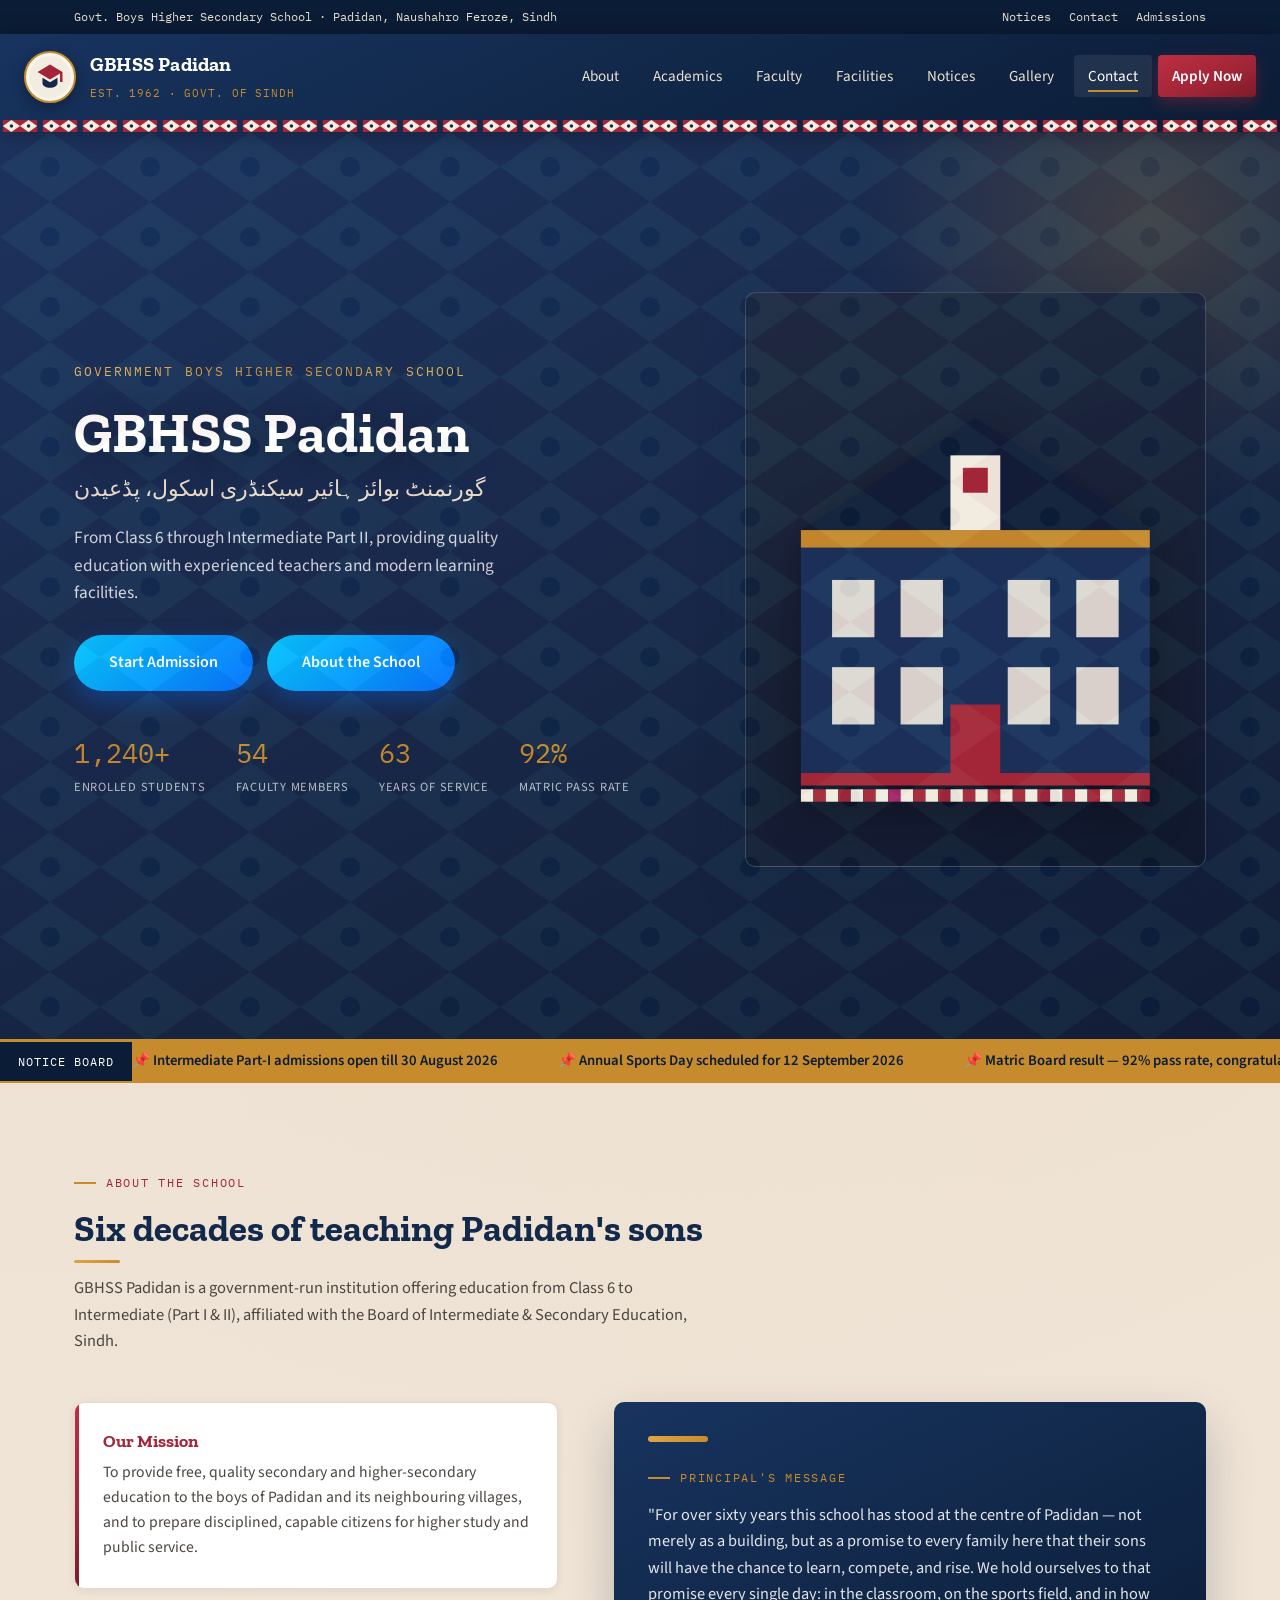
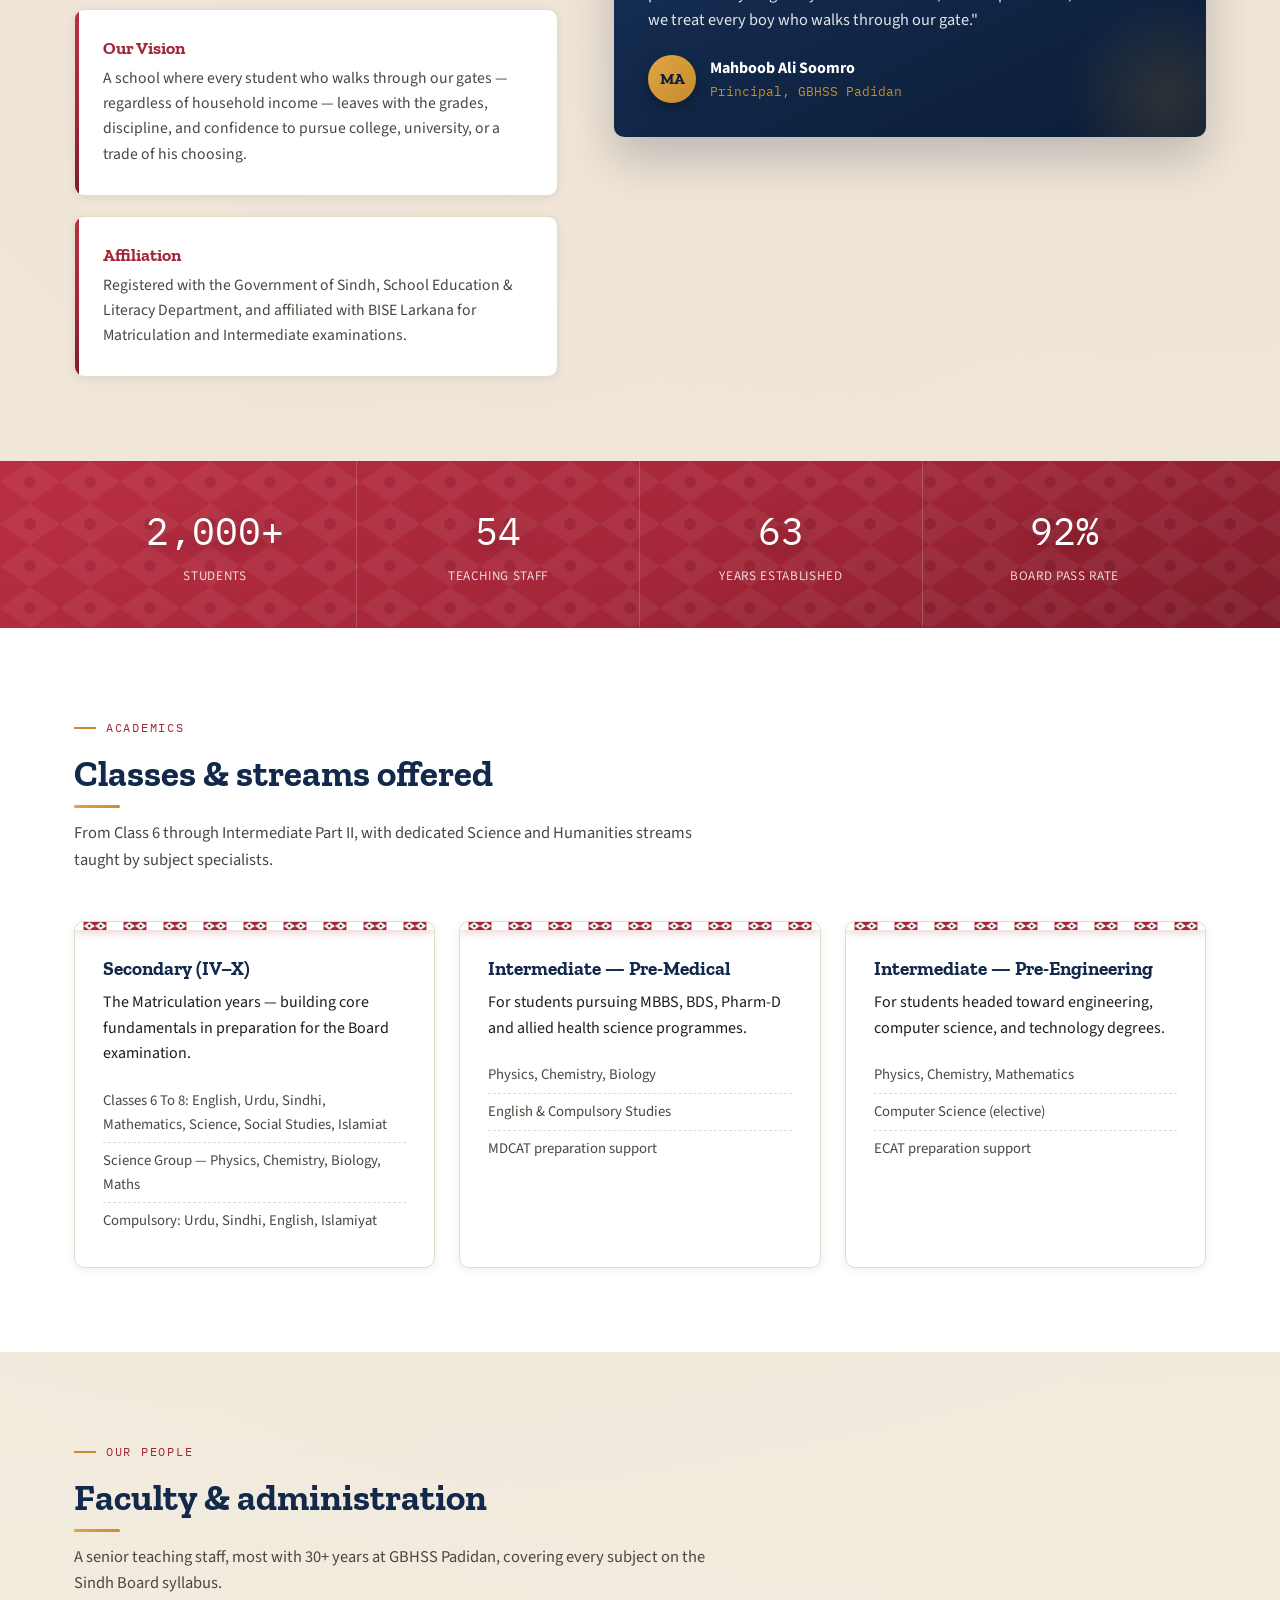
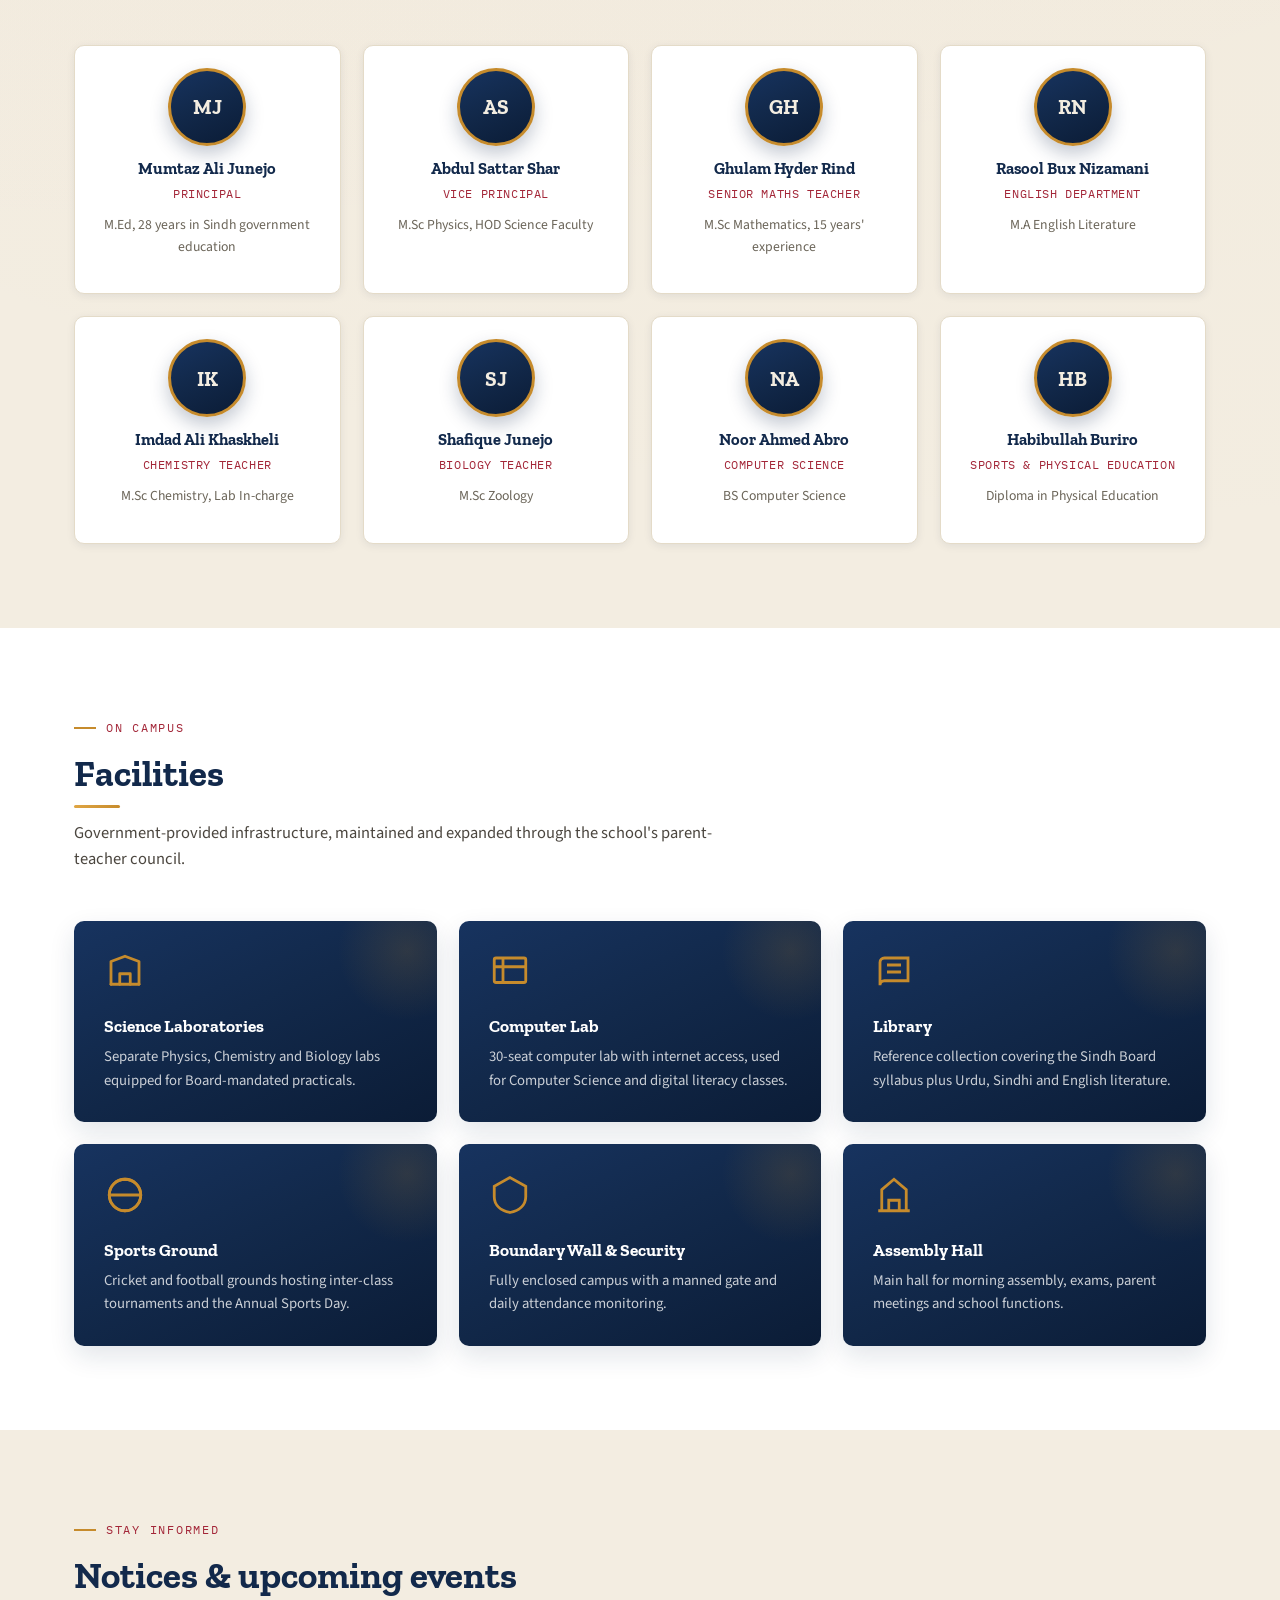
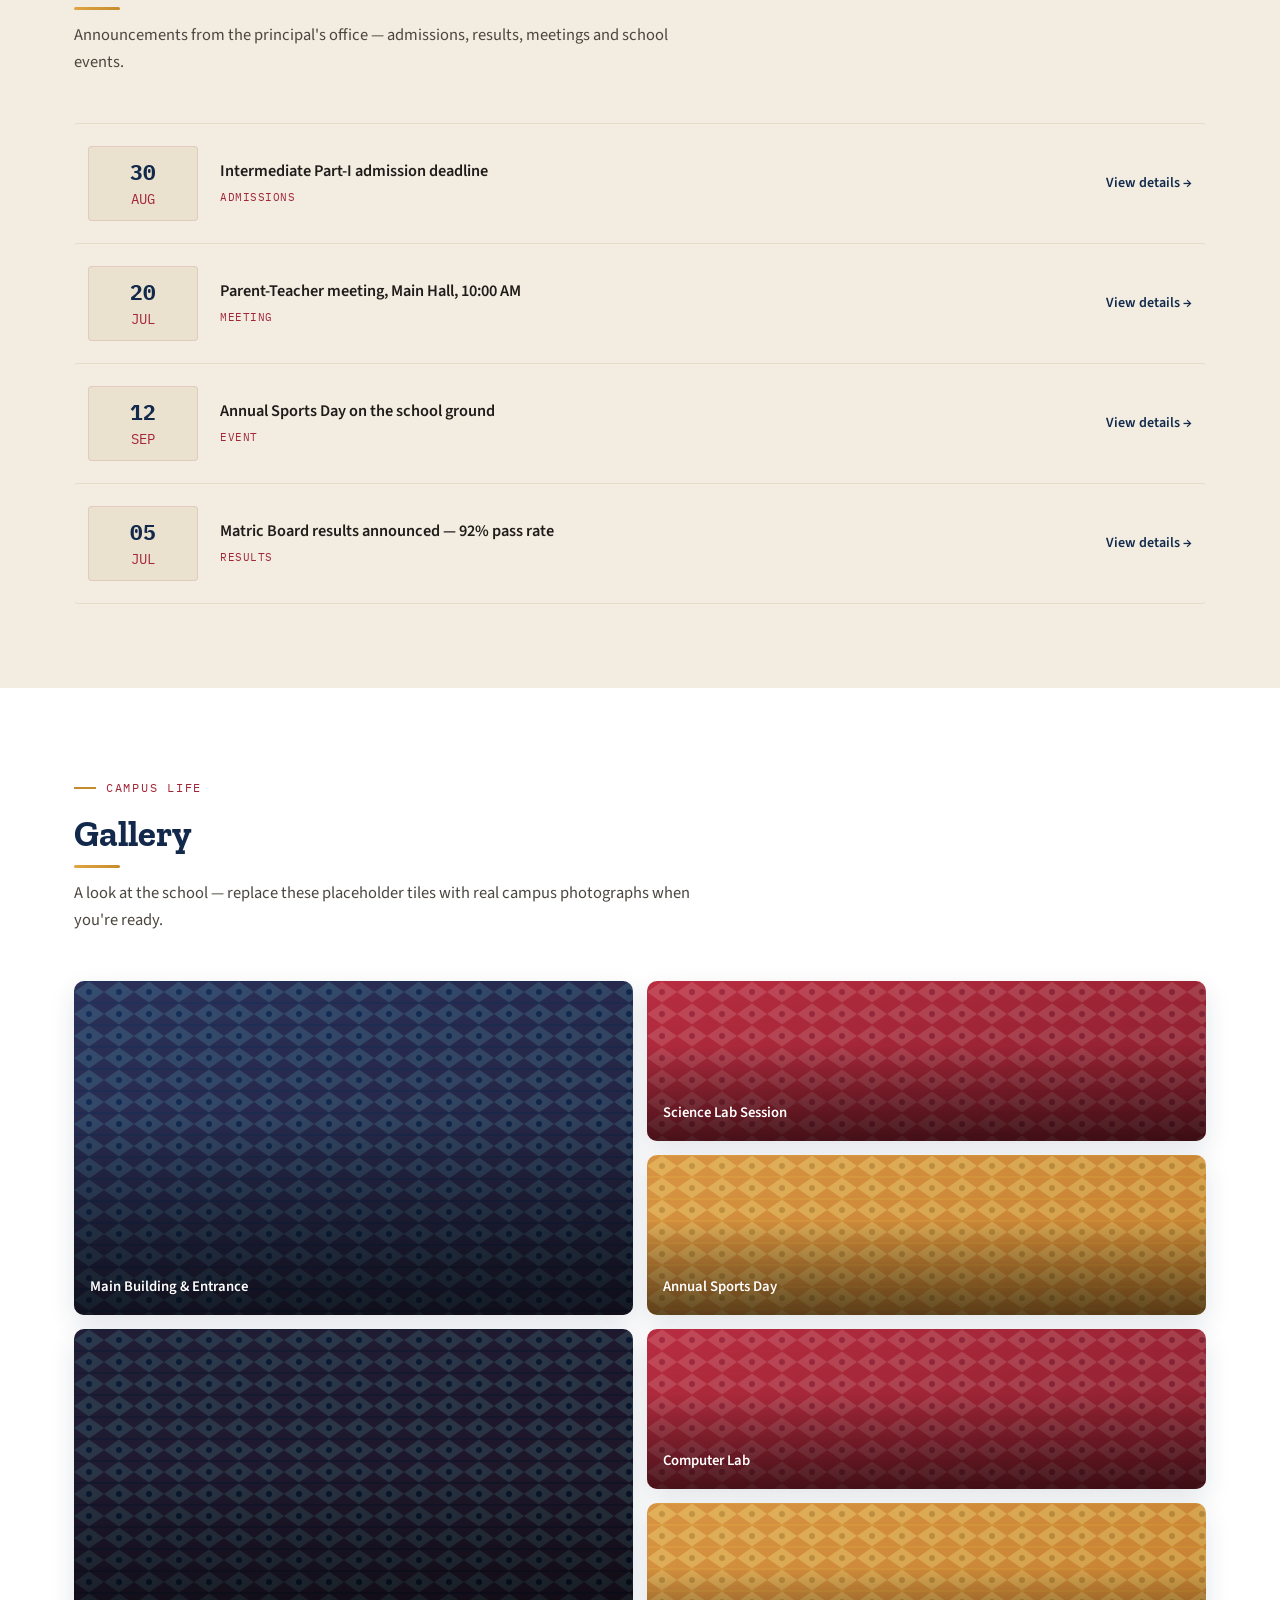
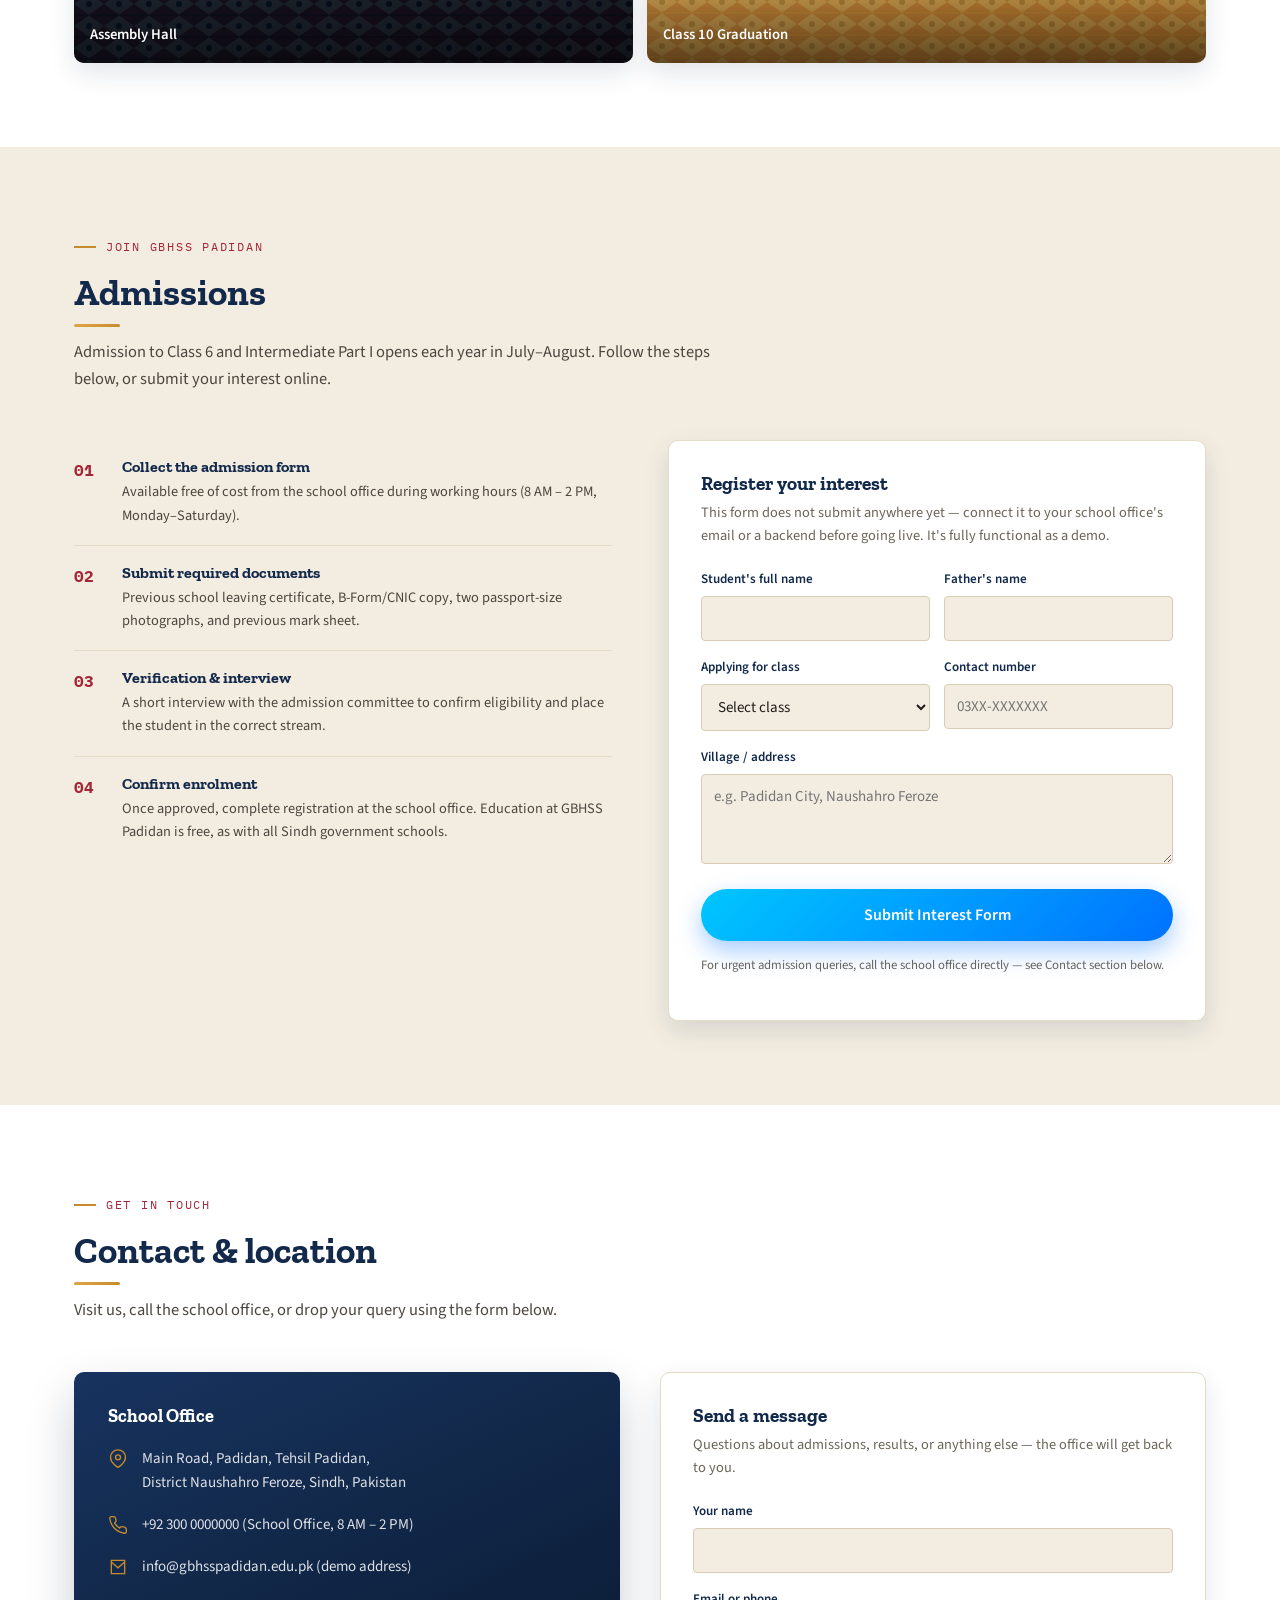
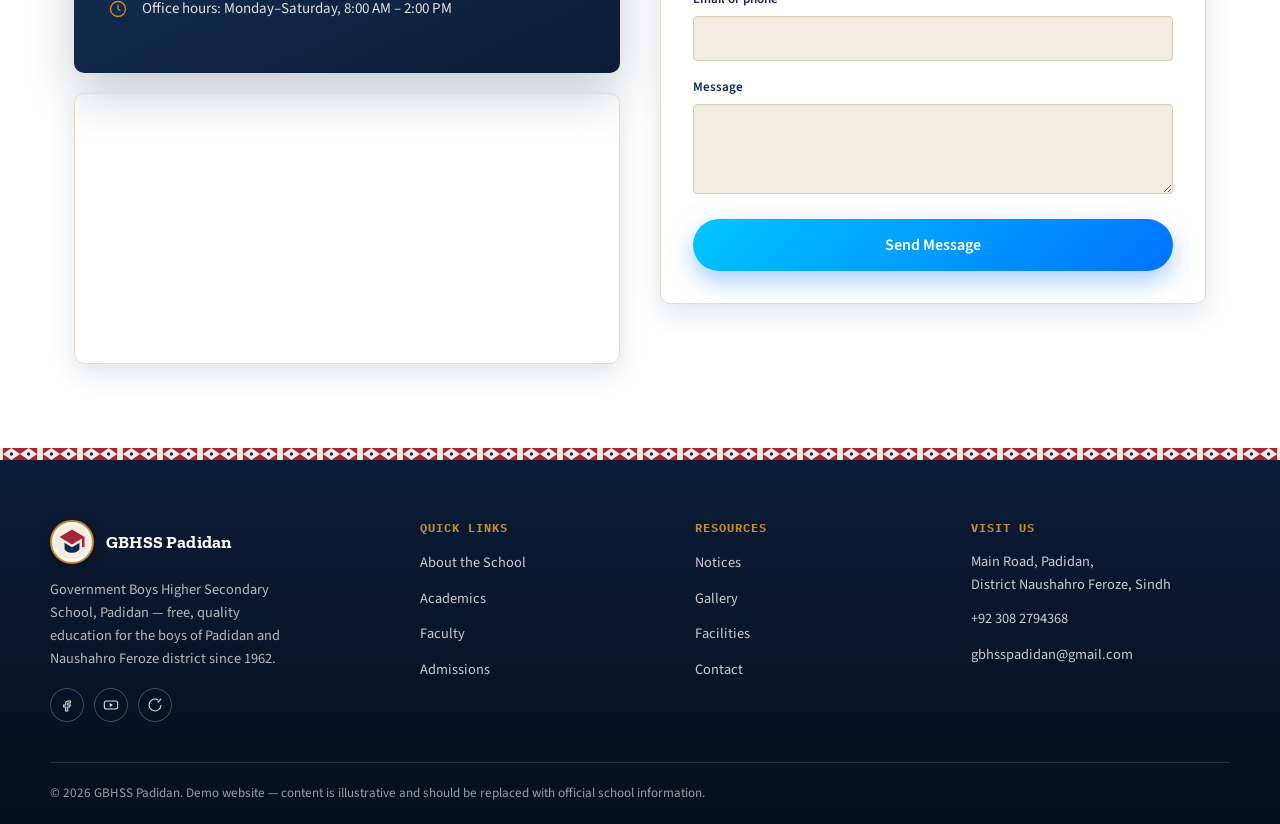
==== index.html @ 0c58445f "Add files via upload" ====
<!DOCTYPE html>
<html lang="en">
<head>
<meta charset="UTF-8">
<meta name="viewport" content="width=device-width, initial-scale=1.0">
<title>GBHSS Padidan — Government Boys Higher Secondary School</title>
<meta name="description" content="Official website of Government Boys Higher Secondary School (GBHSS) Padidan, District Naushahro Feroze, Sindh — admissions, academics, faculty and notices.">
<link rel="preconnect" href="https://fonts.googleapis.com">
<link href="https://fonts.googleapis.com/css2?family=Zilla+Slab:wght@400;500;600;700&family=Source+Sans+3:wght@400;500;600;700&family=IBM+Plex+Mono:wght@400;500;600&display=swap" rel="stylesheet">
<link rel="stylesheet" href="style.css">
</head>
<body>

<a class="skip-link" href="#main">Skip to content</a>

<!-- ============================= TOP BAR ============================= -->
<div class="topbar">
  <div class="container">
    <div class="topbar-msg">Govt. Boys Higher Secondary School · Padidan, Naushahro Feroze, Sindh</div>
    <div class="topbar-links">
      <a href="#notices">Notices</a>
      <a href="#contact">Contact</a>
      <a href="#admissions">Admissions</a>
    </div>
  </div>
</div>

<!-- ============================= HEADER =============================== -->
<header class="site-header">
  <div class="nav-row">
    <a class="brand" href="#top">
      <span class="brand-mark" aria-hidden="true">
        <svg viewBox="0 0 24 24" fill="none" xmlns="http://www.w3.org/2000/svg">
          <path d="M12 2L2 8l10 6 8-4.8V16h2V8L12 2z" fill="#A32638"/>
          <path d="M6 12.5V17c0 2 2.7 3.6 6 3.6s6-1.6 6-3.6v-4.5l-6 3.6-6-3.6z" fill="#12294B"/>
        </svg>
      </span>
      <span class="brand-text">
        <span class="brand-name">GBHSS Padidan</span><br>
        <span class="brand-sub">Est. 1962 · Govt. of Sindh</span>
      </span>
    </a>
    <button class="nav-toggle" id="navToggle" aria-label="Toggle navigation" aria-expanded="false" aria-controls="mainNav">
      <span></span>
    </button>
    <nav class="main-nav" id="mainNav">
      <ul>
        <li><a href="#about">About</a></li>
        <li><a href="#academics">Academics</a></li>
        <li><a href="#faculty">Faculty</a></li>
        <li><a href="#facilities">Facilities</a></li>
        <li><a href="#notices">Notices</a></li>
        <li><a href="#gallery">Gallery</a></li>
        <li><a href="#contact">Contact</a></li>
        <li><a class="nav-cta" href="#admissions">Apply Now</a></li>
      </ul>
    </nav>
  </div>
  <div class="ajrak-strip" aria-hidden="true"></div>
</header>

<main id="main">

<!-- ============================= HERO ================================= -->
<section class="hero" id="top">
  <div class="container hero-inner">
    <div class="hero-copy reveal">
      <div class="hero-eyebrow">Government Boys Higher Secondary School</div>
      <h1>GBHSS Padidan</h1>
      <div class="urdu-name">گورنمنٹ بوائز ہائیر سیکنڈری اسکول، پڈعیدن</div>
      <p class="lede"> From Class 6 through Intermediate Part II, providing quality education with experienced teachers and modern learning facilities.</p>
      <div class="hero-actions">
        <a class="btn btn-primary" href="#admissions">Start Admission</a>
        <a class="btn btn-ghost" href="#about">About the School</a>
      </div>
      <div class="hero-facts">
        <div class="hero-fact"><span class="num">1,240+</span><span class="label">Enrolled Students</span></div>
        <div class="hero-fact"><span class="num">54</span><span class="label">Faculty Members</span></div>
        <div class="hero-fact"><span class="num">63</span><span class="label">Years of Service</span></div>
        <div class="hero-fact"><span class="num">92%</span><span class="label">Matric Pass Rate</span></div>
      </div>
    </div>
    <div class="hero-visual reveal" aria-hidden="true">
      <svg viewBox="0 0 320 380" xmlns="http://www.w3.org/2000/svg">
        <rect x="20" y="150" width="280" height="200" fill="#16305A"/>
        <rect x="20" y="150" width="280" height="14" fill="#C68B2C"/>
        <polygon points="160,60 300,150 20,150" fill="#0B1C36"/>
        <rect x="140" y="90" width="40" height="60" fill="#F3EDE1"/>
        <rect x="150" y="100" width="20" height="20" fill="#A32638"/>
        <g fill="#F3EDE1" opacity="0.9">
          <rect x="45" y="190" width="34" height="46"/>
          <rect x="100" y="190" width="34" height="46"/>
          <rect x="186" y="190" width="34" height="46"/>
          <rect x="241" y="190" width="34" height="46"/>
          <rect x="45" y="260" width="34" height="46"/>
          <rect x="100" y="260" width="34" height="46"/>
          <rect x="186" y="260" width="34" height="46"/>
          <rect x="241" y="260" width="34" height="46"/>
        </g>
        <rect x="140" y="290" width="40" height="60" fill="#A32638"/>
        <rect x="20" y="345" width="280" height="10" fill="#A32638"/>
        <g transform="translate(20,358)">
          <rect width="10" height="10" fill="#F3EDE1"/><rect x="10" width="10" height="10" fill="#A32638"/>
          <rect x="20" width="10" height="10" fill="#F3EDE1"/><rect x="30" width="10" height="10" fill="#A32638"/>
          <rect x="40" width="10" height="10" fill="#F3EDE1"/><rect x="50" width="10" height="10" fill="#A32638"/>
          <rect x="60" width="10" height="10" fill="#F3EDE1"/><rect x="70" width="10" height="10" fill="#A32568"/>
          <rect x="80" width="10" height="10" fill="#F3EDE1"/><rect x="90" width="10" height="10" fill="#A32638"/>
          <rect x="100" width="10" height="10" fill="#F3EDE1"/><rect x="110" width="10" height="10" fill="#A32638"/>
          <rect x="120" width="10" height="10" fill="#F3EDE1"/><rect x="130" width="10" height="10" fill="#A32638"/>
          <rect x="140" width="10" height="10" fill="#F3EDE1"/><rect x="150" width="10" height="10" fill="#A32638"/>
          <rect x="160" width="10" height="10" fill="#F3EDE1"/><rect x="170" width="10" height="10" fill="#A32638"/>
          <rect x="180" width="10" height="10" fill="#F3EDE1"/><rect x="190" width="10" height="10" fill="#A32638"/>
          <rect x="200" width="10" height="10" fill="#F3EDE1"/><rect x="210" width="10" height="10" fill="#A32638"/>
          <rect x="220" width="10" height="10" fill="#F3EDE1"/><rect x="230" width="10" height="10" fill="#A32638"/>
          <rect x="240" width="10" height="10" fill="#F3EDE1"/><rect x="250" width="10" height="10" fill="#A32638"/>
          <rect x="260" width="10" height="10" fill="#F3EDE1"/><rect x="270" width="10" height="10" fill="#A32638"/>
        </g>
      </svg>
    </div>
  </div>
</section>

<!-- ============================= TICKER ================================ -->
<div class="ticker-bar" role="marquee" aria-label="Latest notices">
  <span class="ticker-label">Notice Board</span>
  <div class="ticker-track" id="tickerTrack">
    <span>📌 Intermediate Part-I admissions open till 30 August 2026</span>
    <span>📌 Annual Sports Day scheduled for 12 September 2026</span>
    <span>📌 Matric Board result — 92% pass rate, congratulations to Class of 2026</span>
    <span>📌 Parent-Teacher meeting on 20 July 2026, 10 AM, Main Hall</span>
    <span>📌 Intermediate Part-I admissions open till 30 August 2026</span>
    <span>📌 Annual Sports Day scheduled for 12 September 2026</span>
    <span>📌 Matric Board result — 92% pass rate, congratulations to Class of 2026</span>
    <span>📌 Parent-Teacher meeting on 20 July 2026, 10 AM, Main Hall</span>
  </div>
</div>

<!-- ============================= ABOUT ================================= -->
<section id="about">
  <div class="container">
    <div class="section-head reveal">
      <div class="eyebrow">About the school</div>
      <h2>Six decades of teaching Padidan's sons</h2>
      <p>GBHSS Padidan is a government-run institution offering education from Class 6 to Intermediate (Part I &amp; II), affiliated with the Board of Intermediate &amp; Secondary Education, Sindh.</p>
    </div>
    <div class="about-grid">
      <div class="reveal">
        <div class="about-card">
          <h3>Our Mission</h3>
          <p>To provide free, quality secondary and higher-secondary education to the boys of Padidan and its neighbouring villages, and to prepare disciplined, capable citizens for higher study and public service.</p>
        </div>
        <div class="about-card">
          <h3>Our Vision</h3>
          <p>A school where every student who walks through our gates — regardless of household income — leaves with the grades, discipline, and confidence to pursue college, university, or a trade of his choosing.</p>
        </div>
        <div class="about-card">
          <h3>Affiliation</h3>
          <p>Registered with the Government of Sindh, School Education &amp; Literacy Department, and affiliated with BISE Larkana for Matriculation and Intermediate examinations.</p>
        </div>
      </div>
      <div class="reveal">
        <div class="principal-note">
          <div class="eyebrow" style="color:#C68B2C">Principal's Message</div>
          <p>"For over sixty years this school has stood at the centre of Padidan — not merely as a building, but as a promise to every family here that their sons will have the chance to learn, compete, and rise. We hold ourselves to that promise every single day: in the classroom, on the sports field, and in how we treat every boy who walks through our gate."</p>
          <div class="principal-sig">
            <div class="avatar">MA</div>
            <div>
              <div class="name">Mahboob Ali Soomro</div>
              <div class="role">Principal, GBHSS Padidan</div>
            </div>
          </div>
        </div>
      </div>
    </div>
  </div>
</section>

<!-- ============================= STATS ================================= -->
<div class="stats-band reveal">
  <div class="container">
    <div class="stats-grid">
      <div class="stat-item"><span class="num">2,000+</span><span class="label">Students</span></div>
      <div class="stat-item"><span class="num">54</span><span class="label">Teaching Staff</span></div>
      <div class="stat-item"><span class="num">63</span><span class="label">Years Established</span></div>
      <div class="stat-item"><span class="num">92%</span><span class="label">Board Pass Rate</span></div>
    </div>
  </div>
</div>

<!-- ============================= ACADEMICS ============================= -->
<section id="academics" class="section-alt">
  <div class="container">
    <div class="section-head reveal">
      <div class="eyebrow">Academics</div>
      <h2>Classes &amp; streams offered</h2>
      <p>From Class 6 through Intermediate Part II, with dedicated Science and Humanities streams taught by subject specialists.</p>
    </div>
    <div class="stream-grid">
      <div class="stream-card reveal">
        <div class="stream-top"></div>
        <div class="stream-body">
          <h3>Secondary (IV–X)</h3>
          <p>The Matriculation years — building core fundamentals in preparation for the Board examination.</p>
          <ul>
            <li>Classes 6 To 8: English, Urdu, Sindhi, Mathematics, Science, Social Studies, Islamiat</li>
            <li>Science Group — Physics, Chemistry, Biology, Maths</li>
            <li>Compulsory: Urdu, Sindhi, English, Islamiyat</li>
          </ul>
        </div>
      </div>
      <div class="stream-card reveal">
        <div class="stream-top"></div>
        <div class="stream-body">
          <h3>Intermediate — Pre-Medical</h3>
          <p>For students pursuing MBBS, BDS, Pharm-D and allied health science programmes.</p>
          <ul>
            <li>Physics, Chemistry, Biology</li>
            <li>English &amp; Compulsory Studies</li>
            <li>MDCAT preparation support</li>
          </ul>
        </div>
      </div>
      <div class="stream-card reveal">
        <div class="stream-top"></div>
        <div class="stream-body">
          <h3>Intermediate — Pre-Engineering</h3>
          <p>For students headed toward engineering, computer science, and technology degrees.</p>
          <ul>
            <li>Physics, Chemistry, Mathematics</li>
            <li>Computer Science (elective)</li>
            <li>ECAT preparation support</li>
          </ul>
        </div>
      </div>
    </div>
  </div>
</section>

<!-- ============================= FACULTY ================================ -->
<section id="faculty">
  <div class="container">
    <div class="section-head reveal">
      <div class="eyebrow">Our people</div>
      <h2>Faculty &amp; administration</h2>
      <p>A senior teaching staff, most with 30+ years at GBHSS Padidan, covering every subject on the Sindh Board syllabus.</p>
    </div>
    <div class="faculty-grid">
      <div class="faculty-card reveal">
        <div class="faculty-photo">MJ</div>
        <h4>Mumtaz Ali Junejo</h4>
        <div class="role">Principal</div>
        <p class="bio">M.Ed, 28 years in Sindh government education</p>
      </div>
      <div class="faculty-card reveal">
        <div class="faculty-photo">AS</div>
        <h4>Abdul Sattar Shar</h4>
        <div class="role">Vice Principal</div>
        <p class="bio">M.Sc Physics, HOD Science Faculty</p>
      </div>
      <div class="faculty-card reveal">
        <div class="faculty-photo">GH</div>
        <h4>Ghulam Hyder Rind</h4>
        <div class="role">Senior Maths Teacher</div>
        <p class="bio">M.Sc Mathematics, 15 years' experience</p>
      </div>
      <div class="faculty-card reveal">
        <div class="faculty-photo">RN</div>
        <h4>Rasool Bux Nizamani</h4>
        <div class="role">English Department</div>
        <p class="bio">M.A English Literature</p>
      </div>
      <div class="faculty-card reveal">
        <div class="faculty-photo">IK</div>
        <h4>Imdad Ali Khaskheli</h4>
        <div class="role">Chemistry Teacher</div>
        <p class="bio">M.Sc Chemistry, Lab In-charge</p>
      </div>
      <div class="faculty-card reveal">
        <div class="faculty-photo">SJ</div>
        <h4>Shafique Junejo</h4>
        <div class="role">Biology Teacher</div>
        <p class="bio">M.Sc Zoology</p>
      </div>
      <div class="faculty-card reveal">
        <div class="faculty-photo">NA</div>
        <h4>Noor Ahmed Abro</h4>
        <div class="role">Computer Science</div>
        <p class="bio">BS Computer Science</p>
      </div>
      <div class="faculty-card reveal">
        <div class="faculty-photo">HB</div>
        <h4>Habibullah Buriro</h4>
        <div class="role">Sports &amp; Physical Education</div>
        <p class="bio">Diploma in Physical Education</p>
      </div>
    </div>
  </div>
</section>

<!-- ============================= FACILITIES ============================= -->
<section id="facilities" class="section-alt">
  <div class="container">
    <div class="section-head reveal">
      <div class="eyebrow">On campus</div>
      <h2>Facilities</h2>
      <p>Government-provided infrastructure, maintained and expanded through the school's parent-teacher council.</p>
    </div>
    <div class="facility-grid">
      <div class="facility-card reveal">
        <svg class="icon" viewBox="0 0 24 24" fill="none" stroke="currentColor" stroke-width="1.6"><path d="M4 19V6l8-3 8 3v13" stroke-linecap="round" stroke-linejoin="round"/><path d="M9 19v-6h6v6" stroke-linecap="round" stroke-linejoin="round"/><path d="M4 19h16" stroke-linecap="round"/></svg>
        <h3>Science Laboratories</h3>
        <p>Separate Physics, Chemistry and Biology labs equipped for Board-mandated practicals.</p>
      </div>
      <div class="facility-card reveal">
        <svg class="icon" viewBox="0 0 24 24" fill="none" stroke="currentColor" stroke-width="1.6"><rect x="3" y="4" width="18" height="14" rx="1"/><path d="M3 9h18M8 4v14" /></svg>
        <h3>Computer Lab</h3>
        <p>30-seat computer lab with internet access, used for Computer Science and digital literacy classes.</p>
      </div>
      <div class="facility-card reveal">
        <svg class="icon" viewBox="0 0 24 24" fill="none" stroke="currentColor" stroke-width="1.6"><path d="M4 19.5A2.5 2.5 0 0 1 6.5 17H20V4H6.5A2.5 2.5 0 0 0 4 6.5v13Z"/><path d="M8 8h8M8 12h8"/></svg>
        <h3>Library</h3>
        <p>Reference collection covering the Sindh Board syllabus plus Urdu, Sindhi and English literature.</p>
      </div>
      <div class="facility-card reveal">
        <svg class="icon" viewBox="0 0 24 24" fill="none" stroke="currentColor" stroke-width="1.6"><circle cx="12" cy="12" r="9"/><path d="M12 3a9 9 0 0 1 0 18 9 9 0 0 1 0-18Z"/><path d="M3 12h18"/></svg>
        <h3>Sports Ground</h3>
        <p>Cricket and football grounds hosting inter-class tournaments and the Annual Sports Day.</p>
      </div>
      <div class="facility-card reveal">
        <svg class="icon" viewBox="0 0 24 24" fill="none" stroke="currentColor" stroke-width="1.6"><path d="M12 2 3 7v6c0 5 4 8 9 9 5-1 9-4 9-9V7l-9-5Z"/></svg>
        <h3>Boundary Wall &amp; Security</h3>
        <p>Fully enclosed campus with a manned gate and daily attendance monitoring.</p>
      </div>
      <div class="facility-card reveal">
        <svg class="icon" viewBox="0 0 24 24" fill="none" stroke="currentColor" stroke-width="1.6"><path d="M3 21h18M5 21V9l7-6 7 6v12M9 21v-6h6v6"/></svg>
        <h3>Assembly Hall</h3>
        <p>Main hall for morning assembly, exams, parent meetings and school functions.</p>
      </div>
    </div>
  </div>
</section>

<!-- ============================= NOTICES ================================ -->
<section id="notices">
  <div class="container">
    <div class="section-head reveal">
      <div class="eyebrow">Stay informed</div>
      <h2>Notices &amp; upcoming events</h2>
      <p>Announcements from the principal's office — admissions, results, meetings and school events.</p>
    </div>
    <div class="notice-list reveal">
      <div class="notice-row">
        <div class="notice-date"><span class="day">30</span>AUG</div>
        <div>
          <div class="notice-title">Intermediate Part-I admission deadline</div>
          <span class="notice-tag">Admissions</span>
        </div>
        <a class="notice-link" href="#admissions">View details →</a>
      </div>
      <div class="notice-row">
        <div class="notice-date"><span class="day">20</span>JUL</div>
        <div>
          <div class="notice-title">Parent-Teacher meeting, Main Hall, 10:00 AM</div>
          <span class="notice-tag">Meeting</span>
        </div>
        <a class="notice-link" href="#contact">View details →</a>
      </div>
      <div class="notice-row">
        <div class="notice-date"><span class="day">12</span>SEP</div>
        <div>
          <div class="notice-title">Annual Sports Day on the school ground</div>
          <span class="notice-tag">Event</span>
        </div>
        <a class="notice-link" href="#contact">View details →</a>
      </div>
      <div class="notice-row">
        <div class="notice-date"><span class="day">05</span>JUL</div>
        <div>
          <div class="notice-title">Matric Board results announced — 92% pass rate</div>
          <span class="notice-tag">Results</span>
        </div>
        <a class="notice-link" href="#contact">View details →</a>
      </div>
    </div>
  </div>
</section>

<!-- ============================= GALLERY ================================ -->
<section id="gallery" class="section-alt">
  <div class="container">
    <div class="section-head reveal">
      <div class="eyebrow">Campus life</div>
      <h2>Gallery</h2>
      <p>A look at the school — replace these placeholder tiles with real campus photographs when you're ready.</p>
    </div>
    <div class="gallery-grid reveal">
      <div class="gtile g1"><span>Main Building &amp; Entrance</span></div>
      <div class="gtile g2"><span>Science Lab Session</span></div>
      <div class="gtile g3"><span>Annual Sports Day</span></div>
      <div class="gtile g4"><span>Assembly Hall</span></div>
      <div class="gtile g2"><span>Computer Lab</span></div>
      <div class="gtile g3"><span>Class 10 Graduation</span></div>
    </div>
  </div>
</section>

<!-- ============================= ADMISSIONS ============================= -->
<section id="admissions">
  <div class="container">
    <div class="section-head reveal">
      <div class="eyebrow">Join GBHSS Padidan</div>
      <h2>Admissions</h2>
      <p>Admission to Class 6 and Intermediate Part I opens each year in July–August. Follow the steps below, or submit your interest online.</p>
    </div>
    <div class="admission-wrap">
      <div class="reveal">
        <div class="steps">
          <div class="step">
            <div class="step-num">01</div>
            <div><h4>Collect the admission form</h4><p>Available free of cost from the school office during working hours (8 AM – 2 PM, Monday–Saturday).</p></div>
          </div>
          <div class="step">
            <div class="step-num">02</div>
            <div><h4>Submit required documents</h4><p>Previous school leaving certificate, B-Form/CNIC copy, two passport-size photographs, and previous mark sheet.</p></div>
          </div>
          <div class="step">
            <div class="step-num">03</div>
            <div><h4>Verification &amp; interview</h4><p>A short interview with the admission committee to confirm eligibility and place the student in the correct stream.</p></div>
          </div>
          <div class="step">
            <div class="step-num">04</div>
            <div><h4>Confirm enrolment</h4><p>Once approved, complete registration at the school office. Education at GBHSS Padidan is free, as with all Sindh government schools.</p></div>
          </div>
        </div>
      </div>
      <div class="reveal">
        <div class="form-card">
          <h3>Register your interest</h3>
          <p>This form does not submit anywhere yet — connect it to your school office's email or a backend before going live. It's fully functional as a demo.</p>
          <form id="admissionForm" novalidate>
            <div class="field-row">
              <div class="field">
                <label for="studentName">Student's full name</label>
                <input type="text" id="studentName" name="studentName" required>
              </div>
              <div class="field">
                <label for="fatherName">Father's name</label>
                <input type="text" id="fatherName" name="fatherName" required>
              </div>
            </div>
            <div class="field-row">
              <div class="field">
                <label for="classFor">Applying for class</label>
                <select id="classFor" name="classFor" required>
                  <option value="">Select class</option>
                  <option>Class 6</option>
                  <option>Class 7</option>
                  <option>Class 8</option>
                  <option>Class 9</option>
                  <option>Class 10</option>
                  <option>Intermediate Part I — Pre-Medical</option>
                  <option>Intermediate Part I — Pre-Engineering</option>
                </select>
              </div>
              <div class="field">
                <label for="phone">Contact number</label>
                <input type="tel" id="phone" name="phone" placeholder="03XX-XXXXXXX" required>
              </div>
            </div>
            <div class="field">
              <label for="address">Village / address</label>
              <textarea id="address" name="address" placeholder="e.g. Padidan City, Naushahro Feroze"></textarea>
            </div>
            <button type="submit" class="btn btn-primary" style="width:100%; justify-content:center;">Submit Interest Form</button>
            <div class="form-success" id="formSuccess">✓ Thank you — your interest form has been recorded for this demo. The school office will contact you.</div>
            <p class="form-note">For urgent admission queries, call the school office directly — see Contact section below.</p>
          </form>
        </div>
      </div>
    </div>
  </div>
</section>

<!-- ============================= CONTACT ================================ -->
<section id="contact" class="section-alt">
  <div class="container">
    <div class="section-head reveal">
      <div class="eyebrow">Get in touch</div>
      <h2>Contact &amp; location</h2>
      <p>Visit us, call the school office, or drop your query using the form below.</p>
    </div>
    <div class="contact-grid">
      <div class="reveal">
        <div class="contact-info-card">
          <h3>School Office</h3>
          <div class="contact-line">
            <svg class="ic" viewBox="0 0 24 24" fill="none" stroke="currentColor" stroke-width="1.6"><path d="M21 10c0 7-9 12-9 12S3 17 3 10a9 9 0 0 1 18 0Z"/><circle cx="12" cy="10" r="3"/></svg>
            <div class="txt">Main Road, Padidan, Tehsil Padidan,<br>District Naushahro Feroze, Sindh, Pakistan</div>
          </div>
          <div class="contact-line">
            <svg class="ic" viewBox="0 0 24 24" fill="none" stroke="currentColor" stroke-width="1.6"><path d="M22 16.9v3a2 2 0 0 1-2.2 2 19.8 19.8 0 0 1-8.6-3.1 19.5 19.5 0 0 1-6-6A19.8 19.8 0 0 1 2.1 4.2 2 2 0 0 1 4 2h3a2 2 0 0 1 2 1.7c.1.9.3 1.8.6 2.7a2 2 0 0 1-.5 2.1L7.9 9.7a16 16 0 0 0 6 6l1.2-1.2a2 2 0 0 1 2.1-.5c.9.3 1.8.5 2.7.6a2 2 0 0 1 1.7 2Z"/></svg>
            <div class="txt">+92 300 0000000 (School Office, 8 AM – 2 PM)</div>
          </div>
          <div class="contact-line">
            <svg class="ic" viewBox="0 0 24 24" fill="none" stroke="currentColor" stroke-width="1.6"><path d="M4 4h16v16H4z"/><path d="m4 6 8 7 8-7"/></svg>
            <div class="txt">info@gbhsspadidan.edu.pk (demo address)</div>
          </div>
          <div class="contact-line">
            <svg class="ic" viewBox="0 0 24 24" fill="none" stroke="currentColor" stroke-width="1.6"><circle cx="12" cy="12" r="9"/><path d="M12 7v5l3 2"/></svg>
            <div class="txt">Office hours: Monday–Saturday, 8:00 AM – 2:00 PM</div>
          </div>
        </div>
        <div class="map-box reveal" style="margin-top:20px;">
          <iframe title="Map location of Padidan, Sindh" loading="lazy" src="https://www.google.com/maps?q=Padidan,+Sindh,+Pakistan&output=embed"></iframe>
        </div>
      </div>
      <div class="reveal">
        <div class="form-card">
          <h3>Send a message</h3>
          <p>Questions about admissions, results, or anything else — the office will get back to you.</p>
          <form id="contactForm" novalidate>
            <div class="field">
              <label for="cName">Your name</label>
              <input type="text" id="cName" name="cName" required>
            </div>
            <div class="field">
              <label for="cEmail">Email or phone</label>
              <input type="text" id="cEmail" name="cEmail" required>
            </div>
            <div class="field">
              <label for="cMessage">Message</label>
              <textarea id="cMessage" name="cMessage" required></textarea>
            </div>
            <button type="submit" class="btn btn-primary" style="width:100%; justify-content:center;">Send Message</button>
            <div class="form-success" id="contactSuccess">✓ Message recorded for this demo — thank you for reaching out.</div>
          </form>
        </div>
      </div>
    </div>
  </div>
</section>

</main>

<!-- ============================= FOOTER ================================= -->
<div class="ajrak-strip" aria-hidden="true"></div>
<footer>
  <div class="container footer-grid">
    <div>
      <div class="footer-brand">
        <span class="brand-mark" aria-hidden="true">
          <svg viewBox="0 0 24 24" fill="none" xmlns="http://www.w3.org/2000/svg">
            <path d="M12 2L2 8l10 6 8-4.8V16h2V8L12 2z" fill="#A32638"/>
            <path d="M6 12.5V17c0 2 2.7 3.6 6 3.6s6-1.6 6-3.6v-4.5l-6 3.6-6-3.6z" fill="#12294B"/>
          </svg>
        </span>
        <span class="brand-text" style="color:#fff;">
          <span class="brand-name" style="font-size:1.1rem;">GBHSS Padidan</span>
        </span>
      </div>
      <p class="footer-desc">Government Boys Higher Secondary School, Padidan — free, quality education for the boys of Padidan and Naushahro Feroze district since 1962.</p>
      <div class="social-row" style="margin-top:18px;">
        <a href="https://www.facebook.com" aria-label="Facebook"><svg viewBox="0 0 24 24" fill="none" stroke="currentColor" stroke-width="1.6"><path d="M14 9h3V6h-3a4 4 0 0 0-4 4v2H7v3h3v6h3v-6h3l1-3h-4v-2a1 1 0 0 1 1-1Z"/></svg></a>
        <a href="#" aria-label="YouTube"><svg viewBox="0 0 24 24" fill="none" stroke="currentColor" stroke-width="1.6"><rect x="2" y="6" width="20" height="12" rx="3"/><path d="m10 9 5 3-5 3V9Z" fill="currentColor" stroke="none"/></svg></a>
        <a href="#" aria-label="WhatsApp"><svg viewBox="0 0 24 24" fill="none" stroke="currentColor" stroke-width="1.6"><path d="M21 12a9 9 0 1 1-4.1-7.6"/><path d="M21 3l-5 5"/></svg></a>
      </div>
    </div>
    <div class="footer-col">
      <h4>Quick Links</h4>
      <ul>
        <li><a href="#about">About the School</a></li>
        <li><a href="#academics">Academics</a></li>
        <li><a href="#faculty">Faculty</a></li>
        <li><a href="#admissions">Admissions</a></li>
      </ul>
    </div>
    <div class="footer-col">
      <h4>Resources</h4>
      <ul>
        <li><a href="#notices">Notices</a></li>
        <li><a href="#gallery">Gallery</a></li>
        <li><a href="#facilities">Facilities</a></li>
        <li><a href="#contact">Contact</a></li>
      </ul>
    </div>
    <div class="footer-col">
      <h4>Visit Us</h4>
      <ul>
        <li style="color:rgba(255,255,255,0.78); font-size:0.9rem;">Main Road, Padidan,<br>District Naushahro Feroze, Sindh</li>
        <li><a href="tel:+923000000000">+92 308 2794368</a></li>
        <li> <a href="https://gmail.com"> gbhsspadidan@gmail.com</a></li>
      </ul>
    </div>
  </div>
  <div class="container footer-bottom">
    <div>© <span id="year"></span> GBHSS Padidan. Demo website — content is illustrative and should be replaced with official school information.</div>
  </div>
</footer>

<button class="to-top" id="toTop" aria-label="Back to top">
  <svg viewBox="0 0 24 24" width="20" height="20" fill="none" stroke="currentColor" stroke-width="2"><path d="M12 19V5M5 12l7-7 7 7"/></svg>
</button>

<script src="script.js"></script>
</body>
</html>
---- style.css ----
/* ==========================================================================
   GBHSS Padidan — Stylesheet
   Design tokens
   -------------------------------------------------------------------------
   Colour   : Indigo #12294B (night/ajrak indigo) · Maroon #A32638 (ajrak red)
              Sandstone #F3EDE1 (ground) · Ochre #C68B2C (achievement gold)
              Ink #201C1A (text) · White #FFFFFF
   Type     : Display  — 'Zilla Slab'      (institutional, textbook weight)
              Body     — 'Source Sans 3'   (clear, workaday)
              Utility  — 'IBM Plex Mono'   (stats, dates, labels)
   Signature: the ajrak diamond-strip — Sindh's traditional block-print
              motif, used as a structural divider throughout, never as
              background decoration only.
   ========================================================================== */

:root{
  --indigo: #12294B;
  --indigo-deep: #0B1C36;
  --maroon: #A32638;
  --maroon-deep: #7E1B29;
  --sandstone: #F3EDE1;
  --sandstone-warm: #EAE1CF;
  --ochre: #C68B2C;
  --ink: #201C1A;
  --white: #FFFFFF;

  --font-display: "Zilla Slab", Georgia, serif;
  --font-body: "Source Sans 3", "Segoe UI", sans-serif;
  --font-mono: "IBM Plex Mono", "Courier New", monospace;

  --radius: 4px;
  --radius-lg: 10px;
  --container: 1180px;
  --ajrak-tile: url("data:image/svg+xml,%3Csvg xmlns='http://www.w3.org/2000/svg' width='40' height='14' viewBox='0 0 40 14'%3E%3Crect width='40' height='14' fill='%23A32638'/%3E%3Cpath d='M0 7 L10 0 L20 7 L10 14 Z' fill='%23F3EDE1'/%3E%3Cpath d='M20 7 L30 0 L40 7 L30 14 Z' fill='%23F3EDE1'/%3E%3Ccircle cx='10' cy='7' r='2' fill='%2312294B'/%3E%3Ccircle cx='30' cy='7' r='2' fill='%2312294B'/%3E%3C/svg%3E");

  /* gradients + shadows for depth */
  --grad-indigo: linear-gradient(155deg, #17335F 0%, var(--indigo) 45%, var(--indigo-deep) 100%);
  --grad-maroon: linear-gradient(155deg, #BC2E42 0%, var(--maroon) 55%, var(--maroon-deep) 100%);
  --grad-ochre: linear-gradient(135deg, #E0A644 0%, var(--ochre) 100%);
  --grad-gold-text: linear-gradient(100deg, #E7B65C, var(--ochre) 55%, #E7B65C);
  --shadow-sm: 0 2px 8px rgba(18,41,75,0.08);
  --shadow-md: 0 10px 26px rgba(18,41,75,0.12);
  --shadow-lg: 0 22px 48px rgba(11,28,54,0.22);
  --shadow-glow: 0 0 0 1px rgba(198,139,44,0.25), 0 14px 34px rgba(163,38,56,0.18);
}

*, *::before, *::after{ box-sizing: border-box; }
html{ scroll-behavior: smooth; }
body{
  margin: 0;
  font-family: var(--font-body);
  color: var(--ink);
  background:
    radial-gradient(circle at 12% 0%, rgba(163,38,56,0.05), transparent 40%),
    radial-gradient(circle at 88% 8%, rgba(198,139,44,0.06), transparent 38%),
    var(--sandstone);
  line-height: 1.6;
  -webkit-font-smoothing: antialiased;
}
img{ max-width: 100%; display: block; }
a{ color: inherit; text-decoration: none; }
ul{ margin: 0; padding: 0; list-style: none; }
h1,h2,h3,h4{ font-family: var(--font-display); margin: 0; line-height: 1.15; font-weight: 700; }
p{ margin: 0 0 1em; }
button{ font-family: inherit; cursor: pointer; }

.container{
  max-width: var(--container);
  margin: 0 auto;
  padding: 0 24px;
}

/* Visible keyboard focus everywhere */
a:focus-visible, button:focus-visible, input:focus-visible, textarea:focus-visible, select:focus-visible{
  outline: 3px solid var(--ochre);
  outline-offset: 2px;
}

/* Reduced motion */
@media (prefers-reduced-motion: reduce){
  *{ animation-duration: 0.001ms !important; animation-iteration-count: 1 !important; transition-duration: 0.001ms !important; scroll-behavior: auto !important; }
}

/* ---- signature motif: the ajrak strip -------------------------------- */
.ajrak-strip{
  height: 12px;
  width: 100%;
  background-image: var(--ajrak-tile);
  background-repeat: repeat-x;
  background-size: 40px 12px;
}

/* ---- eyebrow / small labels -------------------------------------------*/
.eyebrow{
  font-family: var(--font-mono);
  font-size: 0.78rem;
  letter-spacing: 0.14em;
  text-transform: uppercase;
  color: var(--maroon);
  display: inline-flex;
  align-items: center;
  gap: 10px;
  margin-bottom: 14px;
}
.eyebrow::before{
  content: "";
  width: 22px;
  height: 2px;
  background: var(--ochre);
  display: inline-block;
}

/* ==========================================================================
   Skip link
   ========================================================================== */
.skip-link{
  position: absolute;
  left: -999px;
  top: 0;
  background: var(--ink);
  color: var(--white);
  padding: 12px 18px;
  z-index: 999;
}
.skip-link:focus{ left: 12px; top: 12px; }

/* ==========================================================================
   Top utility bar
   ========================================================================== */
.topbar{
  background: var(--indigo-deep);
  color: var(--sandstone-warm);
  font-family: var(--font-mono);
  font-size: 0.78rem;
}
.topbar .container{
  display: flex;
  justify-content: space-between;
  align-items: center;
  padding-top: 7px;
  padding-bottom: 7px;
  gap: 16px;
  flex-wrap: wrap;
}
.topbar-links{ display: flex; gap: 18px; }
.topbar-links a:hover{ color: var(--ochre); }

/* ==========================================================================
   Header / Navigation
   ========================================================================== */
header.site-header{
  background: var(--grad-indigo);
  position: sticky;
  top: 0;
  z-index: 100;
  box-shadow: 0 2px 22px rgba(0,0,0,0.28);
}
.nav-row{
  display: flex;
  align-items: center;
  justify-content: space-between;
  padding: 14px 24px;
  gap: 20px;
}
.brand{
  display: flex;
  align-items: center;
  gap: 14px;
  color: var(--white);
}
.brand-mark{
  width: 52px;
  height: 52px;
  border-radius: 50%;
  background: var(--sandstone);
  display: flex;
  align-items: center;
  justify-content: center;
  flex-shrink: 0;
  border: 2px solid var(--ochre);
  box-shadow: 0 4px 14px rgba(0,0,0,0.3), inset 0 0 0 3px rgba(255,255,255,0.5);
  transition: transform 0.25s ease;
}
.brand:hover .brand-mark{ transform: rotate(-8deg) scale(1.05); }
.brand-mark svg{ width: 30px; height: 30px; }
.brand-text .brand-name{
  font-family: var(--font-display);
  font-size: 1.25rem;
  font-weight: 700;
  letter-spacing: 0.01em;
}
.brand-text .brand-sub{
  font-family: var(--font-mono);
  font-size: 0.68rem;
  letter-spacing: 0.08em;
  text-transform: uppercase;
  color: var(--ochre);
}

nav.main-nav ul{
  display: flex;
  gap: 6px;
  align-items: center;
}
nav.main-nav a{
  position: relative;
  color: var(--sandstone-warm);
  font-size: 0.95rem;
  padding: 10px 14px;
  border-radius: var(--radius);
  transition: background 0.15s, color 0.15s;
}
nav.main-nav a:not(.nav-cta)::after{
  content: "";
  position: absolute;
  left: 14px; right: 14px; bottom: 5px;
  height: 2px;
  background: var(--ochre);
  transform: scaleX(0);
  transform-origin: left;
  transition: transform 0.2s ease;
}
nav.main-nav a:hover, nav.main-nav a.active{
  background: rgba(255,255,255,0.08);
  color: var(--white);
}
nav.main-nav a:hover::after, nav.main-nav a.active::after{ transform: scaleX(1); }
.nav-cta{
  background: var(--grad-maroon);
  color: var(--white) !important;
  font-weight: 600;
  box-shadow: 0 6px 16px rgba(163,38,56,0.4);
  transition: transform 0.15s, box-shadow 0.15s;
}
.nav-cta:hover{ transform: translateY(-2px); box-shadow: 0 10px 22px rgba(163,38,56,0.5); background: var(--grad-maroon) !important; }

.nav-toggle{
  display: none;
  background: transparent;
  border: none;
  padding: 8px;
}
.nav-toggle span, .nav-toggle span::before, .nav-toggle span::after{
  content: "";
  display: block;
  width: 26px;
  height: 2px;
  background: var(--white);
  position: relative;
  transition: transform 0.2s;
}
.nav-toggle span::before{ position: absolute; top: -8px; }
.nav-toggle span::after{ position: absolute; top: 8px; }

/* ==========================================================================
   Hero
   ========================================================================== */
.hero{
  position: relative;
  background: var(--grad-indigo);
  color: var(--white);
  overflow: hidden;
}
.hero::before{
  content: "";
  position: absolute;
  width: 620px; height: 620px;
  right: -180px; top: -220px;
  background: radial-gradient(circle, rgba(198,139,44,0.22), transparent 65%);
  pointer-events: none;
}
.hero::after{
  content: "";
  position: absolute;
  inset: 0;
  background-image: var(--ajrak-tile);
  background-size: 200px 70px;
  opacity: 0.05;
  pointer-events: none;
}
.hero-inner{
  position: relative;
  display: grid;
  grid-template-columns: 1.15fr 0.85fr;
  gap: 48px;
  align-items: center;
  padding: 76px 24px 88px;
}
.hero-eyebrow{
  font-family: var(--font-mono);
  font-size: 0.8rem;
  letter-spacing: 0.16em;
  text-transform: uppercase;
  background: var(--grad-gold-text);
  -webkit-background-clip: text;
  background-clip: text;
  color: transparent;
  margin-bottom: 18px;
  display: inline-block;
}
.hero h1{
  font-size: clamp(2.3rem, 4.4vw, 3.6rem);
  color: var(--white);
  margin-bottom: 6px;
  text-shadow: 0 6px 30px rgba(0,0,0,0.35);
}
.hero .urdu-name{
  font-size: 1.35rem;
  font-weight: 400;
  color: var(--sandstone-warm);
  margin-bottom: 18px;
  font-family: "Noto Nastaliq Urdu", var(--font-display);
}
.hero p.lede{
  font-size: 1.08rem;
  color: rgba(255,255,255,0.82);
  max-width: 52ch;
  margin-bottom: 28px;
}
.hero-actions{ display: flex; gap: 14px; flex-wrap: wrap; margin-bottom: 40px;}
.btn{
  display: inline-flex;
  align-items: center;
  gap: 8px;
  padding: 13px 24px;
  border-radius: var(--radius);
  font-weight: 600;
  font-size: 0.95rem;
  border: 2px solid transparent;
  transition: transform 0.18s ease, box-shadow 0.18s ease, border-color 0.15s, background 0.15s;
}
.btn:hover{ transform: translateY(-3px); }
.btn:active{ transform: translateY(-1px); }
.btn-primary{ background: var(--grad-maroon); color: var(--white); box-shadow: var(--shadow-glow); }
.btn-primary:hover{ box-shadow: 0 18px 36px rgba(163,38,56,0.32), 0 0 0 1px rgba(198,139,44,0.35); }
.btn-ghost{ border-color: rgba(255,255,255,0.5); color: var(--white); backdrop-filter: blur(2px); }
.btn-ghost:hover{ border-color: var(--ochre); background: rgba(255,255,255,0.08); box-shadow: 0 10px 24px rgba(0,0,0,0.25); }
.btn-dark{ background: var(--grad-indigo); color: var(--white); box-shadow: var(--shadow-md); }
.btn-dark:hover{ box-shadow: var(--shadow-lg); }

.hero-facts{ display: flex; gap: 30px; flex-wrap: wrap; }
.hero-fact .num{
  font-family: var(--font-mono);
  font-size: 1.7rem;
  color: var(--ochre);
  display: block;
}
.hero-fact .label{
  font-size: 0.78rem;
  color: rgba(255,255,255,0.7);
  text-transform: uppercase;
  letter-spacing: 0.06em;
}

/* Hero visual: layered "school building" glyph made of pure CSS/SVG */
.hero-visual{
  position: relative;
  aspect-ratio: 4/5;
  background: linear-gradient(160deg, rgba(255,255,255,0.06), rgba(0,0,0,0.15)), var(--indigo-deep);
  border: 1px solid rgba(255,255,255,0.18);
  border-radius: var(--radius-lg);
  display: flex;
  align-items: center;
  justify-content: center;
  padding: 30px;
  box-shadow: var(--shadow-lg);
}
.hero-visual svg{ width: 100%; height: 100%; filter: drop-shadow(0 12px 20px rgba(0,0,0,0.35)); }

/* ==========================================================================
   Notice ticker
   ========================================================================== */
.ticker-bar{
  background: var(--ochre);
  color: var(--indigo-deep);
  overflow: hidden;
  white-space: nowrap;
  display: flex;
  align-items: center;
}
.ticker-label{
  background: var(--indigo-deep);
  color: var(--white);
  font-family: var(--font-mono);
  font-size: 0.75rem;
  letter-spacing: 0.08em;
  text-transform: uppercase;
  padding: 10px 18px;
  flex-shrink: 0;
  z-index: 2;
}
.ticker-track{
  display: flex;
  gap: 60px;
  padding: 10px 0;
  animation: ticker 26s linear infinite;
  font-weight: 600;
  font-size: 0.92rem;
}
.ticker-track span{ flex-shrink: 0; }
@keyframes ticker{
  from{ transform: translateX(0); }
  to{ transform: translateX(-50%); }
}

/* ==========================================================================
   Section shells
   ========================================================================== */
section{ padding: 84px 0; }
.section-head{
  max-width: 640px;
  margin-bottom: 48px;
}
.section-head h2{
  font-size: clamp(1.7rem, 3vw, 2.3rem);
  color: var(--indigo);
  position: relative;
  padding-bottom: 14px;
}
.section-head h2::after{
  content: "";
  position: absolute;
  left: 0; bottom: 0;
  width: 46px; height: 3px;
  background: var(--grad-ochre);
  border-radius: 2px;
}
.section-head p{ color: #4b463f; margin-top: 12px; font-size: 1.03rem; }
.section-alt{ background: var(--white); }

/* ==========================================================================
   About
   ========================================================================== */
.about-grid{
  display: grid;
  grid-template-columns: 0.9fr 1.1fr;
  gap: 56px;
  align-items: start;
}
.about-card{
  background: var(--white);
  border: 1px solid #e4dbc8;
  border-radius: var(--radius-lg);
  padding: 28px;
  box-shadow: var(--shadow-sm);
  position: relative;
  overflow: hidden;
  transition: box-shadow 0.2s ease, transform 0.2s ease;
}
.about-card::before{
  content: "";
  position: absolute;
  left: 0; top: 0; bottom: 0;
  width: 4px;
  background: var(--grad-maroon);
}
.about-card:hover{ box-shadow: var(--shadow-md); transform: translateY(-3px); }
.about-card + .about-card{ margin-top: 20px; }
.about-card h3{ font-size: 1.1rem; color: var(--maroon); margin-bottom: 8px; }
.about-card p{ margin: 0; color: #4b463f; font-size: 0.98rem; }

.principal-note{
  background: var(--grad-indigo);
  color: var(--white);
  border-radius: var(--radius-lg);
  padding: 34px;
  position: relative;
  box-shadow: var(--shadow-lg);
  overflow: hidden;
}
.principal-note::after{
  content: "";
  position: absolute;
  right: -60px; bottom: -60px;
  width: 200px; height: 200px;
  border-radius: 50%;
  background: radial-gradient(circle, rgba(198,139,44,0.18), transparent 70%);
}
.principal-note::before{
  content: "";
  display: block;
  height: 6px;
  width: 60px;
  background: var(--grad-ochre);
  margin-bottom: 20px;
  border-radius: 3px;
}
.principal-note p{ color: rgba(255,255,255,0.88); font-size: 1.02rem; position: relative; }
.principal-sig{
  display: flex;
  align-items: center;
  gap: 14px;
  margin-top: 22px;
  position: relative;
}
.principal-sig .avatar{
  width: 48px; height: 48px; border-radius: 50%;
  background: var(--grad-ochre);
  display: flex; align-items: center; justify-content: center;
  font-family: var(--font-display); font-weight: 700; color: var(--indigo-deep);
  box-shadow: 0 6px 16px rgba(0,0,0,0.3);
}
.principal-sig .name{ font-weight: 700; }
.principal-sig .role{ font-size: 0.82rem; color: var(--ochre); font-family: var(--font-mono); }

/* ==========================================================================
   Stats band
   ========================================================================== */
.stats-band{
  background: var(--grad-maroon);
  color: var(--white);
  padding: 0;
  position: relative;
  overflow: hidden;
}
.stats-band::before{
  content: "";
  position: absolute;
  inset: 0;
  background-image: var(--ajrak-tile);
  background-size: 120px 42px;
  opacity: 0.06;
  pointer-events: none;
}
.stats-grid{
  display: grid;
  grid-template-columns: repeat(4, 1fr);
  position: relative;
}
.stat-item{
  padding: 40px 24px;
  text-align: center;
  border-right: 1px solid rgba(255,255,255,0.18);
  transition: background 0.2s ease;
}
.stat-item:hover{ background: rgba(255,255,255,0.05); }
.stat-item:last-child{ border-right: none; }
.stat-item .num{
  font-family: var(--font-mono);
  font-size: 2.4rem;
  color: var(--white);
  display: block;
  text-shadow: 0 4px 18px rgba(0,0,0,0.25);
}
.stat-item .label{
  font-size: 0.82rem;
  letter-spacing: 0.05em;
  text-transform: uppercase;
  color: rgba(255,255,255,0.82);
  margin-top: 4px;
}

/* ==========================================================================
   Academics
   ========================================================================== */
.stream-grid{
  display: grid;
  grid-template-columns: repeat(3, 1fr);
  gap: 24px;
}
.stream-card{
  background: var(--white);
  border: 1px solid #e4dbc8;
  border-radius: var(--radius-lg);
  overflow: hidden;
  box-shadow: var(--shadow-sm);
  transition: box-shadow 0.25s ease, transform 0.25s ease;
}
.stream-card:hover{ box-shadow: var(--shadow-lg); transform: translateY(-6px); }
.stream-top{
  height: 8px;
  background-image: var(--ajrak-tile);
  background-size: 40px 8px;
  background-repeat: repeat-x;
  box-shadow: 0 2px 10px rgba(163,38,56,0.25);
}
.stream-body{ padding: 28px; }
.stream-body h3{ font-size: 1.2rem; color: var(--indigo); margin-bottom: 10px; }
.stream-body ul{ margin-top: 14px; }
.stream-body li{
  font-size: 0.92rem;
  color: #4b463f;
  padding: 6px 0;
  border-top: 1px dashed #e4dbc8;
}
.stream-body li:first-child{ border-top: none; }

/* ==========================================================================
   Faculty
   ========================================================================== */
.faculty-grid{
  display: grid;
  grid-template-columns: repeat(4, 1fr);
  gap: 22px;
}
.faculty-card{
  background: var(--white);
  border: 1px solid #e4dbc8;
  border-radius: var(--radius-lg);
  padding: 22px;
  text-align: center;
  box-shadow: var(--shadow-sm);
  transition: box-shadow 0.22s ease, transform 0.22s ease;
}
.faculty-card:hover{ box-shadow: var(--shadow-md); transform: translateY(-5px); }
.faculty-photo{
  width: 78px; height: 78px;
  margin: 0 auto 14px;
  border-radius: 50%;
  background: var(--grad-indigo);
  color: var(--sandstone);
  display: flex; align-items: center; justify-content: center;
  font-family: var(--font-display); font-size: 1.3rem; font-weight: 700;
  border: 3px solid var(--ochre);
  box-shadow: 0 8px 18px rgba(18,41,75,0.25);
}
.faculty-card h4{ font-size: 1.02rem; color: var(--indigo); }
.faculty-card .role{
  font-family: var(--font-mono);
  font-size: 0.74rem;
  text-transform: uppercase;
  letter-spacing: 0.05em;
  color: var(--maroon);
  margin: 6px 0 10px;
}
.faculty-card .bio{ font-size: 0.86rem; color: #6b6559; }

/* ==========================================================================
   Facilities
   ========================================================================== */
.facility-grid{
  display: grid;
  grid-template-columns: repeat(3, 1fr);
  gap: 22px;
}
.facility-card{
  background: var(--grad-indigo);
  color: var(--white);
  border-radius: var(--radius-lg);
  padding: 30px;
  position: relative;
  overflow: hidden;
  box-shadow: var(--shadow-md);
  transition: box-shadow 0.25s ease, transform 0.25s ease;
}
.facility-card:hover{ box-shadow: var(--shadow-lg); transform: translateY(-6px); }
.facility-card::after{
  content: "";
  position: absolute;
  right: -40px; top: -40px;
  width: 140px; height: 140px;
  border-radius: 50%;
  background: radial-gradient(circle, rgba(198,139,44,0.16), transparent 70%);
}
.facility-card .icon{ width: 42px; height: 42px; margin-bottom: 16px; color: var(--ochre); position: relative; }
.facility-card h3{ font-size: 1.08rem; margin-bottom: 8px; position: relative; }
.facility-card p{ color: rgba(255,255,255,0.78); font-size: 0.92rem; margin: 0; position: relative; }

/* ==========================================================================
   Notices / Events
   ========================================================================== */
.notice-list{ display: flex; flex-direction: column; gap: 0; }
.notice-row{
  display: grid;
  grid-template-columns: 110px 1fr auto;
  gap: 22px;
  align-items: center;
  padding: 22px 14px;
  border-top: 1px solid #e4dbc8;
  border-radius: var(--radius);
  transition: background 0.2s ease, box-shadow 0.2s ease;
}
.notice-row:hover{ background: var(--white); box-shadow: var(--shadow-sm); }
.notice-row:last-child{ border-bottom: 1px solid #e4dbc8; }
.notice-date{
  font-family: var(--font-mono);
  font-size: 0.85rem;
  color: var(--maroon);
  text-align: center;
  background: var(--sandstone-warm);
  border-radius: var(--radius);
  padding: 10px 6px;
  box-shadow: inset 0 0 0 1px rgba(163,38,56,0.12);
}
.notice-date .day{ display: block; font-size: 1.3rem; font-weight: 700; color: var(--indigo); }
.notice-title{ font-weight: 600; color: var(--ink); font-size: 1.02rem; }
.notice-tag{
  font-family: var(--font-mono);
  font-size: 0.7rem;
  text-transform: uppercase;
  letter-spacing: 0.05em;
  color: var(--maroon);
  margin-top: 4px;
  display: inline-block;
}
.notice-link{
  font-size: 0.88rem;
  font-weight: 600;
  color: var(--indigo);
  white-space: nowrap;
}
.notice-link:hover{ color: var(--maroon); }

/* ==========================================================================
   Gallery — CSS-drawn scenes (no external images required)
   ========================================================================== */
.gallery-grid{
  display: grid;
  grid-template-columns: repeat(4, 1fr);
  grid-auto-rows: 160px;
  gap: 14px;
}
.gallery-grid > div{
  grid-column: span 2;
}
.gallery-grid > div:nth-child(1),
.gallery-grid > div:nth-child(4){ grid-row: span 2; }
.gtile{
  position: relative;
  border-radius: var(--radius-lg);
  overflow: hidden;
  display: flex;
  align-items: flex-end;
  padding: 16px;
  color: var(--white);
  font-weight: 600;
  font-size: 0.92rem;
  background: linear-gradient(160deg, #17335F, var(--indigo-deep));
  box-shadow: var(--shadow-md);
  transition: transform 0.3s ease, box-shadow 0.3s ease;
}
.gtile:hover{ transform: scale(1.03); box-shadow: var(--shadow-lg); }
.gtile::before{
  content: "";
  position: absolute; inset: 0;
  background-image: var(--ajrak-tile);
  background-size: 60px 22px;
  opacity: 0.14;
}
.gtile::after{
  content: "";
  position: absolute; inset: 0;
  background: linear-gradient(0deg, rgba(0,0,0,0.55), transparent 60%);
}
.gtile span{ position: relative; z-index: 1; }
.gtile.g2{ background: linear-gradient(160deg, #BC2E42, var(--maroon-deep)); }
.gtile.g3{ background: linear-gradient(160deg, #E0A644, var(--ochre)); }
.gtile.g4{ background: linear-gradient(160deg, var(--indigo-deep), #050e1c); }

/* ==========================================================================
   Admissions
   ========================================================================== */
.admission-wrap{
  display: grid;
  grid-template-columns: 1fr 1fr;
  gap: 56px;
}
.steps{ counter-reset: step; }
.step{
  display: flex;
  gap: 18px;
  padding: 18px 0;
  border-top: 1px solid #e4dbc8;
}
.step:first-child{ border-top: none; }
.step-num{
  font-family: var(--font-mono);
  font-weight: 700;
  color: var(--maroon);
  font-size: 1rem;
  flex-shrink: 0;
  width: 30px;
}
.step h4{ font-size: 1rem; color: var(--indigo); margin-bottom: 4px; }
.step p{ font-size: 0.9rem; color: #4b463f; margin: 0; }

.form-card{
  background: var(--white);
  border: 1px solid #e4dbc8;
  border-radius: var(--radius-lg);
  padding: 32px;
  box-shadow: var(--shadow-md);
}
.form-card h3{ color: var(--indigo); font-size: 1.2rem; margin-bottom: 6px; }
.form-card > p{ color: #6b6559; font-size: 0.9rem; margin-bottom: 22px; }
.field{ margin-bottom: 16px; }
.field label{
  display: block;
  font-size: 0.82rem;
  font-weight: 600;
  color: var(--indigo);
  margin-bottom: 6px;
}
.field input, .field select, .field textarea{
  width: 100%;
  padding: 11px 12px;
  border: 1px solid #d8cdb4;
  border-radius: var(--radius);
  font-family: var(--font-body);
  font-size: 0.94rem;
  background: var(--sandstone);
  color: var(--ink);
  transition: border-color 0.15s ease, box-shadow 0.15s ease, background 0.15s ease;
}
.field input:focus, .field select:focus, .field textarea:focus{
  border-color: var(--ochre);
  background: var(--white);
  box-shadow: 0 0 0 3px rgba(198,139,44,0.18);
  outline: none;
}
.field textarea{ resize: vertical; min-height: 90px; }
.field-row{ display: grid; grid-template-columns: 1fr 1fr; gap: 14px; }
.form-note{ font-size: 0.8rem; color: #6b6559; margin-top: 14px; }
.form-success{
  display: none;
  background: #eaf3ea;
  border: 1px solid #b6d8b6;
  color: #2c5f2d;
  padding: 12px 14px;
  border-radius: var(--radius);
  font-size: 0.9rem;
  margin-top: 14px;
}

/* ==========================================================================
   Contact
   ========================================================================== */
.contact-grid{
  display: grid;
  grid-template-columns: 1fr 1fr;
  gap: 40px;
}
.contact-info-card{
  background: var(--grad-indigo);
  color: var(--white);
  border-radius: var(--radius-lg);
  padding: 34px;
  box-shadow: var(--shadow-lg);
}
.contact-info-card h3{ font-size: 1.15rem; margin-bottom: 20px; }
.contact-line{ display: flex; gap: 14px; margin-bottom: 18px; align-items: flex-start; }
.contact-line .ic{ width: 20px; height: 20px; color: var(--ochre); flex-shrink: 0; margin-top: 2px; }
.contact-line .txt{ font-size: 0.94rem; color: rgba(255,255,255,0.86); }
.map-box{
  border-radius: var(--radius-lg);
  overflow: hidden;
  border: 1px solid #e4dbc8;
  min-height: 260px;
  box-shadow: var(--shadow-md);
}
.map-box iframe{ width: 100%; height: 100%; min-height: 260px; border: 0; }

/* ==========================================================================
   Footer
   ========================================================================== */
footer{
  background: linear-gradient(180deg, var(--indigo-deep), #060f1e);
  color: var(--sandstone-warm);
}
.footer-grid{
  display: grid;
  grid-template-columns: 1.4fr 1fr 1fr 1.1fr;
  gap: 40px;
  padding: 60px 0 40px;
}
.footer-brand{ display: flex; gap: 12px; align-items: center; margin-bottom: 14px; }
.footer-brand .brand-mark{ width: 44px; height: 44px; }
.footer-col h4{
  font-family: var(--font-mono);
  font-size: 0.78rem;
  text-transform: uppercase;
  letter-spacing: 0.08em;
  color: var(--ochre);
  margin-bottom: 16px;
}
.footer-col ul li{ margin-bottom: 10px; }
.footer-col a{ font-size: 0.9rem; color: rgba(255,255,255,0.78); transition: color 0.15s, padding-left 0.15s; }
.footer-col a:hover{ color: var(--ochre); padding-left: 4px; }
.footer-desc{ font-size: 0.9rem; color: rgba(255,255,255,0.7); max-width: 34ch; }
.footer-bottom{
  border-top: 1px solid rgba(255,255,255,0.12);
  padding: 20px 0;
  display: flex;
  justify-content: space-between;
  align-items: center;
  flex-wrap: wrap;
  gap: 10px;
  font-size: 0.82rem;
  color: rgba(255,255,255,0.6);
}
.social-row{ display: flex; gap: 10px; }
.social-row a{
  width: 34px; height: 34px;
  border: 1px solid rgba(255,255,255,0.25);
  border-radius: 50%;
  display: flex; align-items: center; justify-content: center;
  transition: border-color 0.2s ease, box-shadow 0.2s ease, transform 0.2s ease;
}
.social-row a:hover{ border-color: var(--ochre); box-shadow: 0 0 0 4px rgba(198,139,44,0.15); transform: translateY(-2px); }
.social-row svg{ width: 16px; height: 16px; }

/* ==========================================================================
   Back to top
   ========================================================================== */
.to-top{
  position: fixed;
  right: 22px;
  bottom: 22px;
  width: 46px; height: 46px;
  border-radius: 50%;
  background: var(--grad-maroon);
  color: var(--white);
  display: flex; align-items: center; justify-content: center;
  box-shadow: 0 10px 26px rgba(163,38,56,0.35);
  opacity: 0;
  pointer-events: none;
  transform: translateY(10px);
  transition: opacity 0.2s, transform 0.2s, box-shadow 0.2s;
  z-index: 90;
  border: none;
}
.to-top:hover{ box-shadow: 0 14px 32px rgba(163,38,56,0.5); transform: translateY(-2px); }
.to-top.visible{ opacity: 1; pointer-events: auto; transform: translateY(0); }

/* ==========================================================================
   Reveal-on-scroll
   ========================================================================== */
.reveal{ opacity: 0; transform: translateY(18px); transition: opacity 0.6s ease, transform 0.6s ease; }
.reveal.in{ opacity: 1; transform: translateY(0); }



/*==============================
    PREMIUM BUTTON STYLE
==============================*/

.btn,
button,
input[type="submit"]{

    position:relative;
    display:inline-flex;
    align-items:center;
    justify-content:center;
    gap:10px;

    padding:15px 35px;

    border:none;
    outline:none;

    border-radius:50px;

    background:linear-gradient(135deg,#00c6ff,#0072ff);

    color:#fff;

    font-size:16px;
    font-weight:600;

    cursor:pointer;

    overflow:hidden;

    transition:all .4s ease;

    box-shadow:0 10px 25px rgba(0,114,255,.35);

    text-decoration:none;
}

/* Shine Effect */

.btn::before,
button::before,
input[type="submit"]::before{

    content:"";

    position:absolute;

    top:0;
    left:-120%;

    width:40%;
    height:100%;

    background:rgba(255,255,255,.35);

    transform:skewX(-25deg);

    transition:.7s;

}

/* Hover */

.btn:hover,
button:hover,
input[type="submit"]:hover{

    transform:translateY(-6px) scale(1.05);

    background:linear-gradient(135deg,#38bdf8,#2563eb);

    box-shadow:
        0 18px 35px rgba(0,114,255,.45),
        0 0 20px rgba(56,189,248,.35);

}

/* Shine Animation */

.btn:hover::before,
button:hover::before,
input[type="submit"]:hover::before{

    left:130%;

}

/* Click Effect */

.btn:active,
button:active,
input[type="submit"]:active{

    transform:scale(.96);

}

/* Optional Glow Animation */

.btn{

    animation:buttonGlow 3s infinite;

}

@keyframes buttonGlow{

    0%{
        box-shadow:0 0 10px rgba(0,198,255,.25);
    }

    50%{
        box-shadow:0 0 28px rgba(0,198,255,.55);
    }

    100%{
        box-shadow:0 0 10px rgba(0,198,255,.25);
    }

}



/* ==========================================================================
   Responsive
   ========================================================================== */
@media (max-width: 980px){
  .about-grid, .admission-wrap, .contact-grid{ grid-template-columns: 1fr; }
  .stream-grid, .facility-grid{ grid-template-columns: repeat(2, 1fr); }
  .faculty-grid{ grid-template-columns: repeat(2, 1fr); }
  .footer-grid{ grid-template-columns: 1fr 1fr; }
  .hero-inner{ grid-template-columns: 1fr; padding-top: 52px; }
  .hero-visual{ max-width: 380px; margin: 0 auto; }
  .stats-grid{ grid-template-columns: repeat(2, 1fr); }
  .stat-item:nth-child(2){ border-right: none; }
}

@media (max-width: 720px){
  .nav-toggle{ display: block; }
  nav.main-nav{
    position: absolute;
    top: 100%; left: 0; right: 0;
    background: var(--indigo);
    max-height: 0;
    overflow: hidden;
    transition: max-height 0.25s ease;
  }
  nav.main-nav.open{ max-height: 420px; }
  nav.main-nav ul{ flex-direction: column; align-items: stretch; padding: 10px 24px 20px; gap: 2px; }
  nav.main-nav a{ padding: 12px 10px; }
  .topbar-links{ display: none; }
  .field-row{ grid-template-columns: 1fr; }
  .gallery-grid{ grid-template-columns: repeat(2, 1fr); grid-auto-rows: 130px; }
  .gallery-grid > div:nth-child(1), .gallery-grid > div:nth-child(4){ grid-row: span 1; }
  .footer-grid{ grid-template-columns: 1fr; padding-top: 44px; }
}

@media (max-width: 600px){
  .stream-grid, .facility-grid, .faculty-grid{ grid-template-columns: 1fr; }
  .stats-grid{ grid-template-columns: 1fr 1fr; }
  section{ padding: 56px 0; }
  .hero-inner{ padding-bottom: 56px; }
  .notice-row{ grid-template-columns: 70px 1fr; }
  .notice-link{ grid-column: 1 / -1; }
}
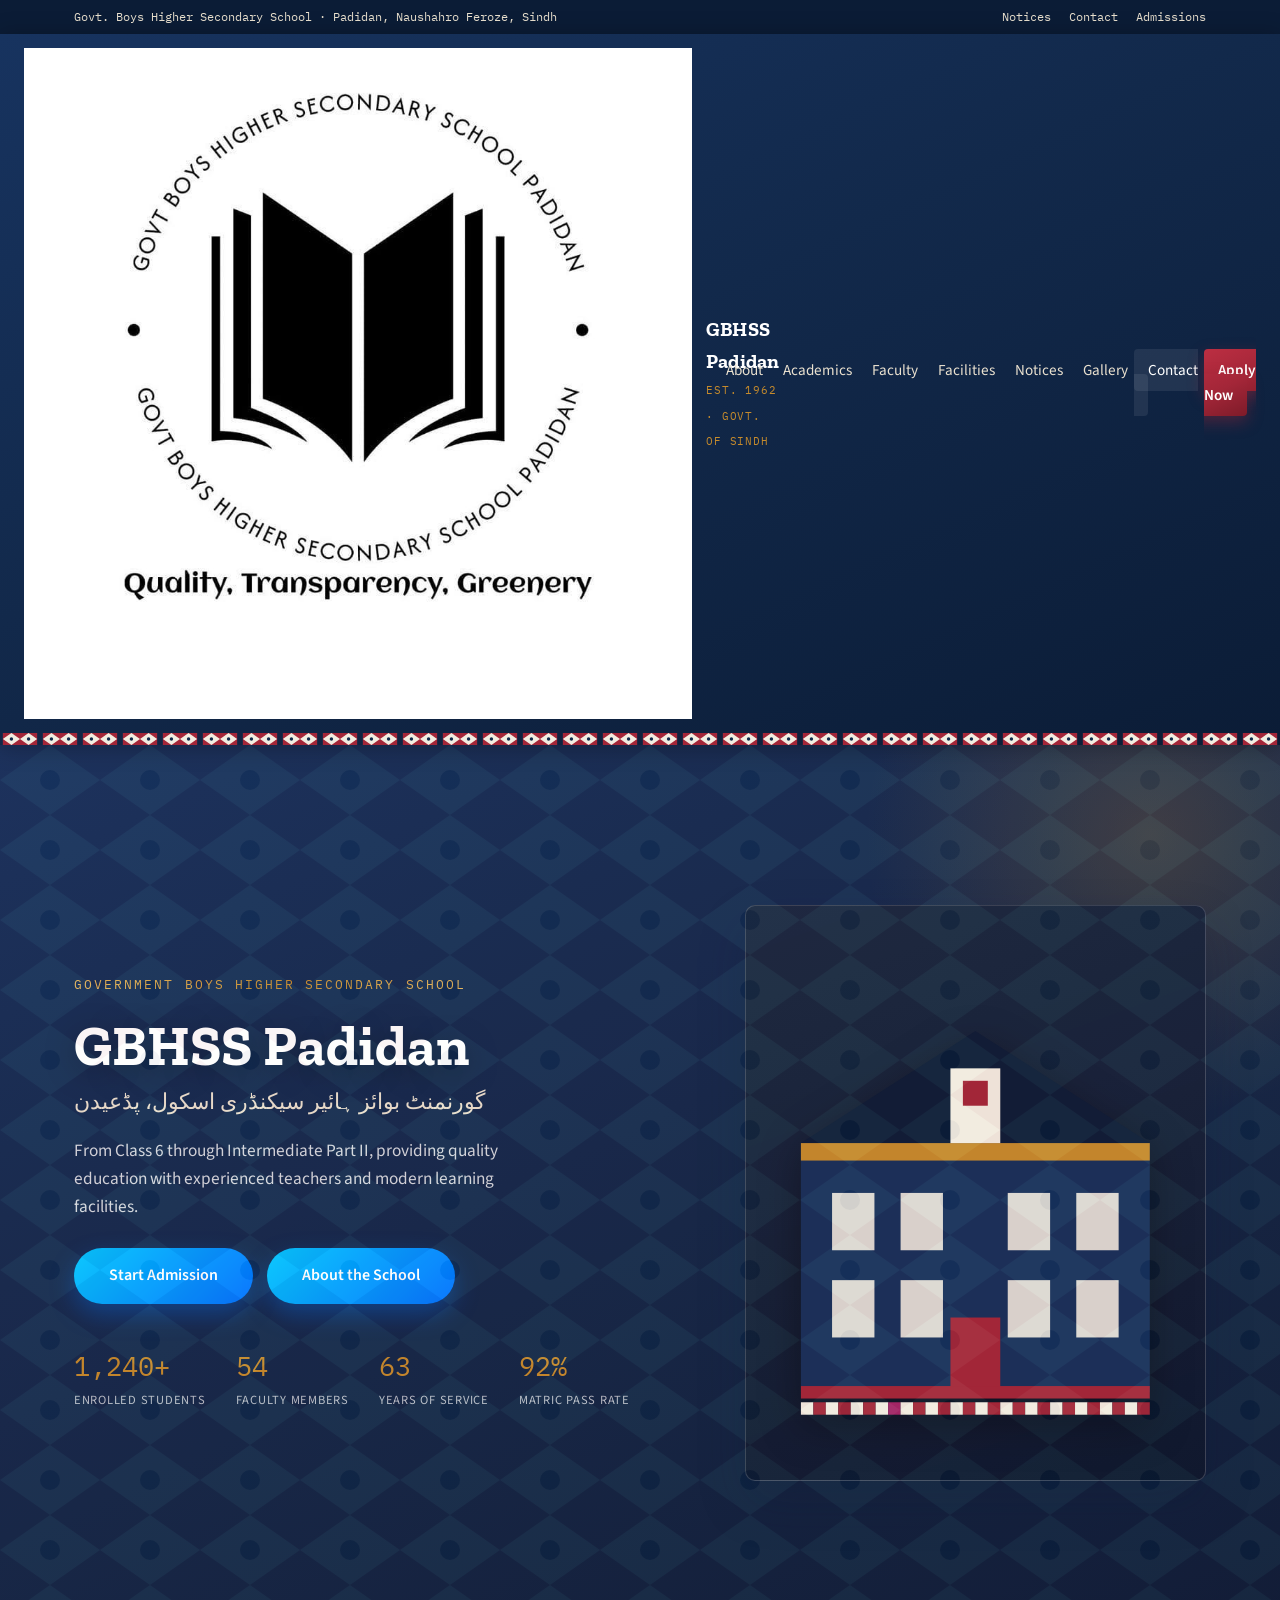
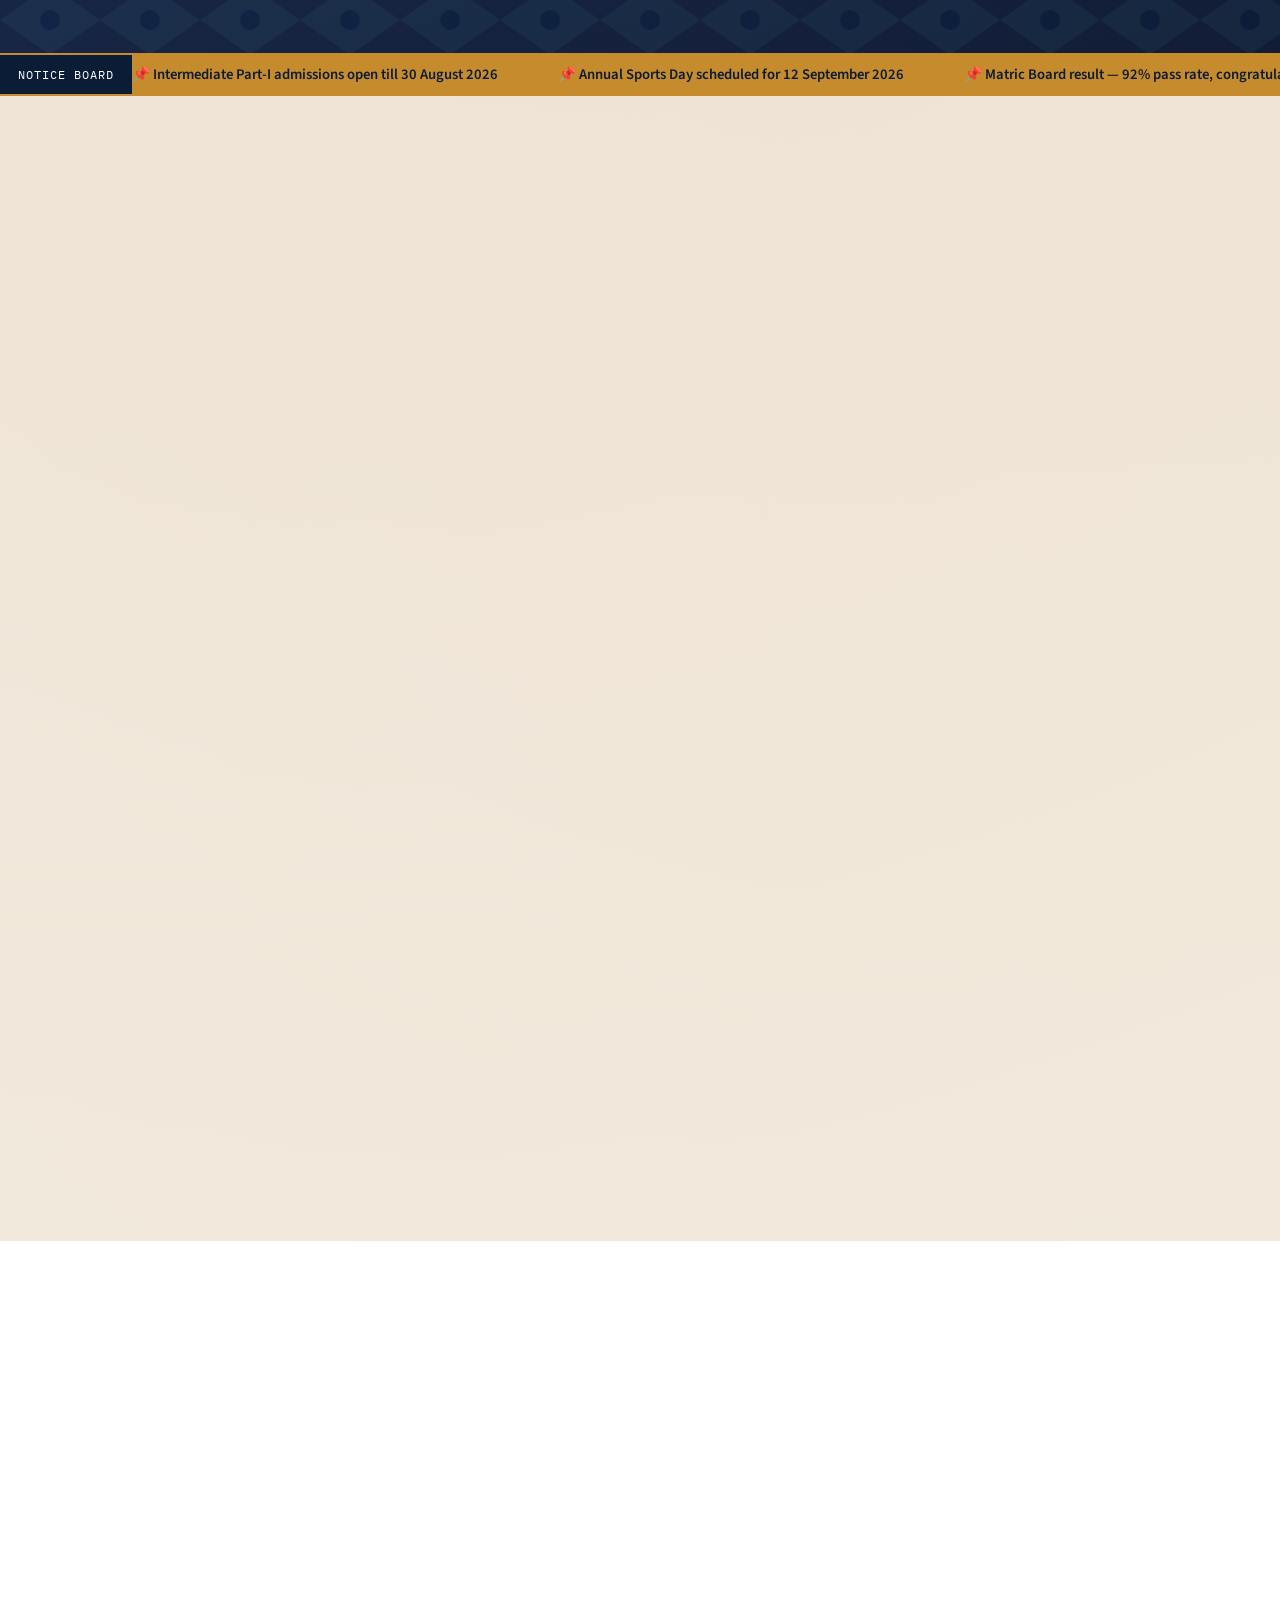
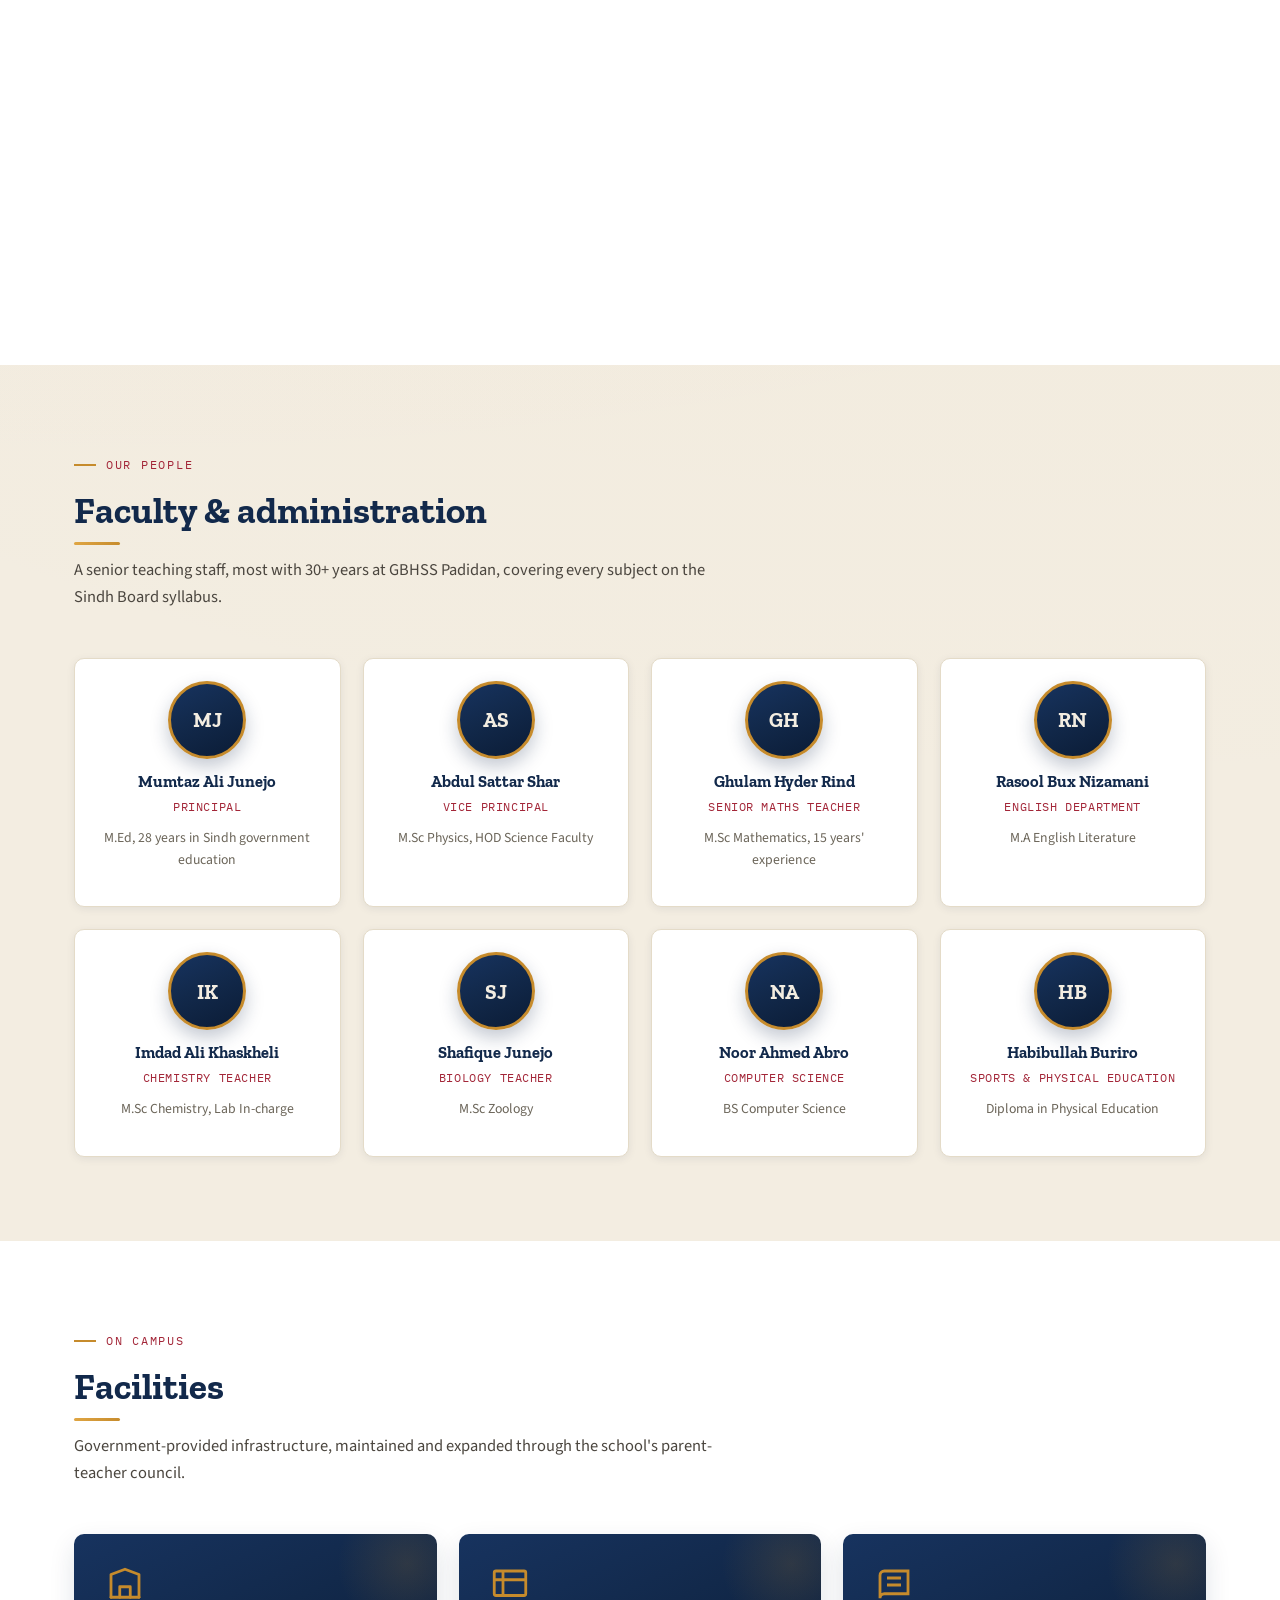
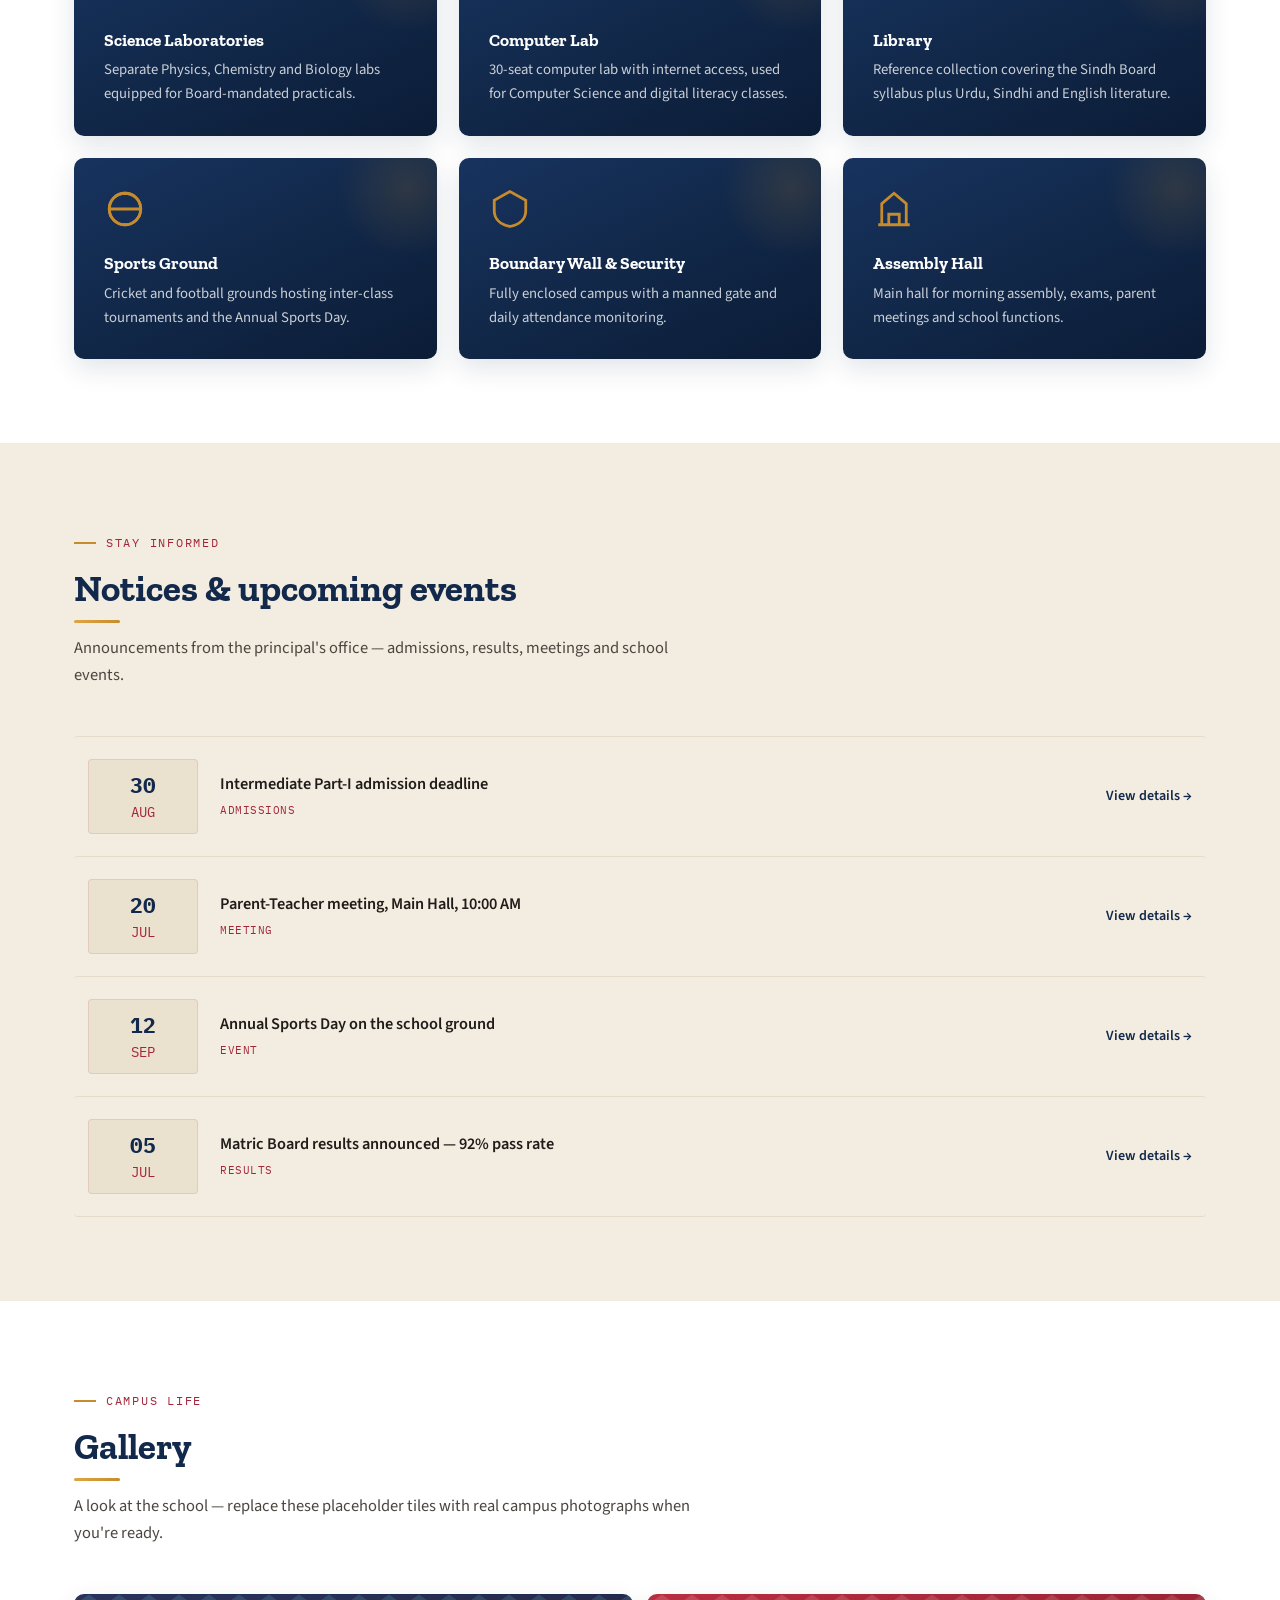
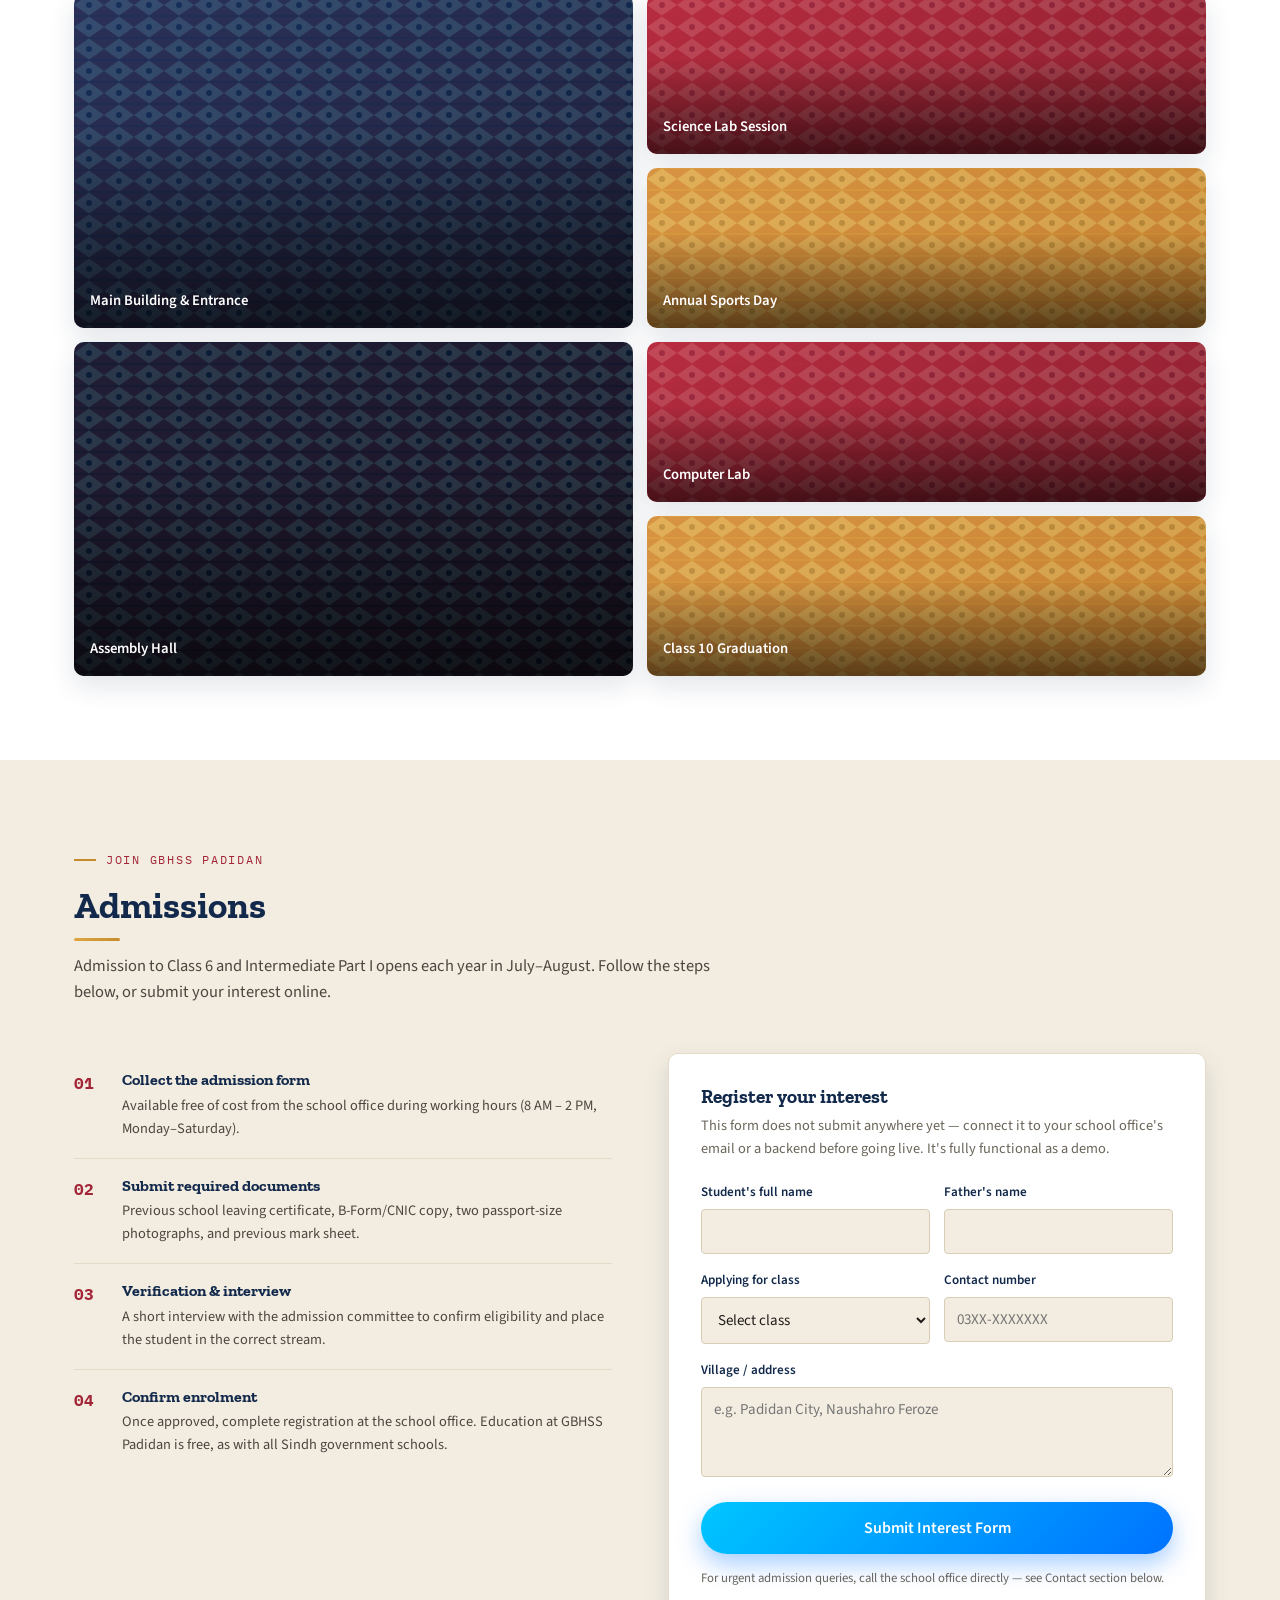
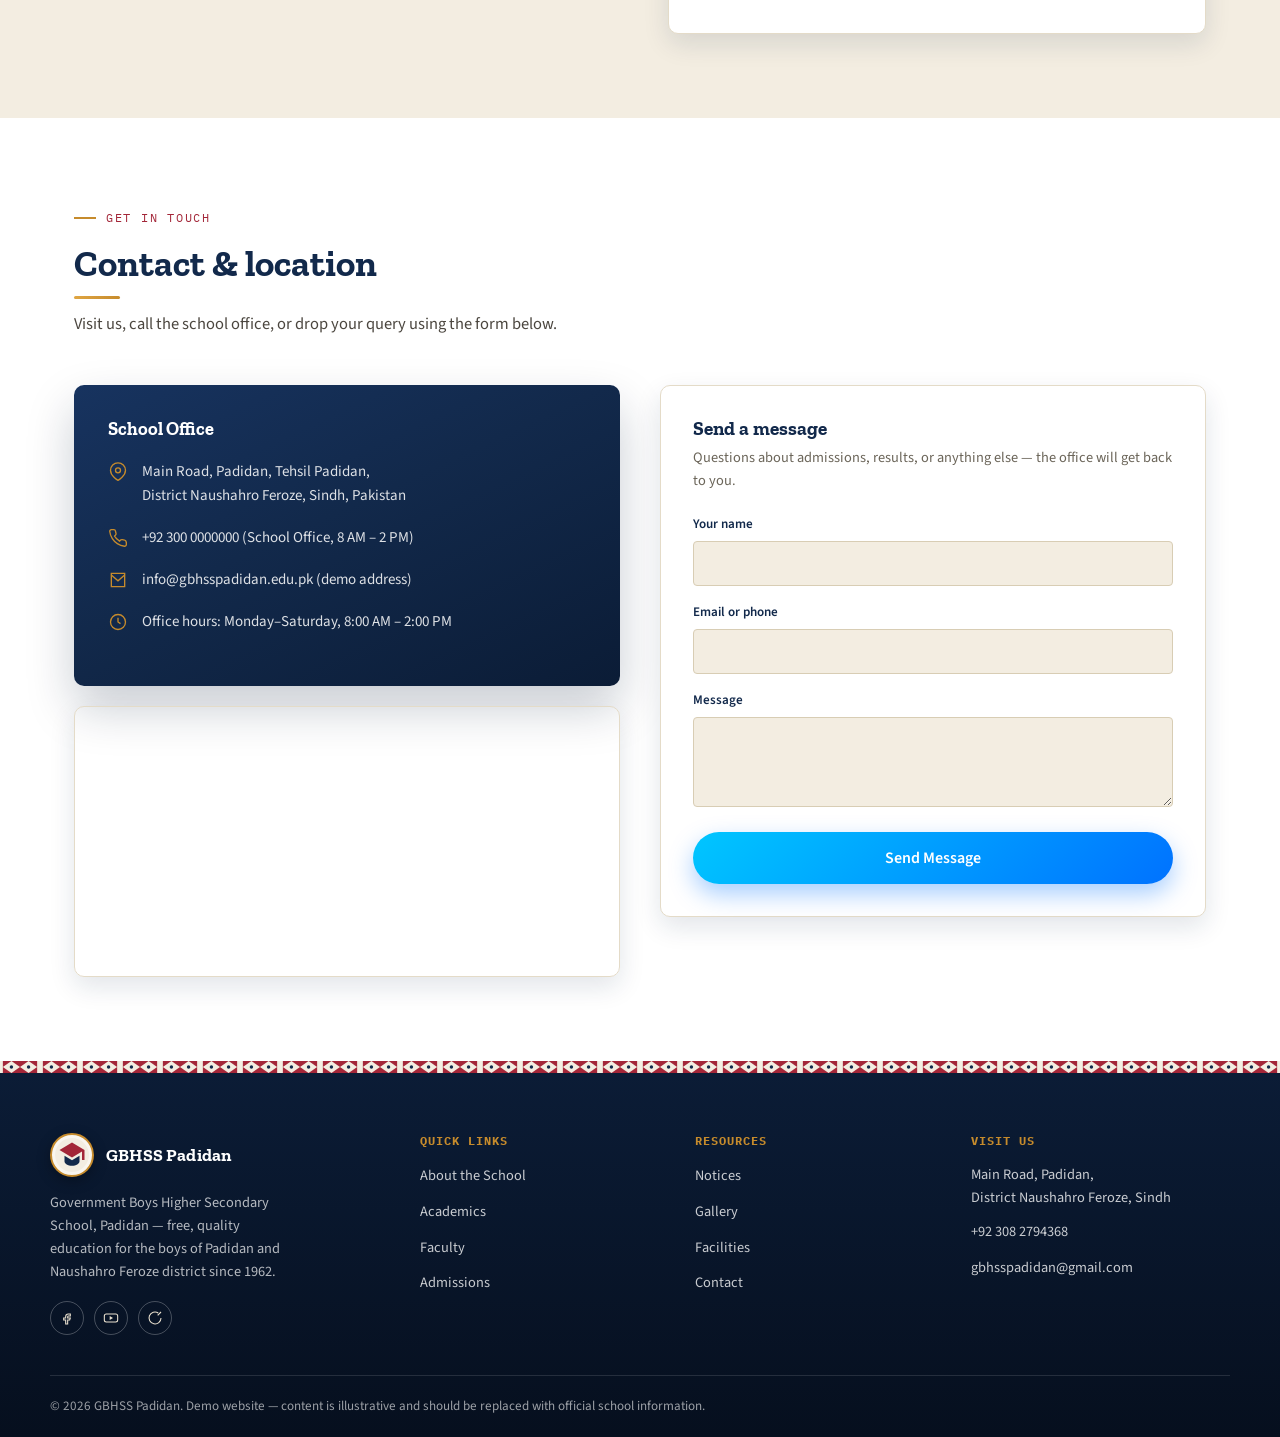
==== commit 03858b5b: "Update index.html" ====
--- a/index.html
+++ b/index.html
@@ -29,12 +29,9 @@
 <header class="site-header">
   <div class="nav-row">
     <a class="brand" href="#top">
-      <span class="brand-mark" aria-hidden="true">
-        <svg viewBox="0 0 24 24" fill="none" xmlns="http://www.w3.org/2000/svg">
-          <path d="M12 2L2 8l10 6 8-4.8V16h2V8L12 2z" fill="#A32638"/>
-          <path d="M6 12.5V17c0 2 2.7 3.6 6 3.6s6-1.6 6-3.6v-4.5l-6 3.6-6-3.6z" fill="#12294B"/>
-        </svg>
-      </span>
+     <img src="logo.jpg"
+     alt="GBHSS Padidan Logo"
+     class="school-logo">
       <span class="brand-text">
         <span class="brand-name">GBHSS Padidan</span><br>
         <span class="brand-sub">Est. 1962 · Govt. of Sindh</span>
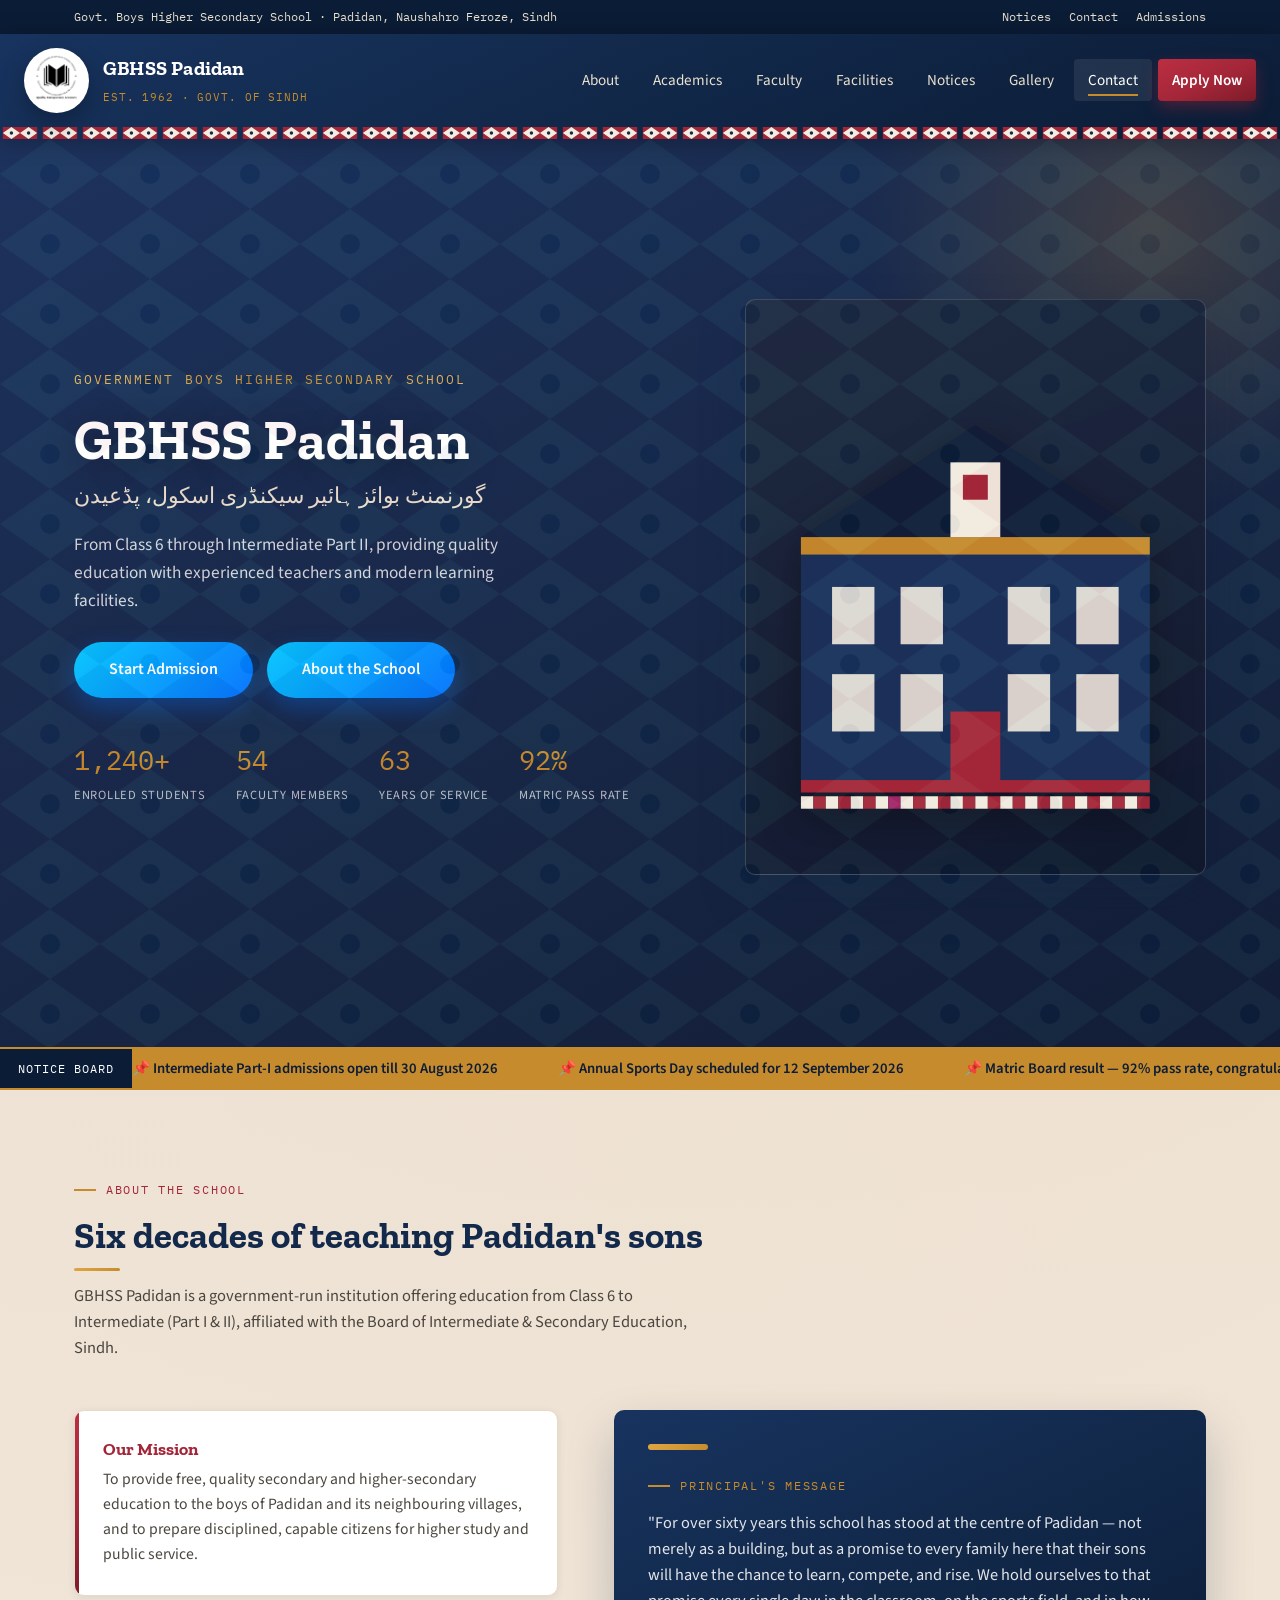
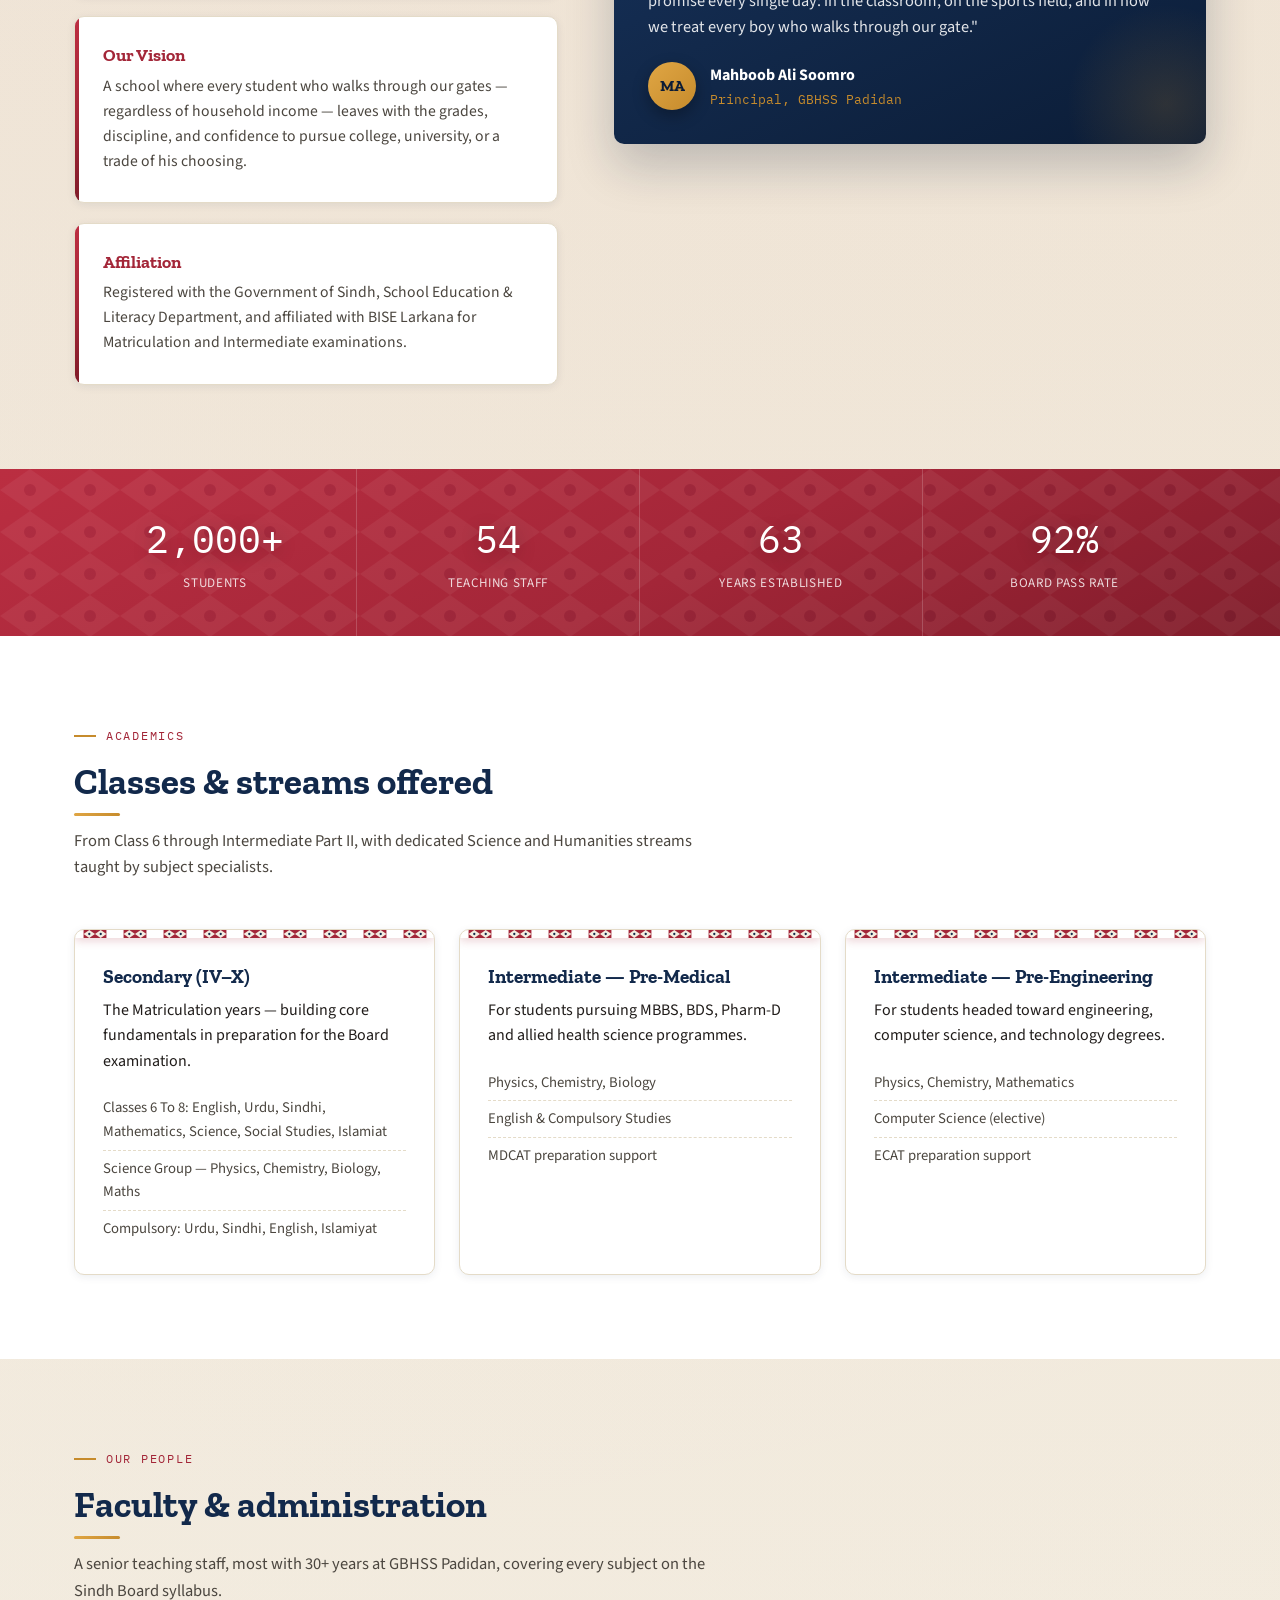
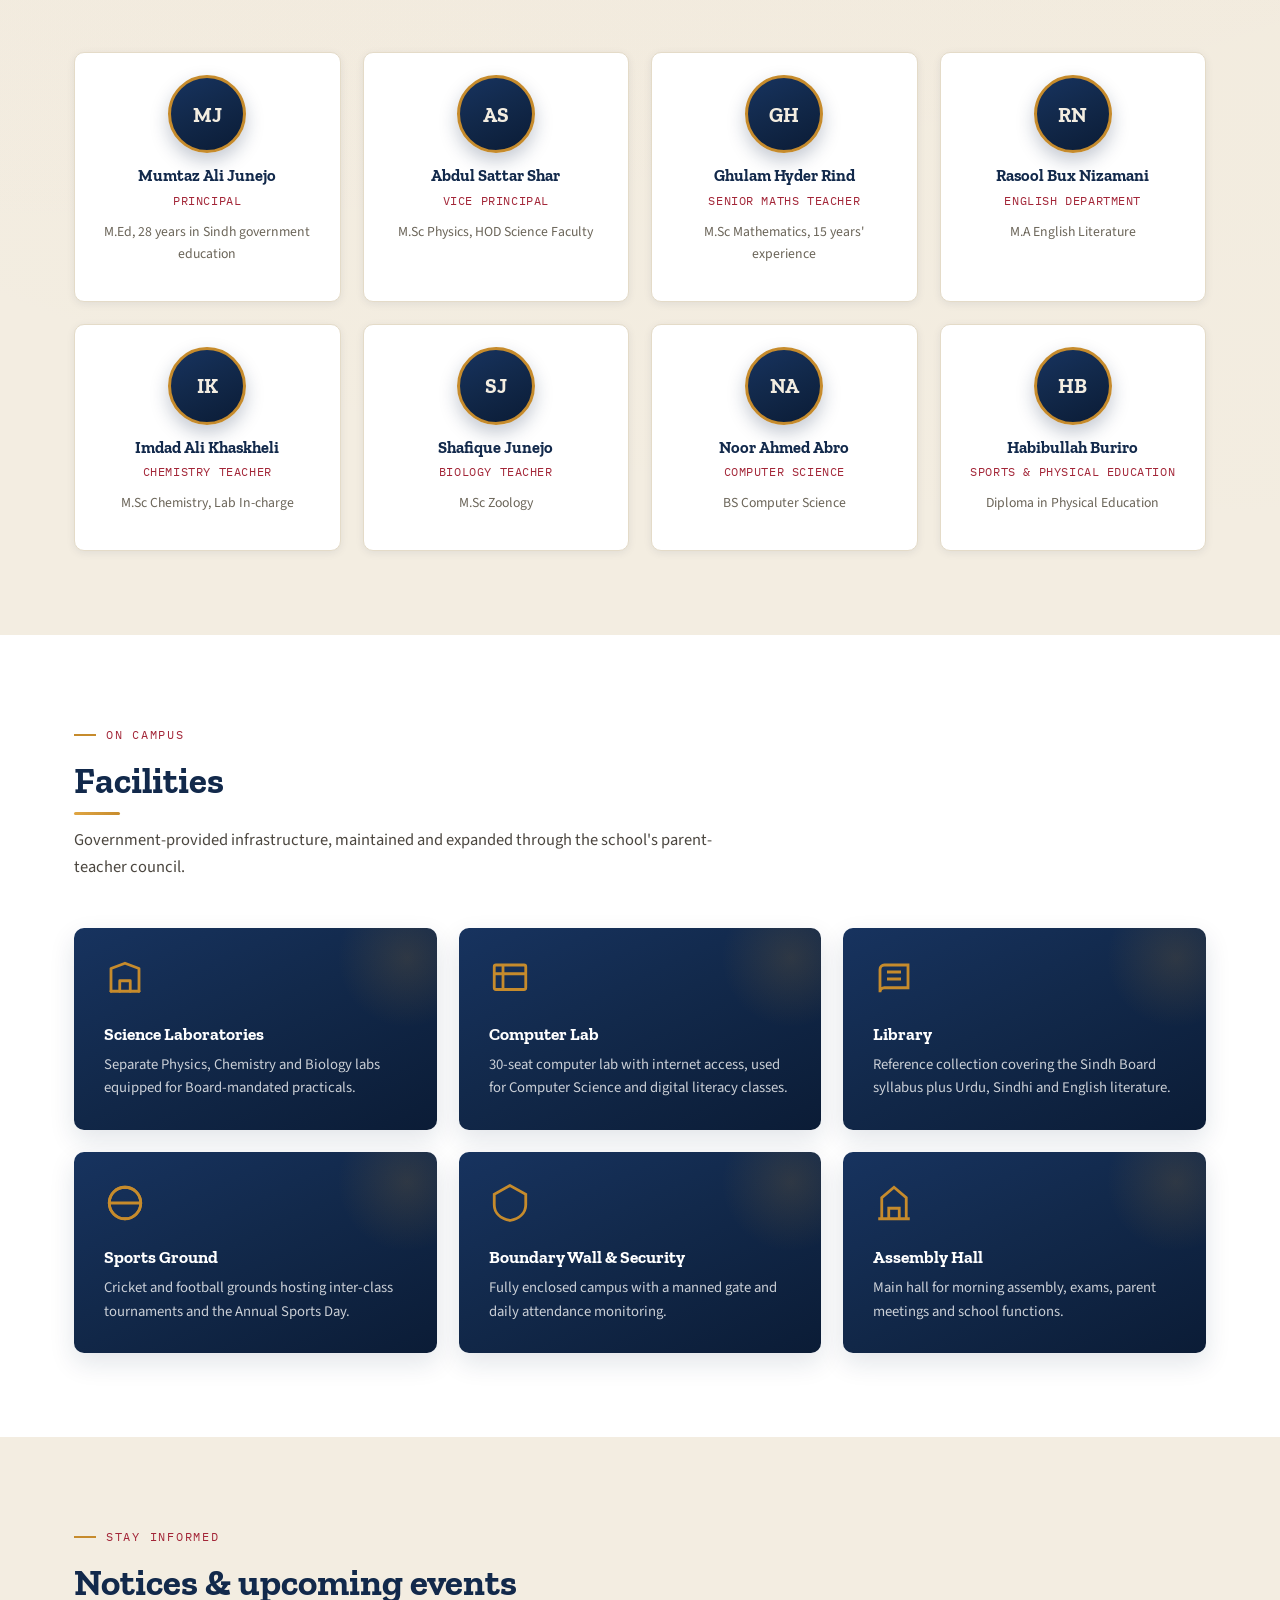
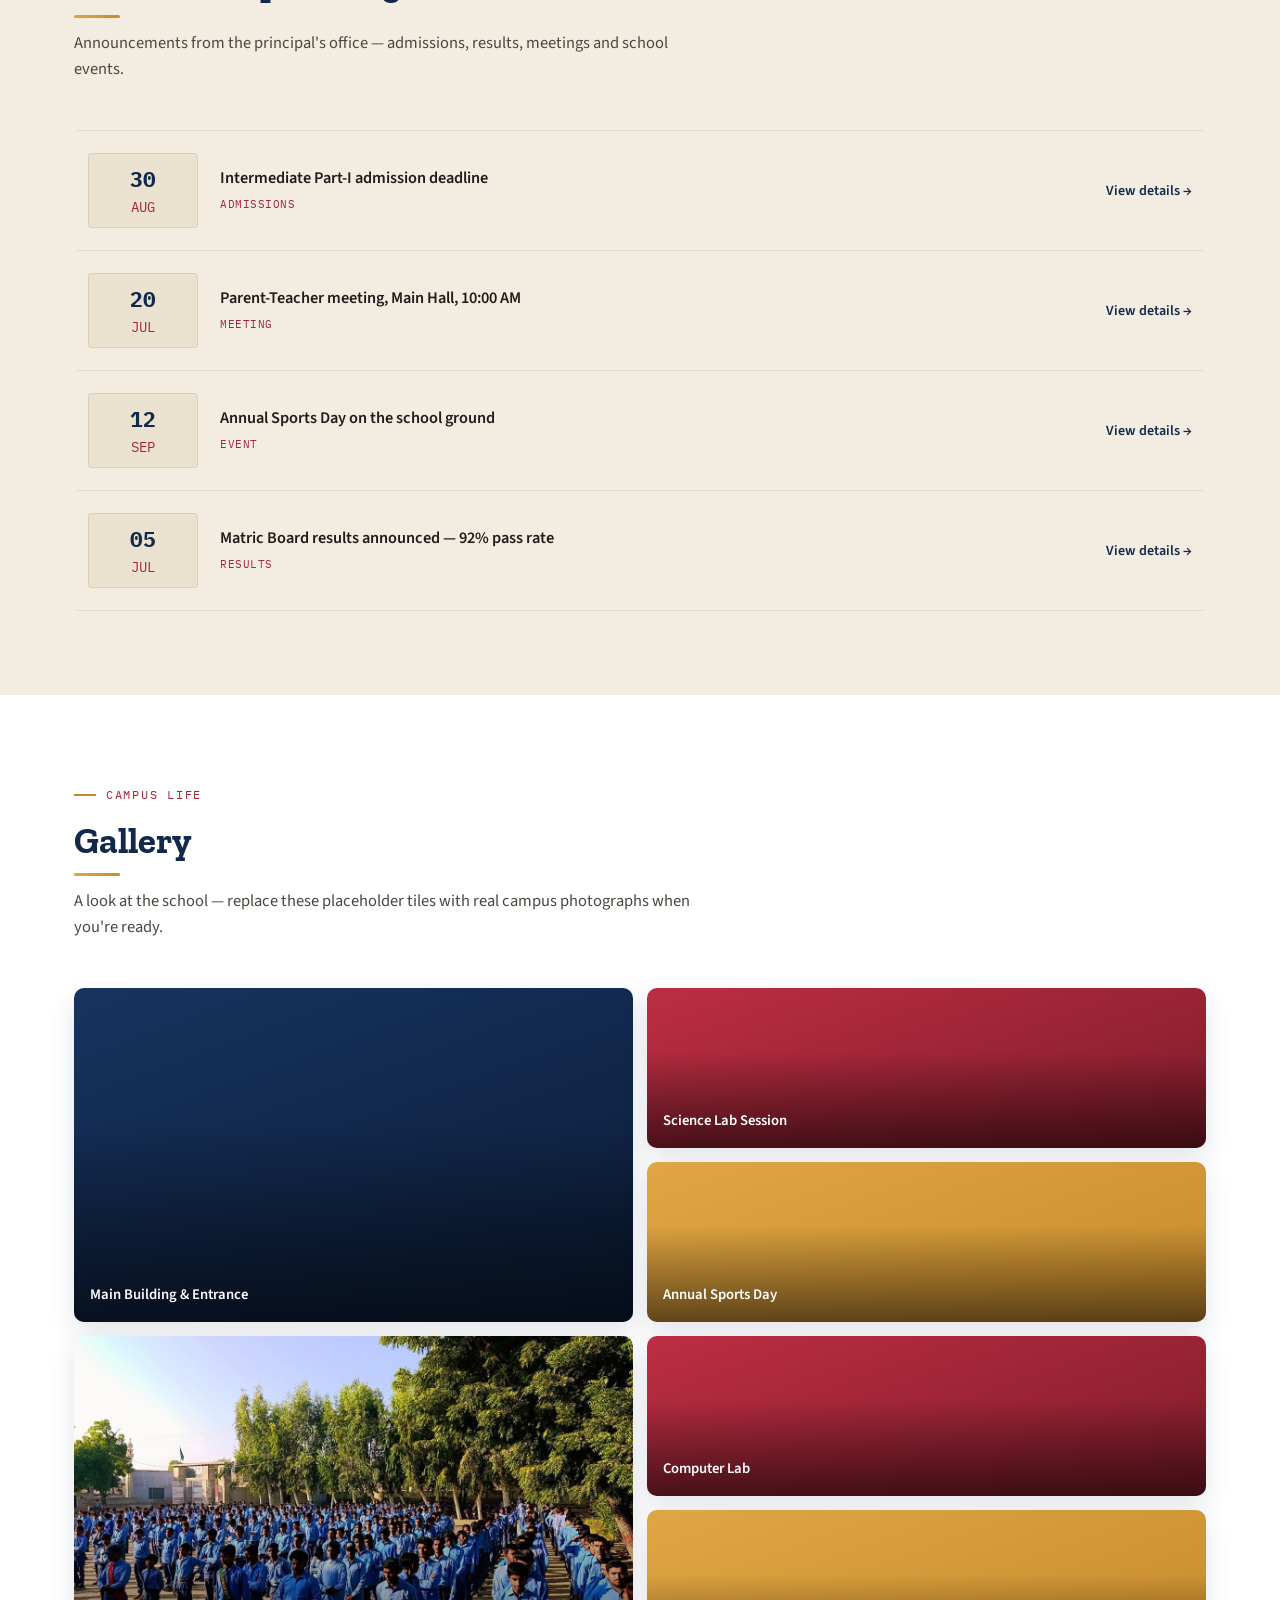
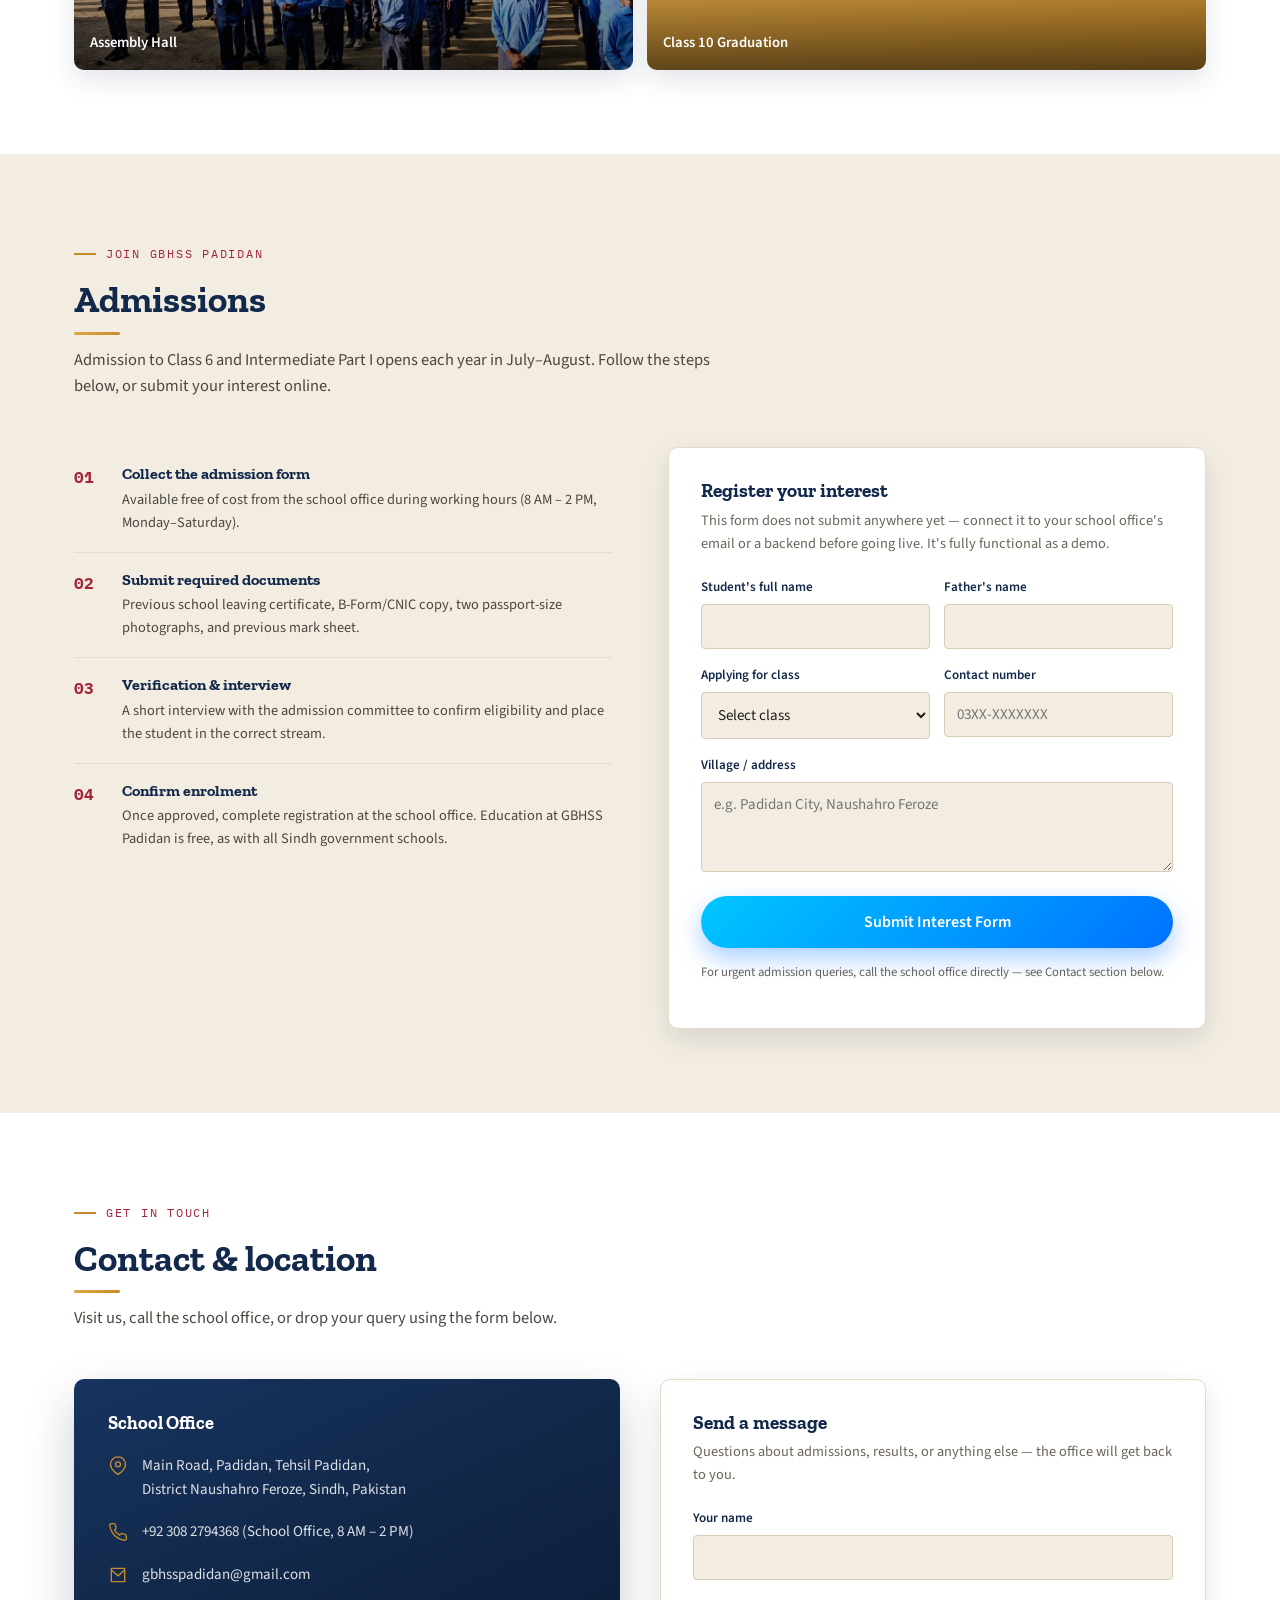
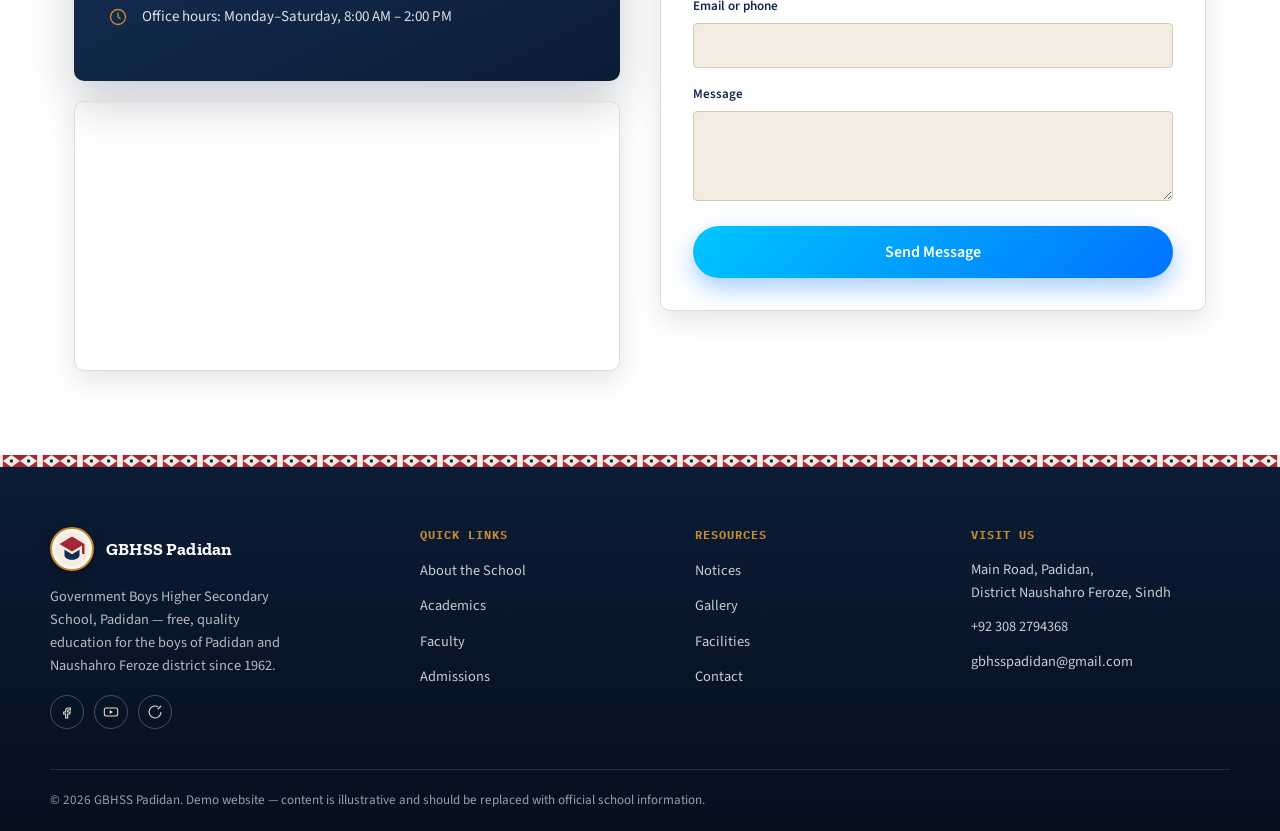
==== commit c1b75f08: "Update index.html" ====
--- a/index.html
+++ b/index.html
@@ -496,11 +496,11 @@
           </div>
           <div class="contact-line">
             <svg class="ic" viewBox="0 0 24 24" fill="none" stroke="currentColor" stroke-width="1.6"><path d="M22 16.9v3a2 2 0 0 1-2.2 2 19.8 19.8 0 0 1-8.6-3.1 19.5 19.5 0 0 1-6-6A19.8 19.8 0 0 1 2.1 4.2 2 2 0 0 1 4 2h3a2 2 0 0 1 2 1.7c.1.9.3 1.8.6 2.7a2 2 0 0 1-.5 2.1L7.9 9.7a16 16 0 0 0 6 6l1.2-1.2a2 2 0 0 1 2.1-.5c.9.3 1.8.5 2.7.6a2 2 0 0 1 1.7 2Z"/></svg>
-            <div class="txt">+92 300 0000000 (School Office, 8 AM – 2 PM)</div>
+            <div class="txt">+92 308 2794368 (School Office, 8 AM – 2 PM)</div>
           </div>
           <div class="contact-line">
             <svg class="ic" viewBox="0 0 24 24" fill="none" stroke="currentColor" stroke-width="1.6"><path d="M4 4h16v16H4z"/><path d="m4 6 8 7 8-7"/></svg>
-            <div class="txt">info@gbhsspadidan.edu.pk (demo address)</div>
+            <div class="txt">gbhsspadidan@gmail.com</div>
           </div>
           <div class="contact-line">
             <svg class="ic" viewBox="0 0 24 24" fill="none" stroke="currentColor" stroke-width="1.6"><circle cx="12" cy="12" r="9"/><path d="M12 7v5l3 2"/></svg>
--- a/style.css
+++ b/style.css
@@ -736,6 +736,7 @@
   background-image: var(--ajrak-tile);
   background-size: 60px 22px;
   opacity: 0.14;
+   display:none;
 }
 .gtile::after{
   content: "";
@@ -745,7 +746,12 @@
 .gtile span{ position: relative; z-index: 1; }
 .gtile.g2{ background: linear-gradient(160deg, #BC2E42, var(--maroon-deep)); }
 .gtile.g3{ background: linear-gradient(160deg, #E0A644, var(--ochre)); }
-.gtile.g4{ background: linear-gradient(160deg, var(--indigo-deep), #050e1c); }
+.gtile.g4{
+    background-image: url("assembly.jpg");
+    background-size: cover;
+    background-position: center;
+    background-repeat: no-repeat;
+} 
 
 /* ==========================================================================
    Admissions
@@ -929,6 +935,23 @@
 .reveal.in{ opacity: 1; transform: translateY(0); }
 
 
+/* School Logo */
+
+.school-logo{
+    width:65px;
+    height:65px;
+    object-fit:cover;
+    border-radius:50%;
+    background:#fff;
+    padding:4px;
+    box-shadow:0 10px 25px rgba(0,0,0,.25);
+    transition:all .3s ease;
+}
+
+.school-logo:hover{
+    transform:scale(1.08) rotate(5deg);
+    box-shadow:0 15px 35px rgba(0,114,255,.35);
+}
 
 /*==============================
     PREMIUM BUTTON STYLE
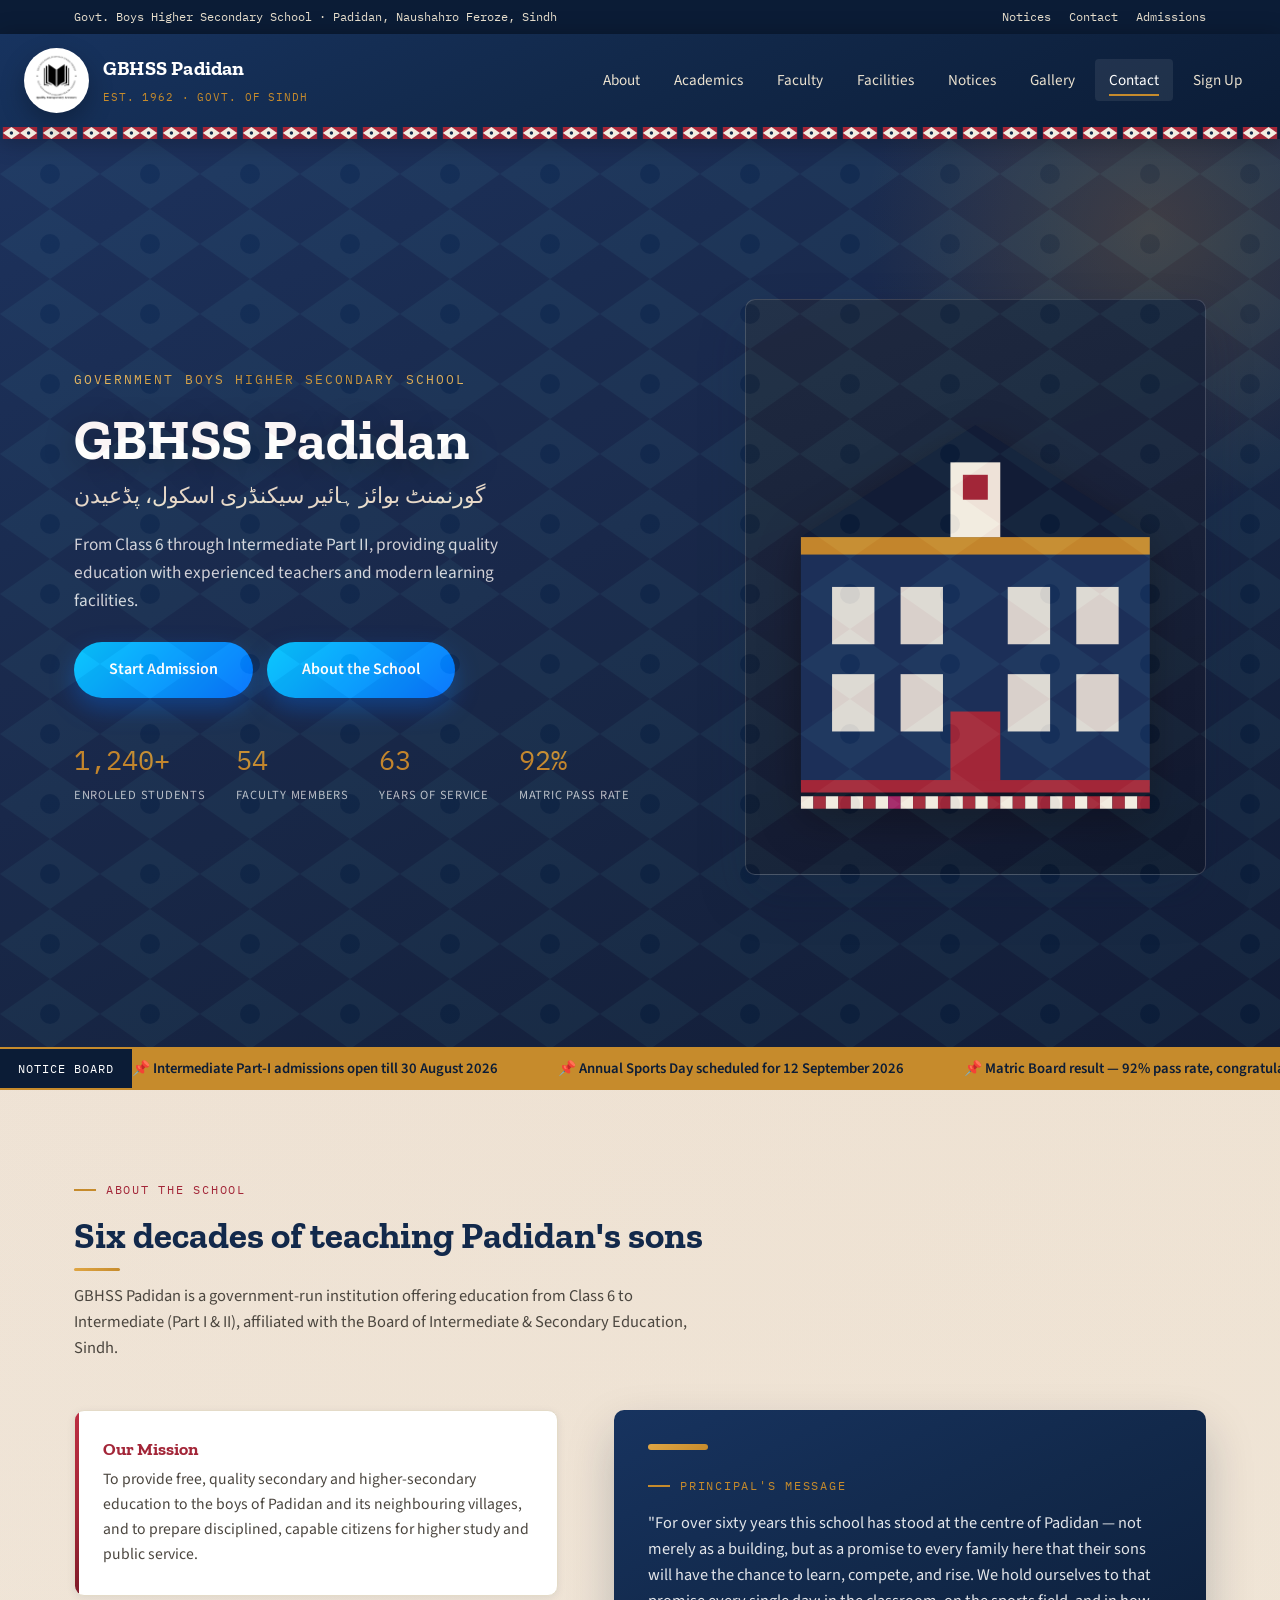
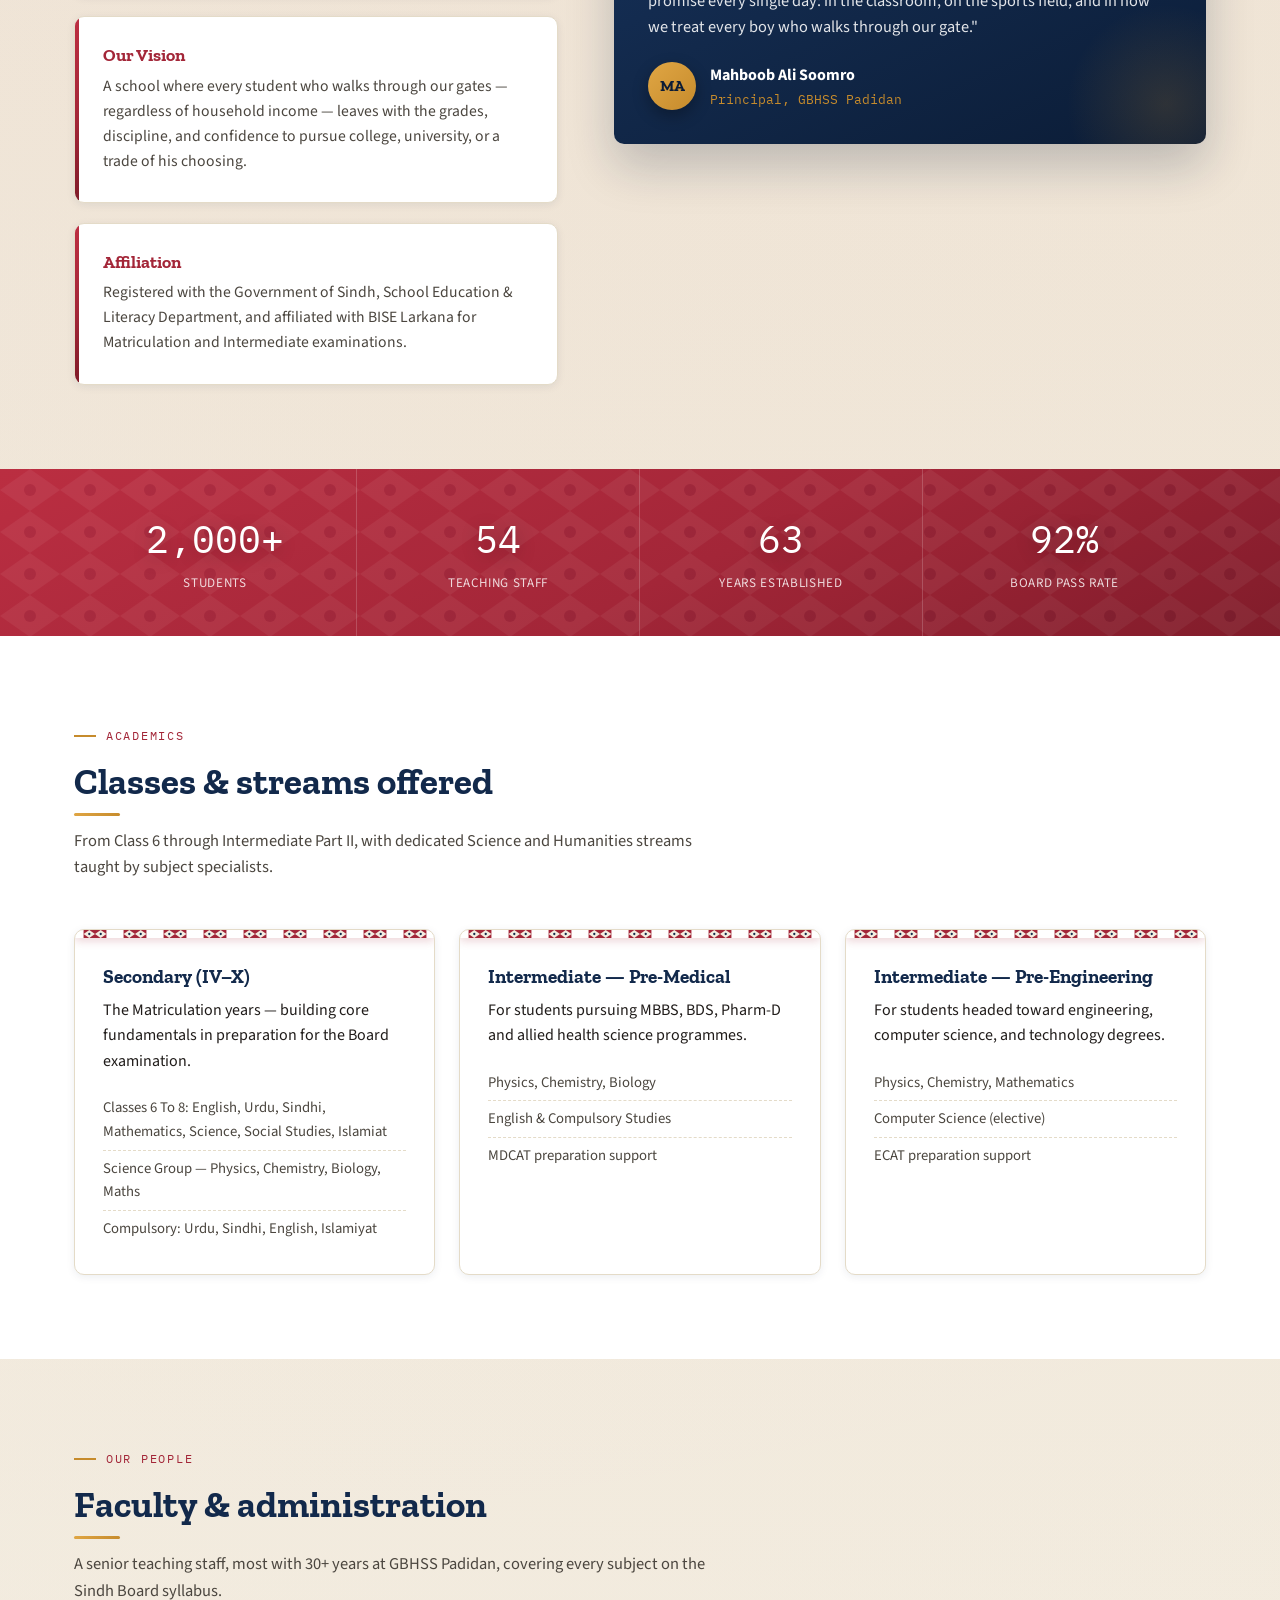
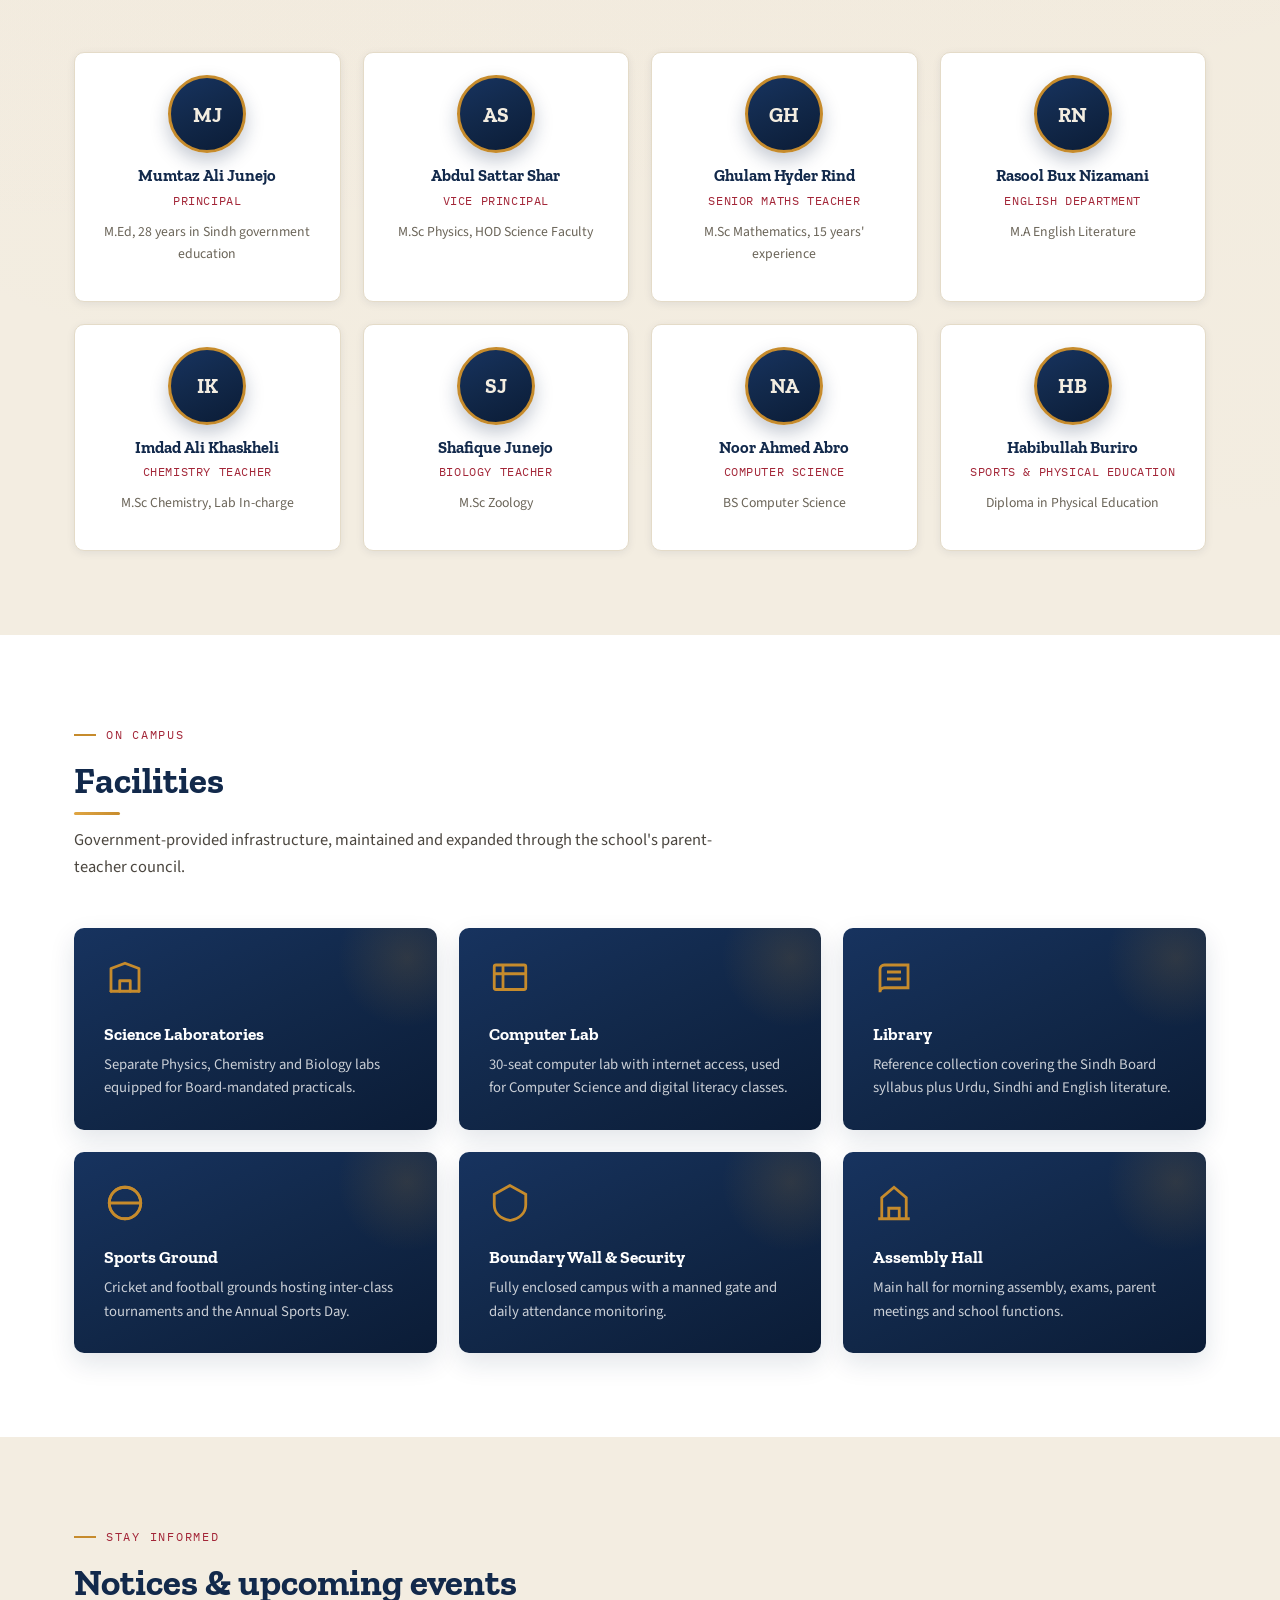
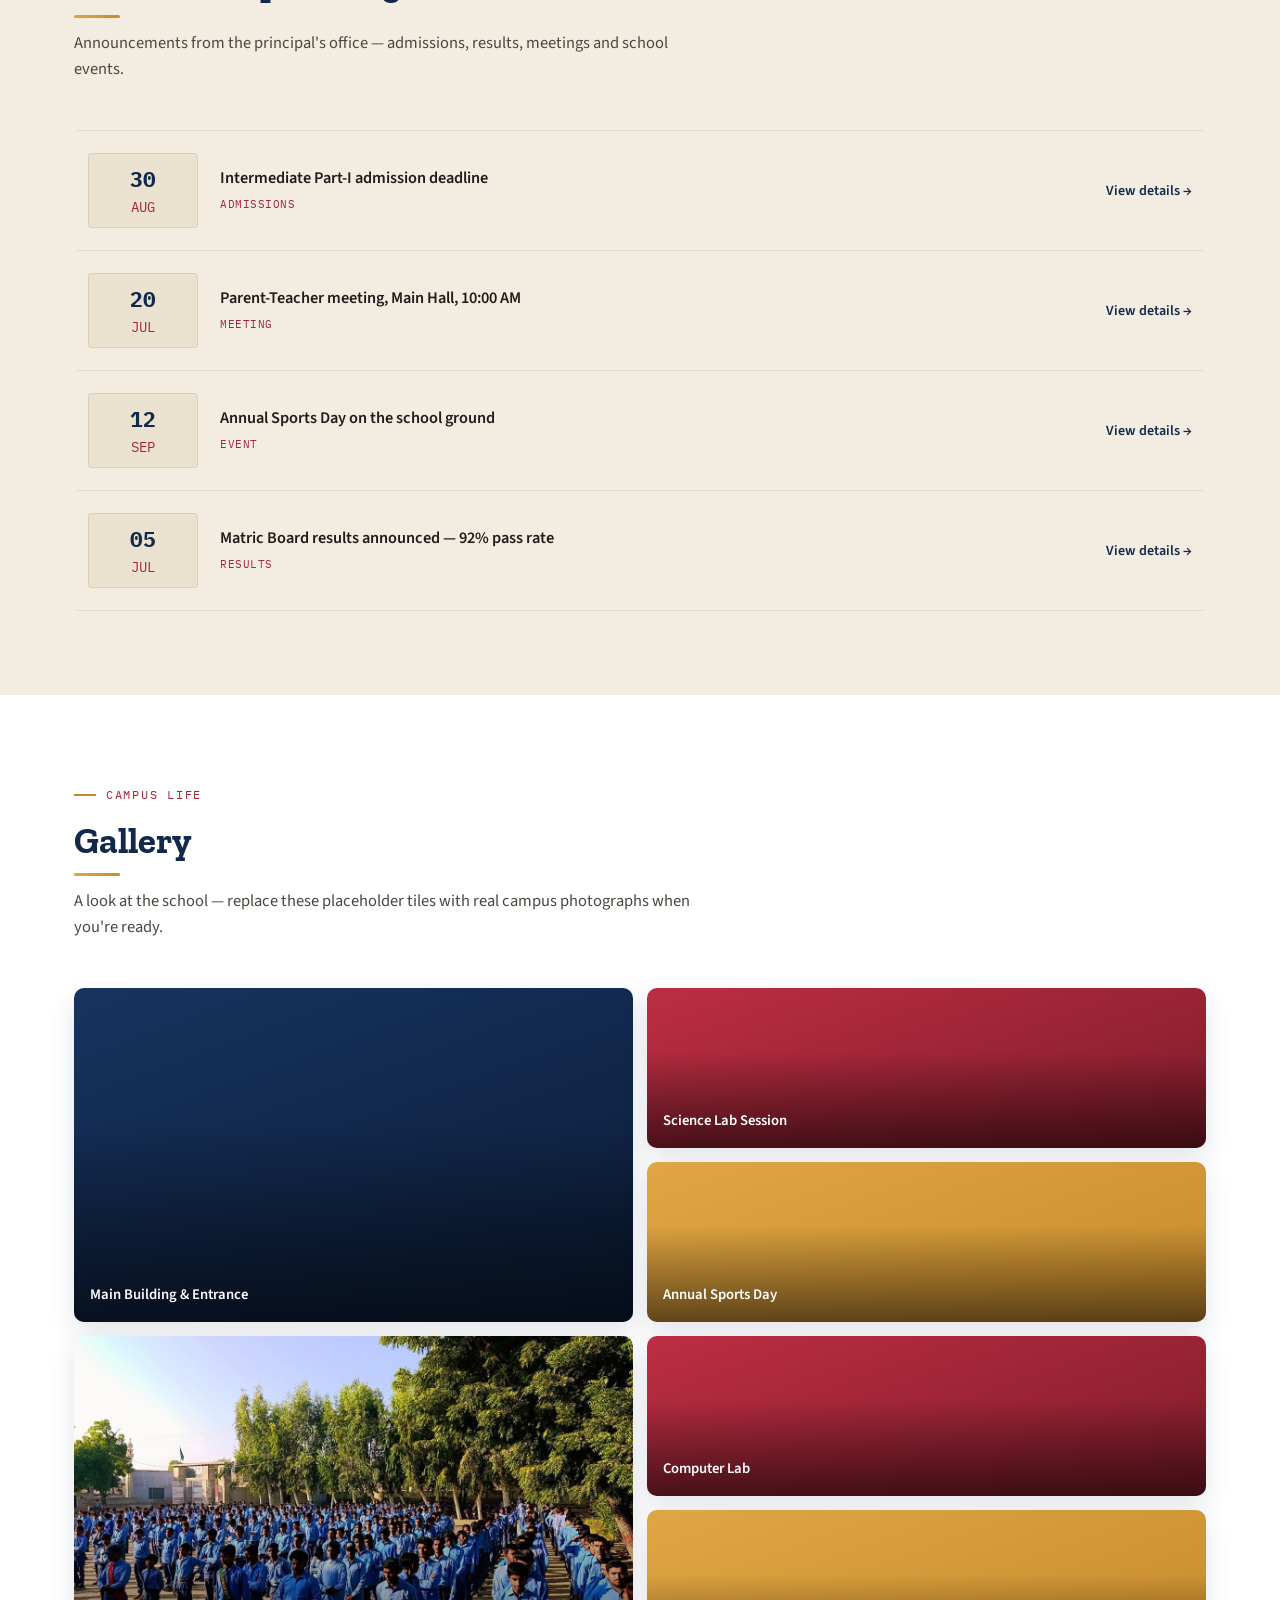
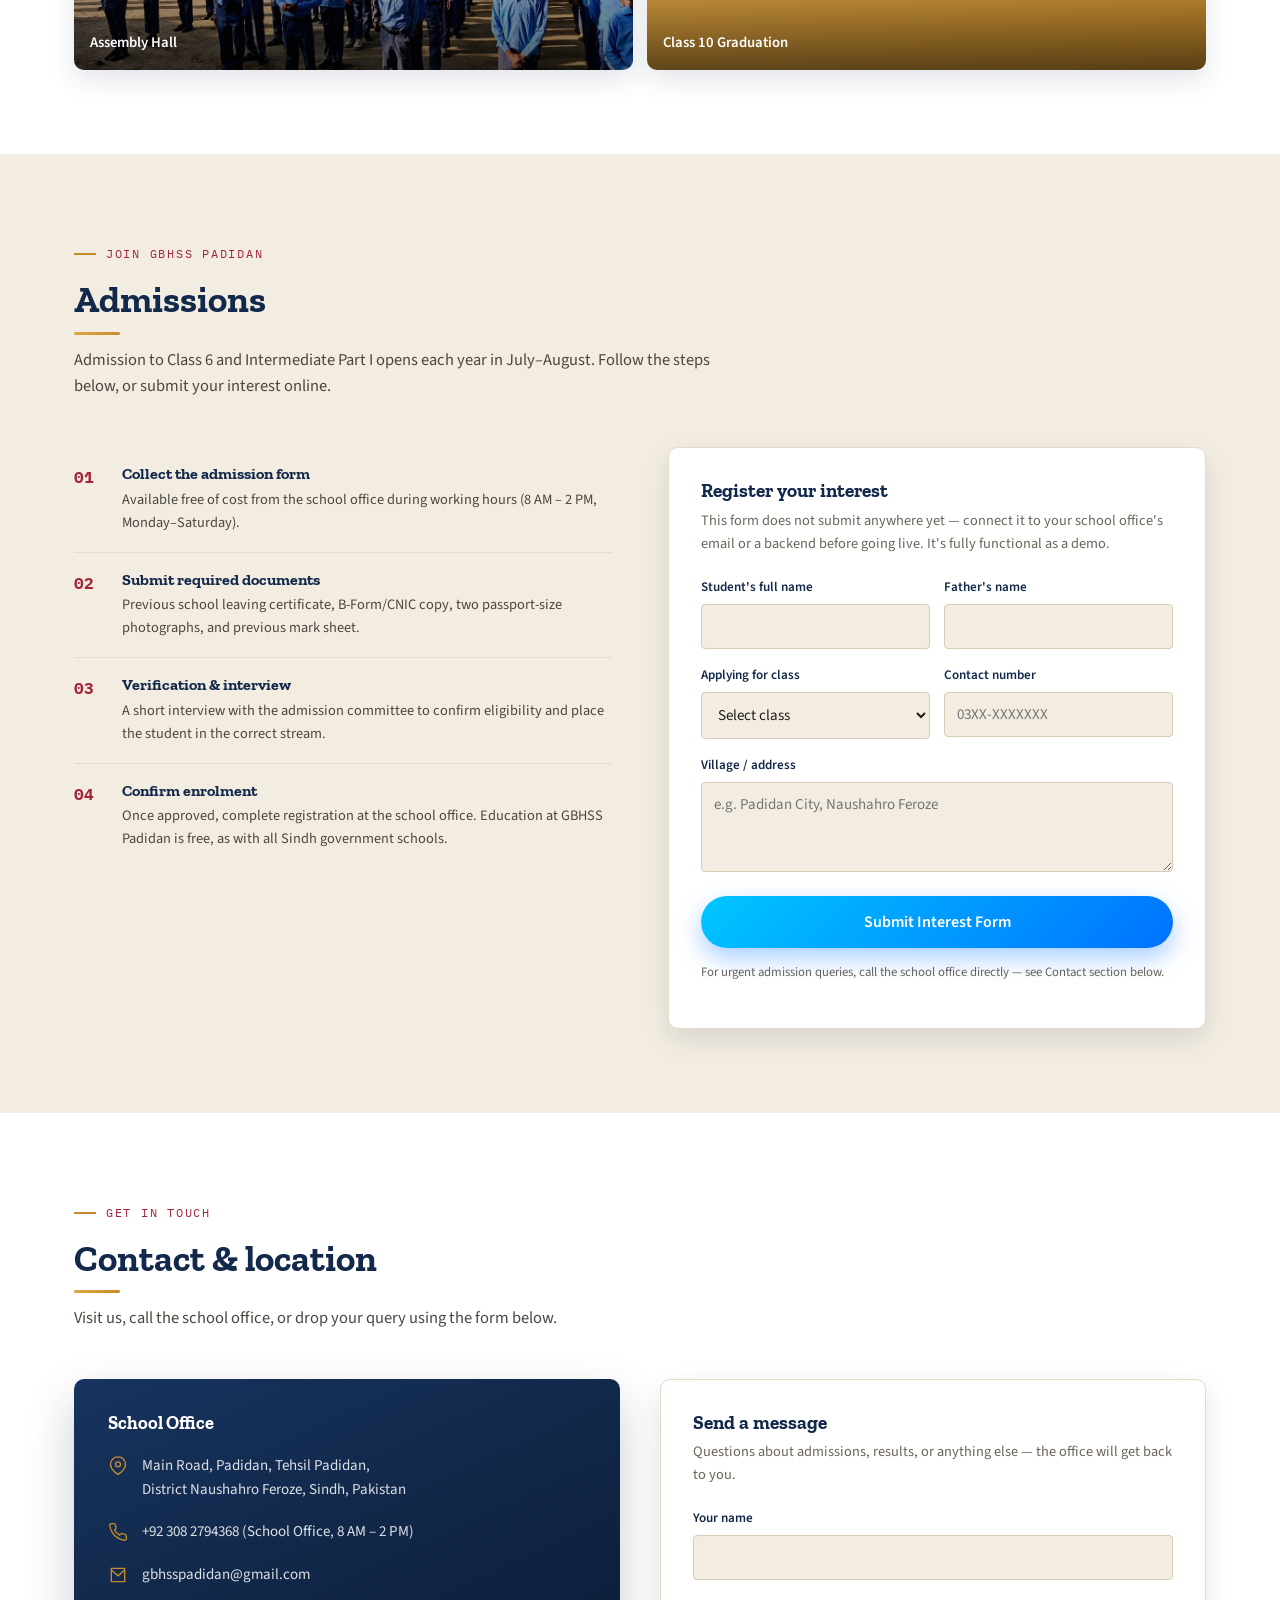
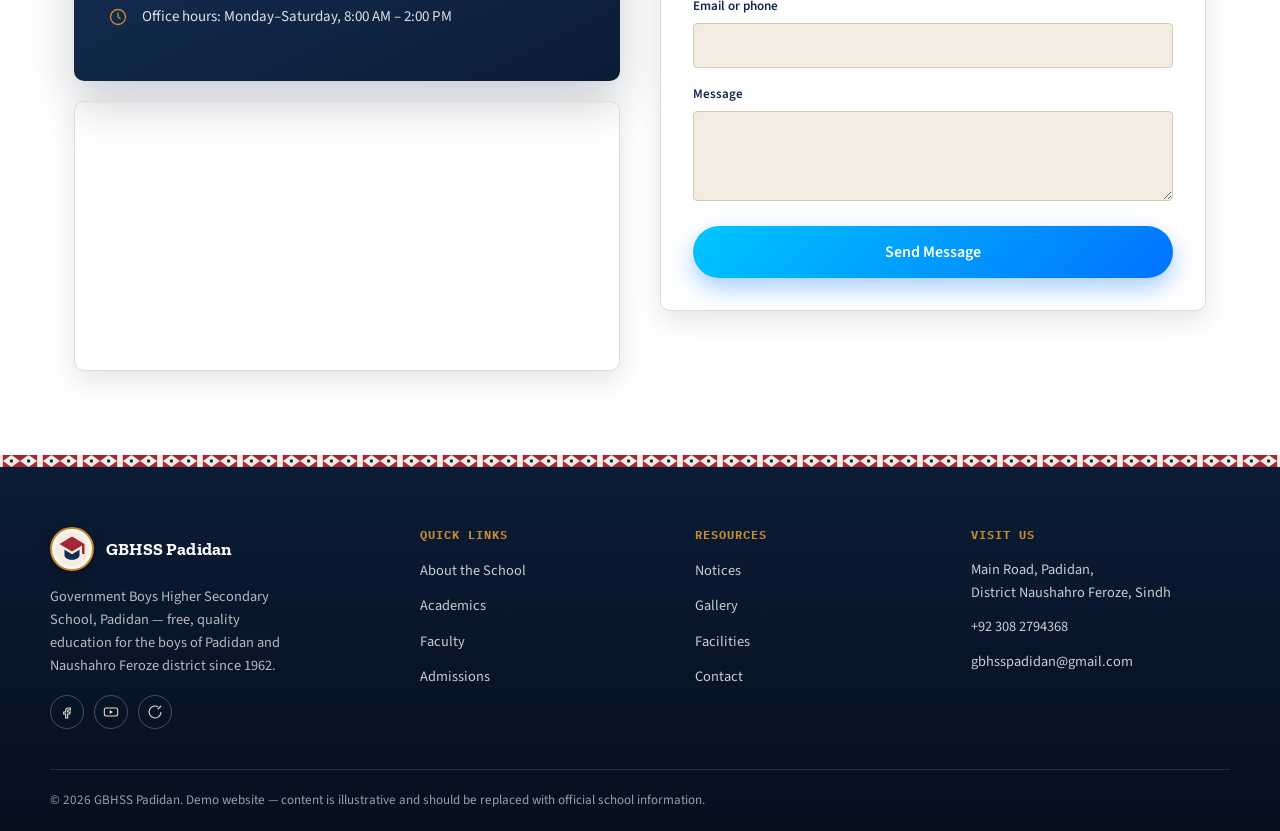
==== commit 8d3813a0: "Update index.html" ====
--- a/index.html
+++ b/index.html
@@ -49,7 +49,7 @@
         <li><a href="#notices">Notices</a></li>
         <li><a href="#gallery">Gallery</a></li>
         <li><a href="#contact">Contact</a></li>
-        <li><a class="nav-cta" href="#admissions">Apply Now</a></li>
+        <li><a href="signup.html" class="apply-btn">Sign Up</a></li>
       </ul>
     </nav>
   </div>
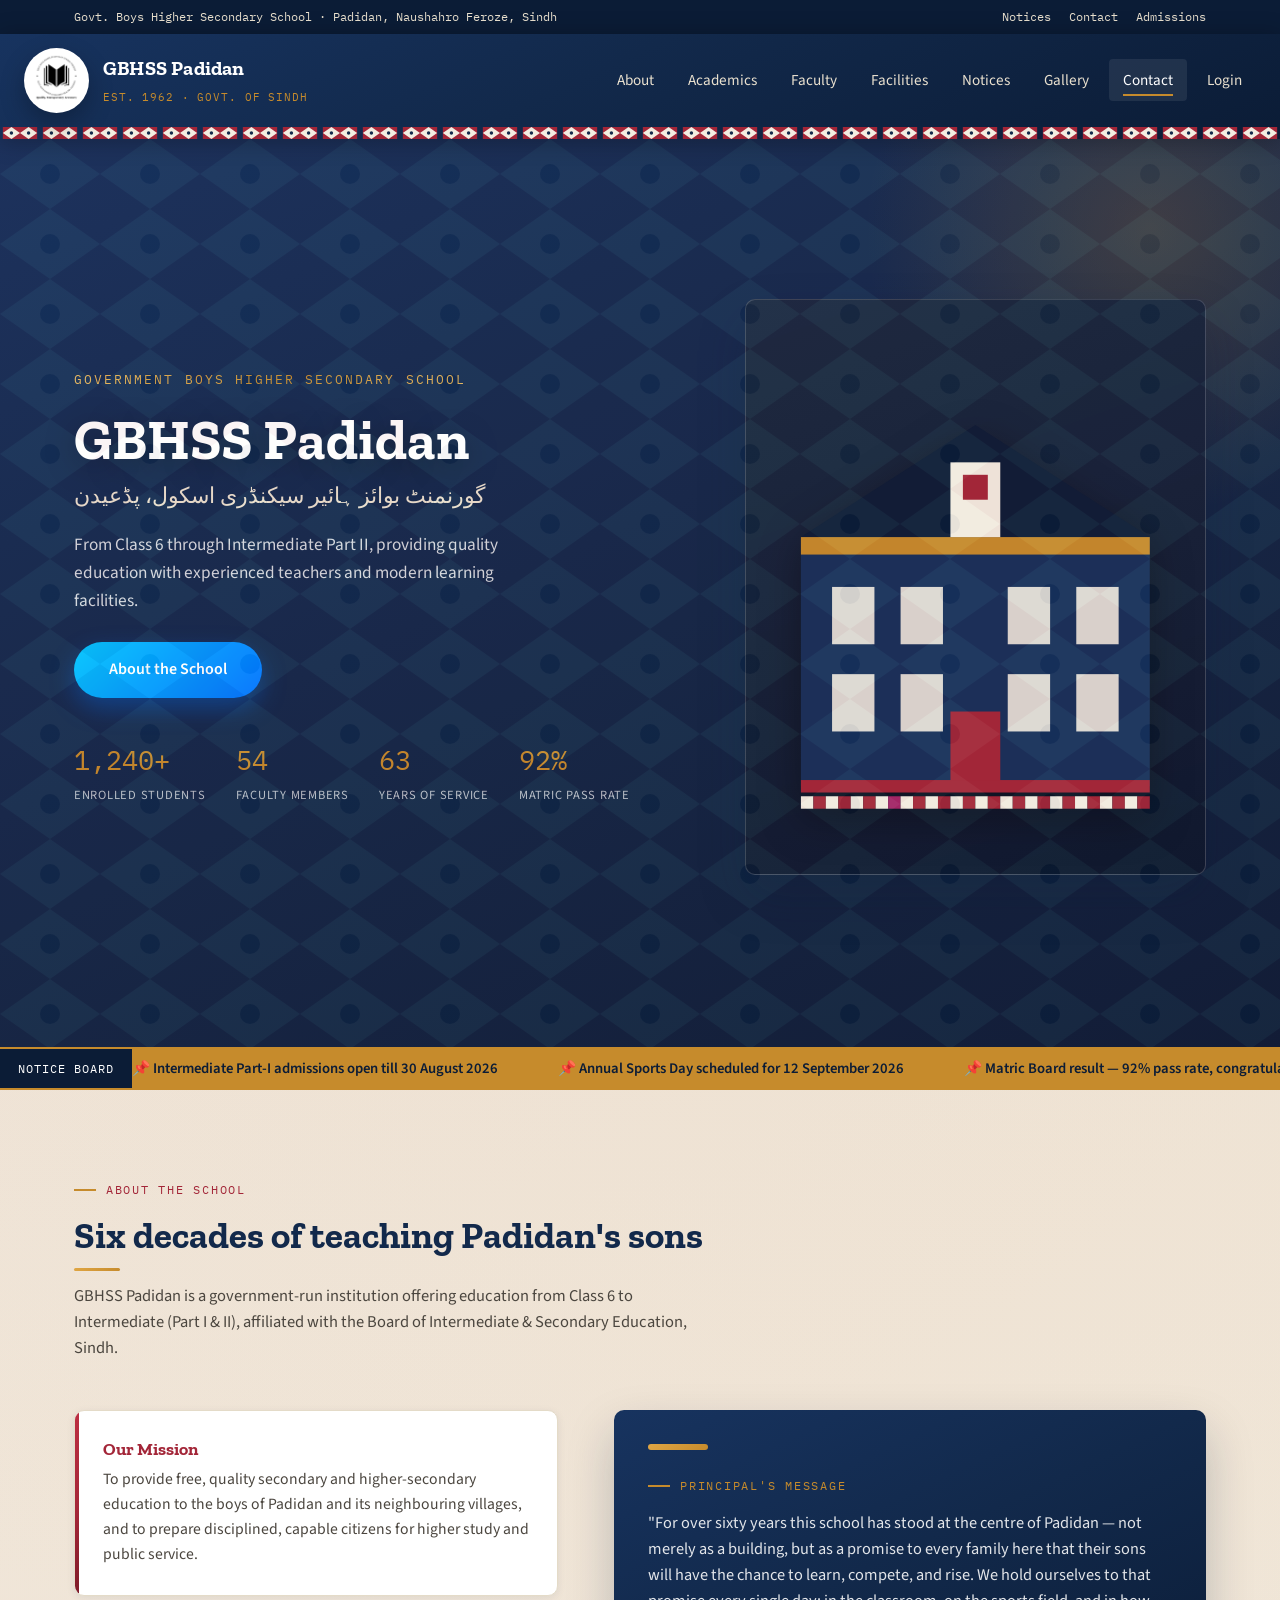
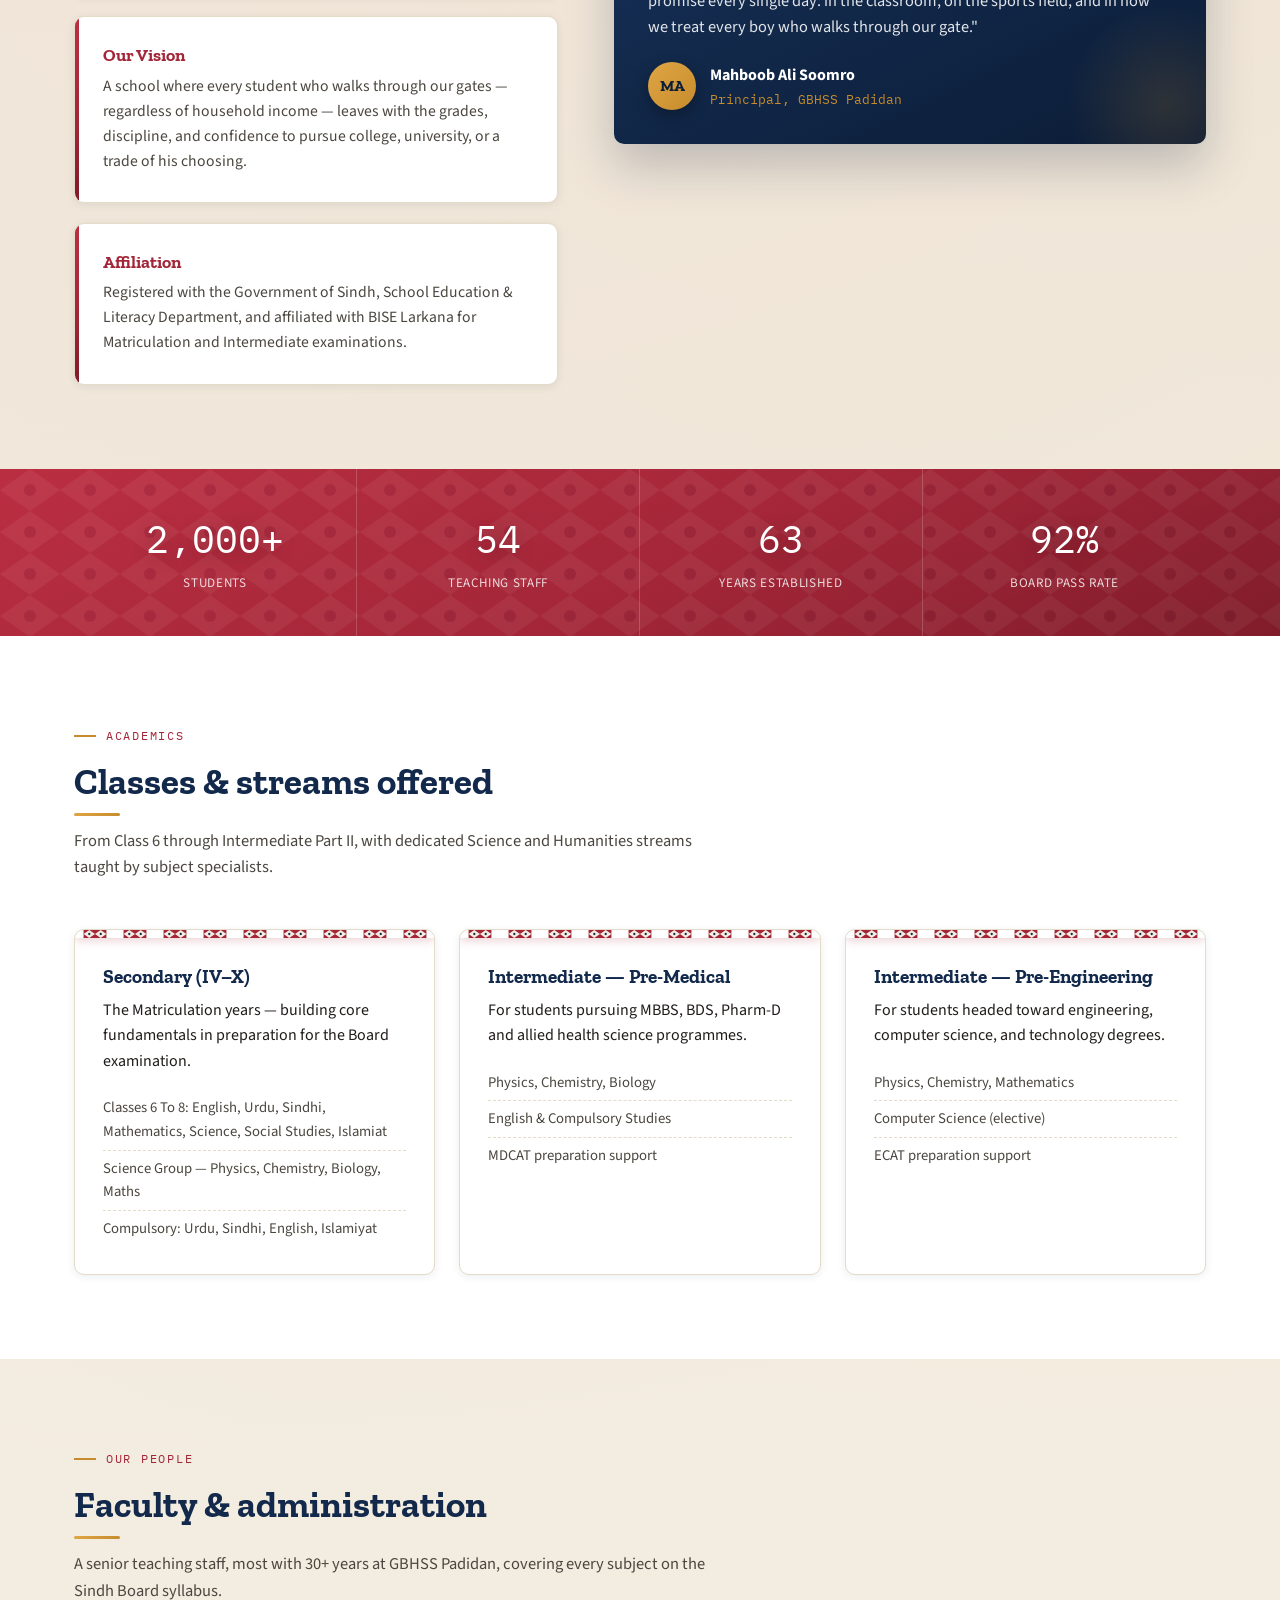
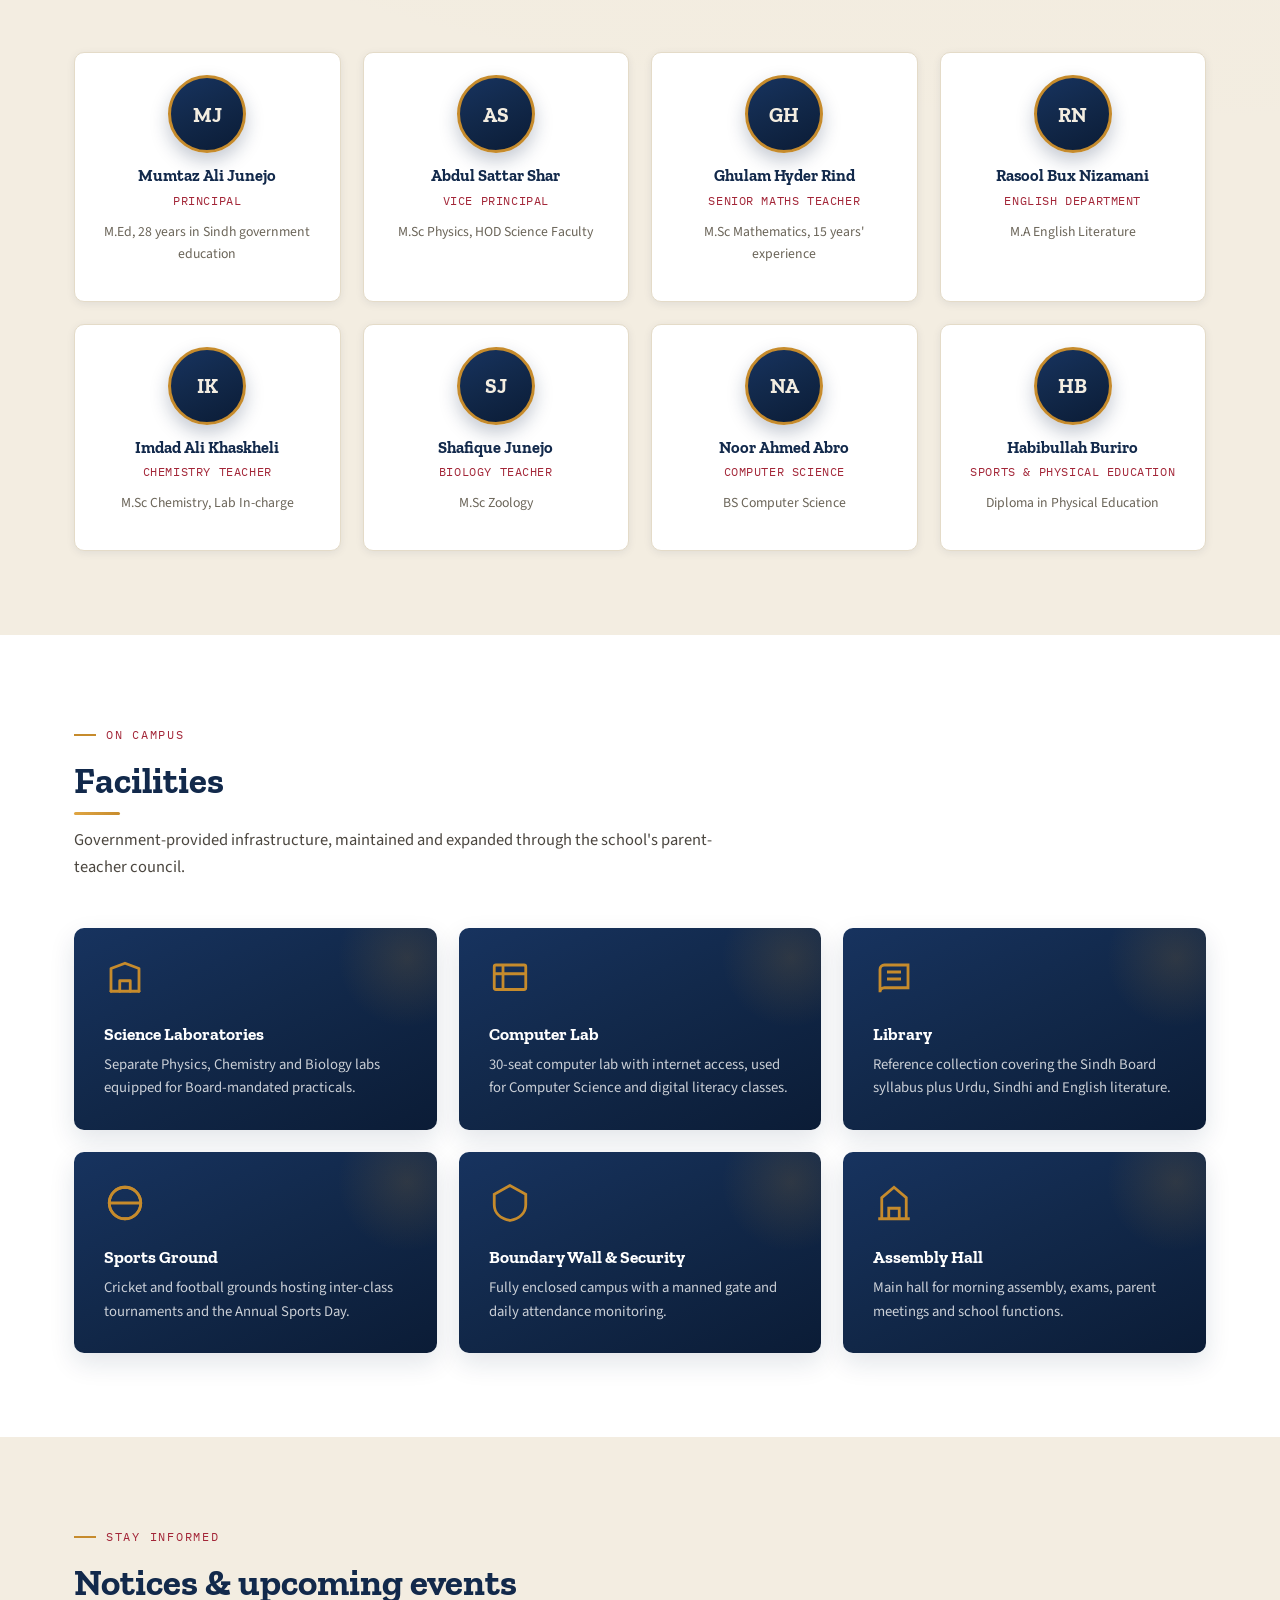
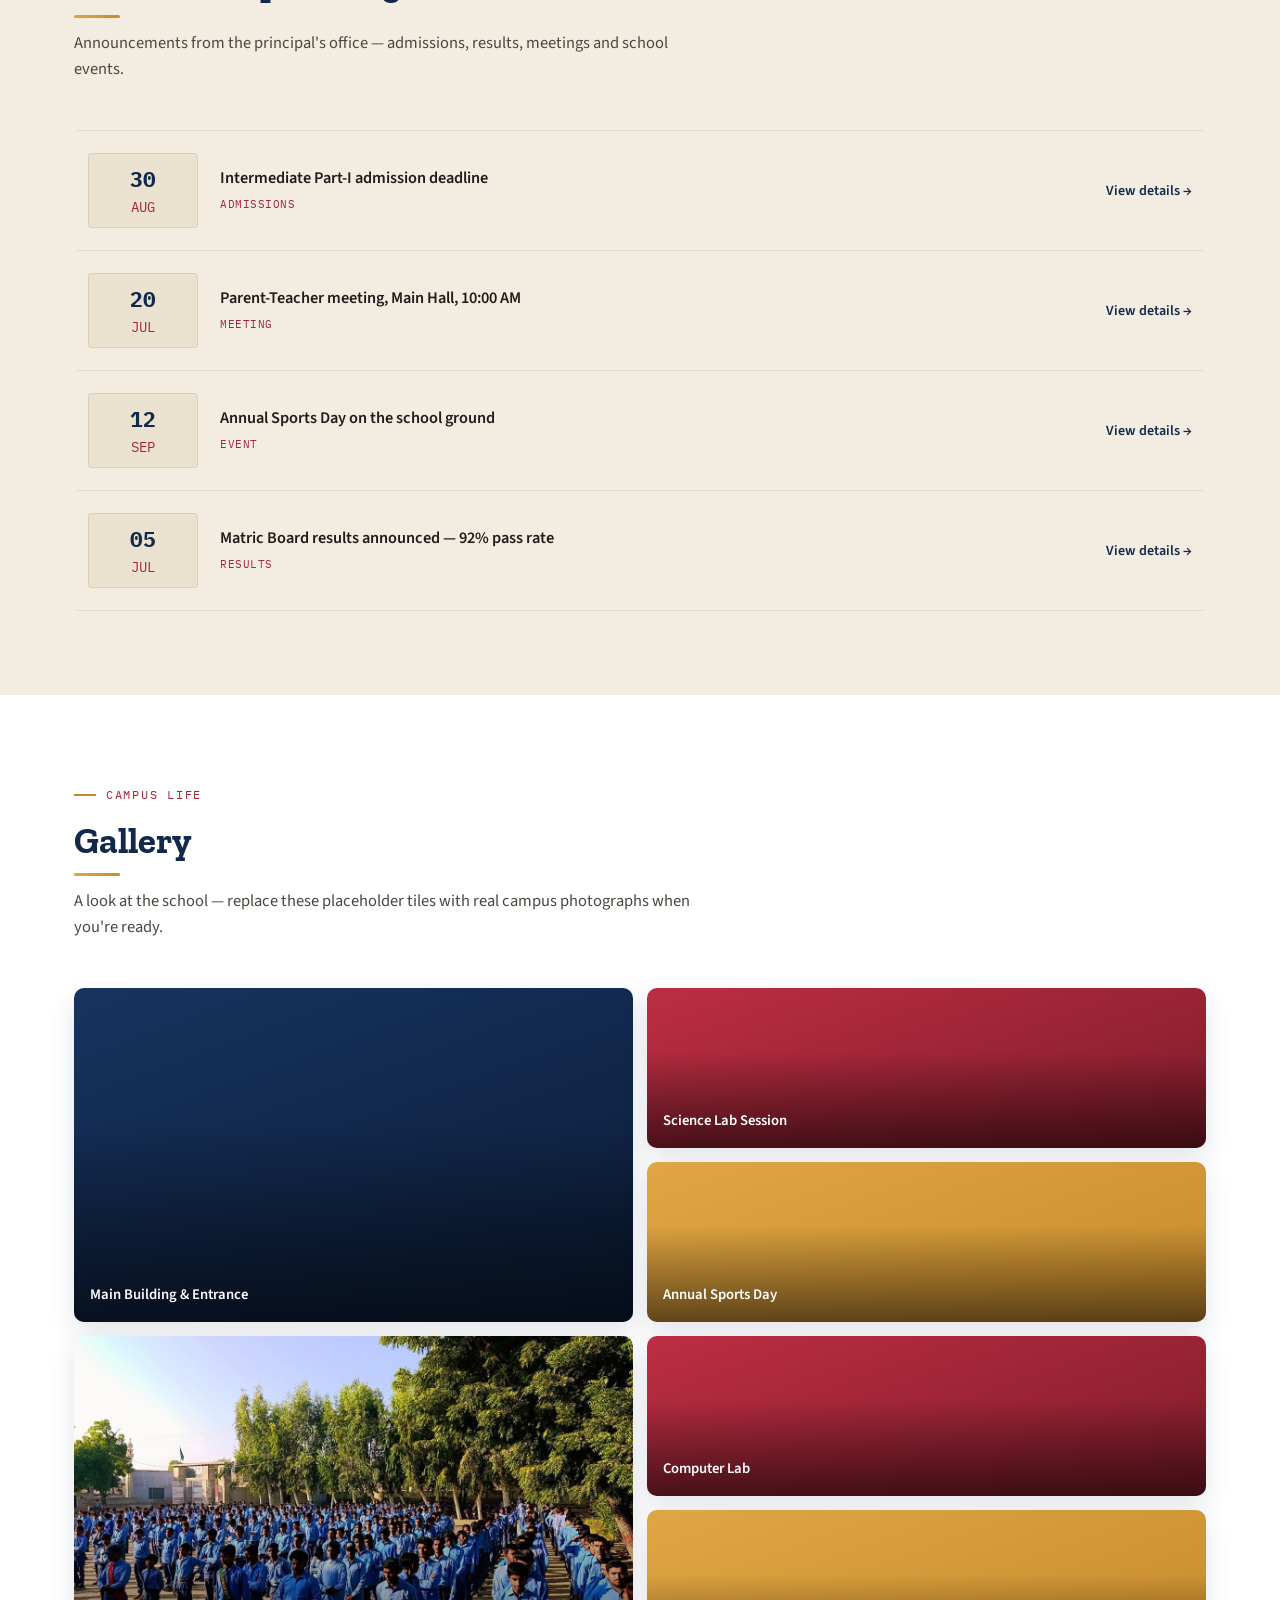
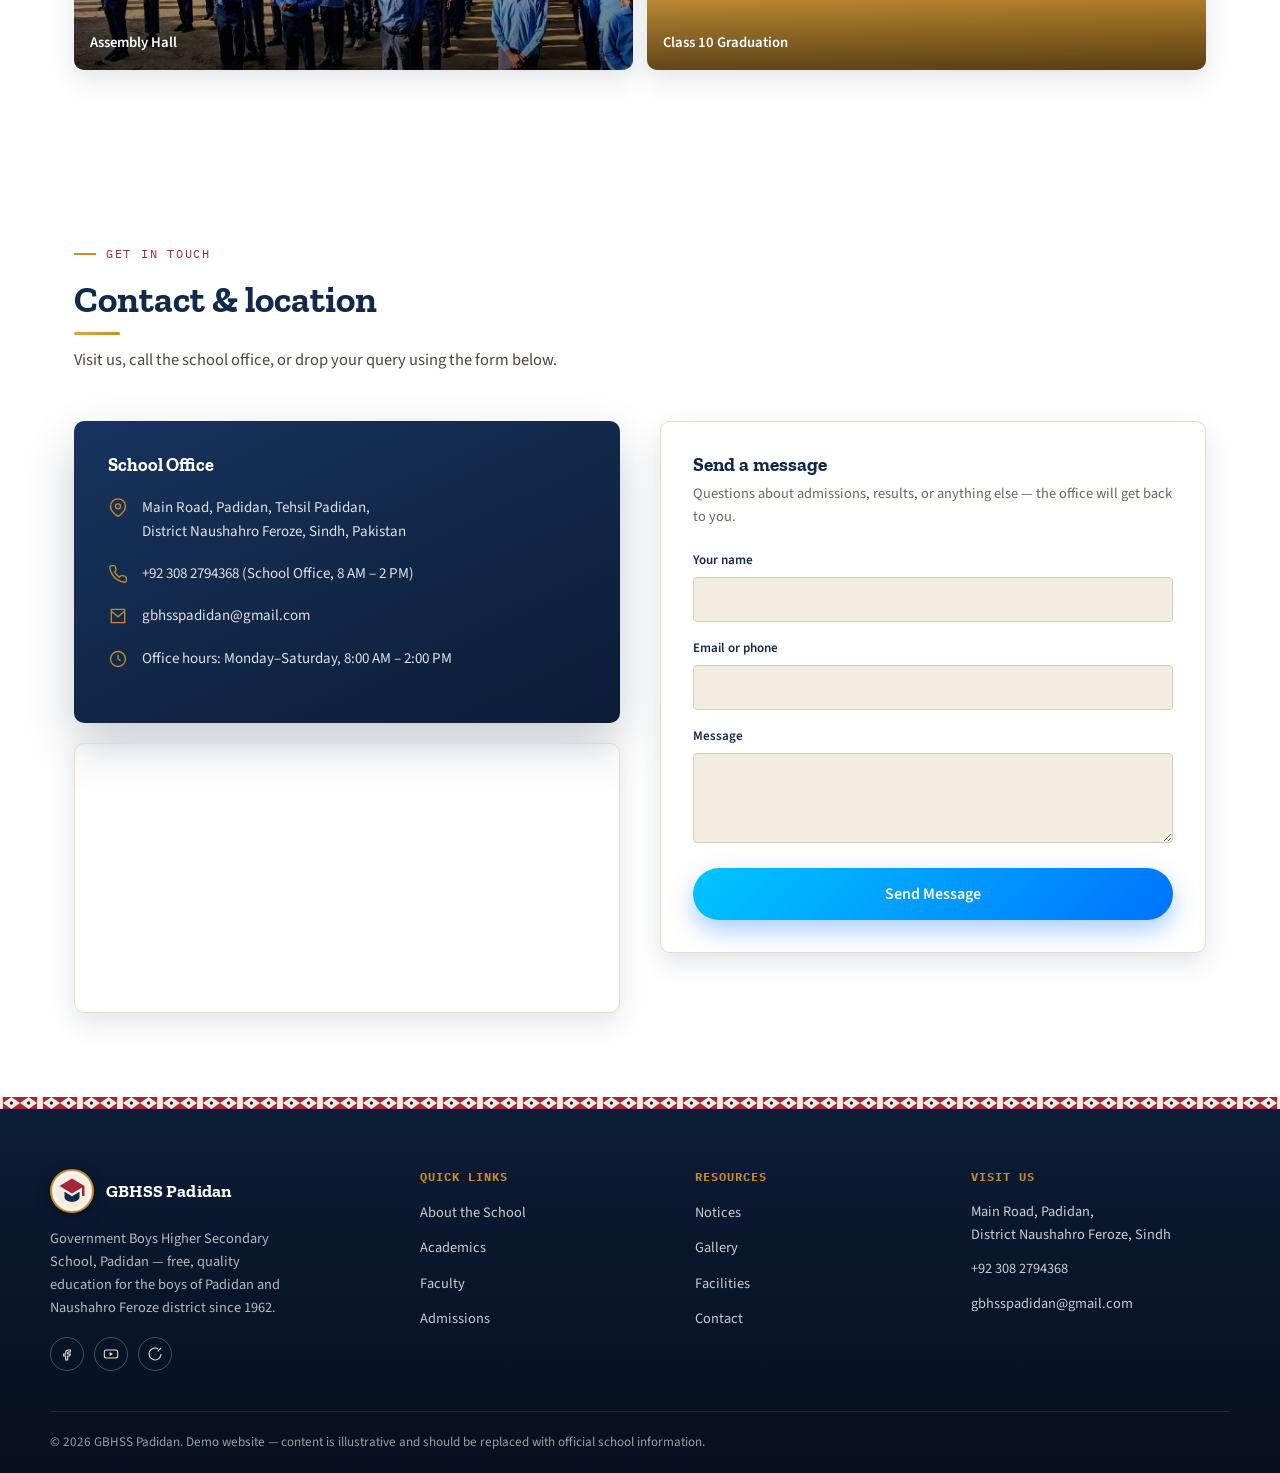
==== commit a31caf65: "Update index.html" ====
--- a/index.html
+++ b/index.html
@@ -49,7 +49,21 @@
         <li><a href="#notices">Notices</a></li>
         <li><a href="#gallery">Gallery</a></li>
         <li><a href="#contact">Contact</a></li>
-        <li><a href="signup.html" class="apply-btn">Sign Up</a></li>
+       <li id="loginMenu">
+    <a href="login.html" class="apply-btn">Login</a>
+</li>
+
+<li id="admissionMenu" style="display:none;">
+    <a href="#admissions">Admission Form</a>
+</li>
+
+<li id="profileMenu" style="display:none;">
+    <a href="profile.html">Profile</a>
+</li>
+
+<li id="logoutMenu" style="display:none;">
+    <a href="#" onclick="logout()">Logout</a>
+</li>
       </ul>
     </nav>
   </div>
@@ -67,7 +81,14 @@
       <div class="urdu-name">گورنمنٹ بوائز ہائیر سیکنڈری اسکول، پڈعیدن</div>
       <p class="lede"> From Class 6 through Intermediate Part II, providing quality education with experienced teachers and modern learning facilities.</p>
       <div class="hero-actions">
-        <a class="btn btn-primary" href="#admissions">Start Admission</a>
+        
+        <a class="btn btn-primary"
+        id="heroAdmissionBtn"
+        href="#admissions"
+        style="display:none;">
+        Start Admission
+        </a>
+        
         <a class="btn btn-ghost" href="#about">About the School</a>
       </div>
       <div class="hero-facts">
@@ -402,7 +423,7 @@
 </section>
 
 <!-- ============================= ADMISSIONS ============================= -->
-<section id="admissions">
+<section id="admissions" style="display:none;">
   <div class="container">
     <div class="section-head reveal">
       <div class="eyebrow">Join GBHSS Padidan</div>
